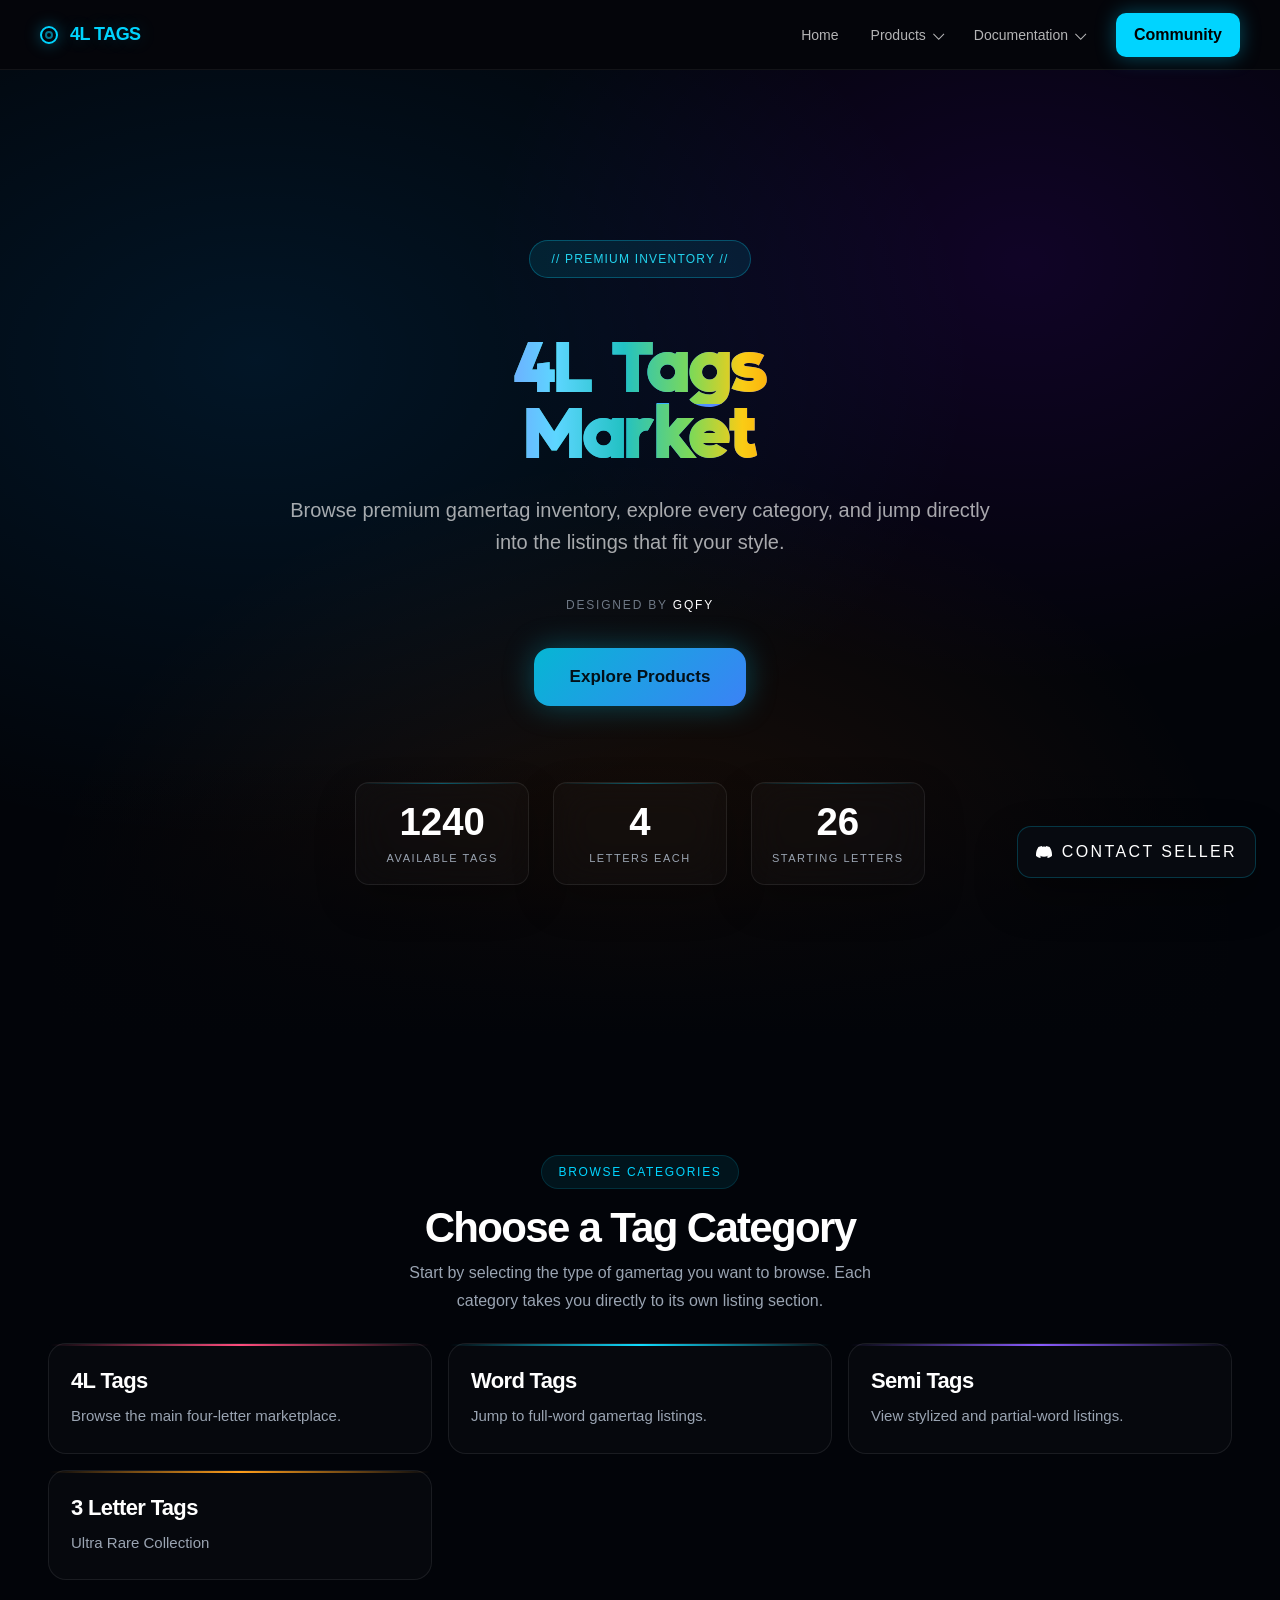
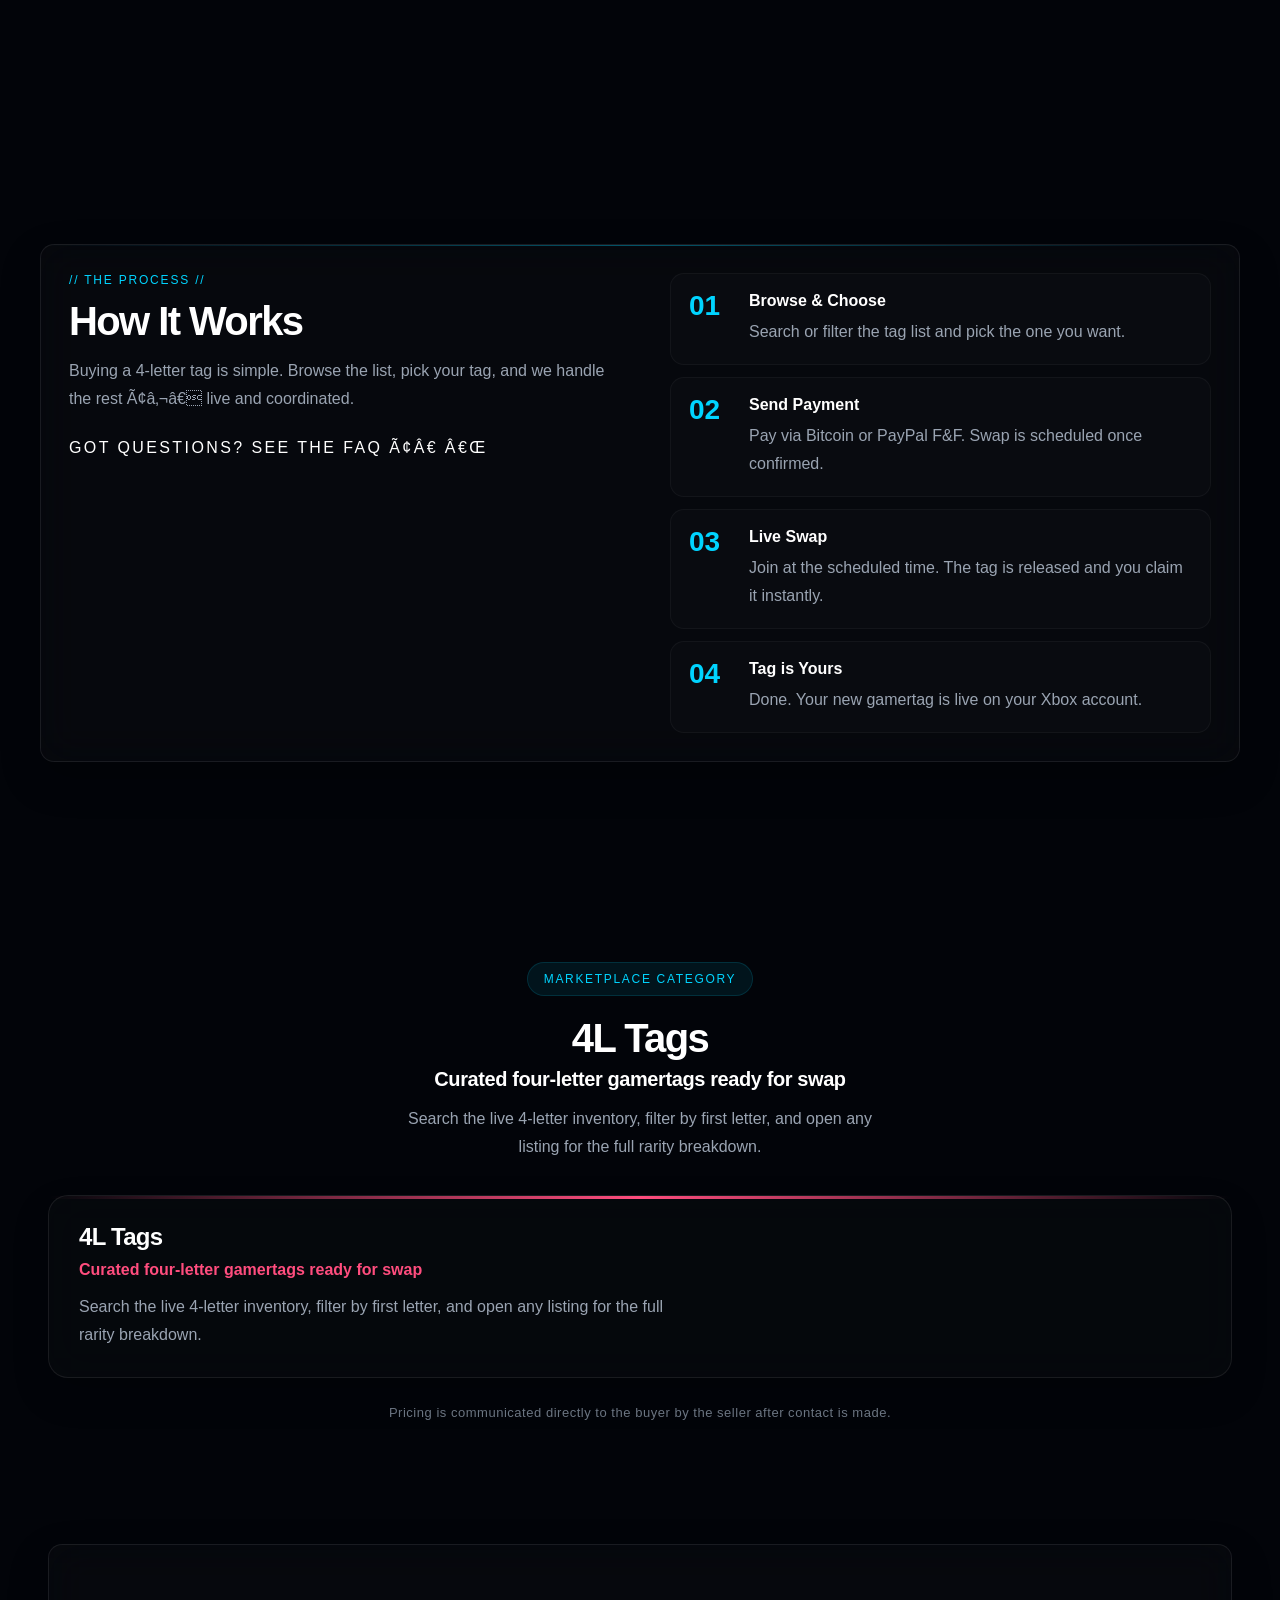
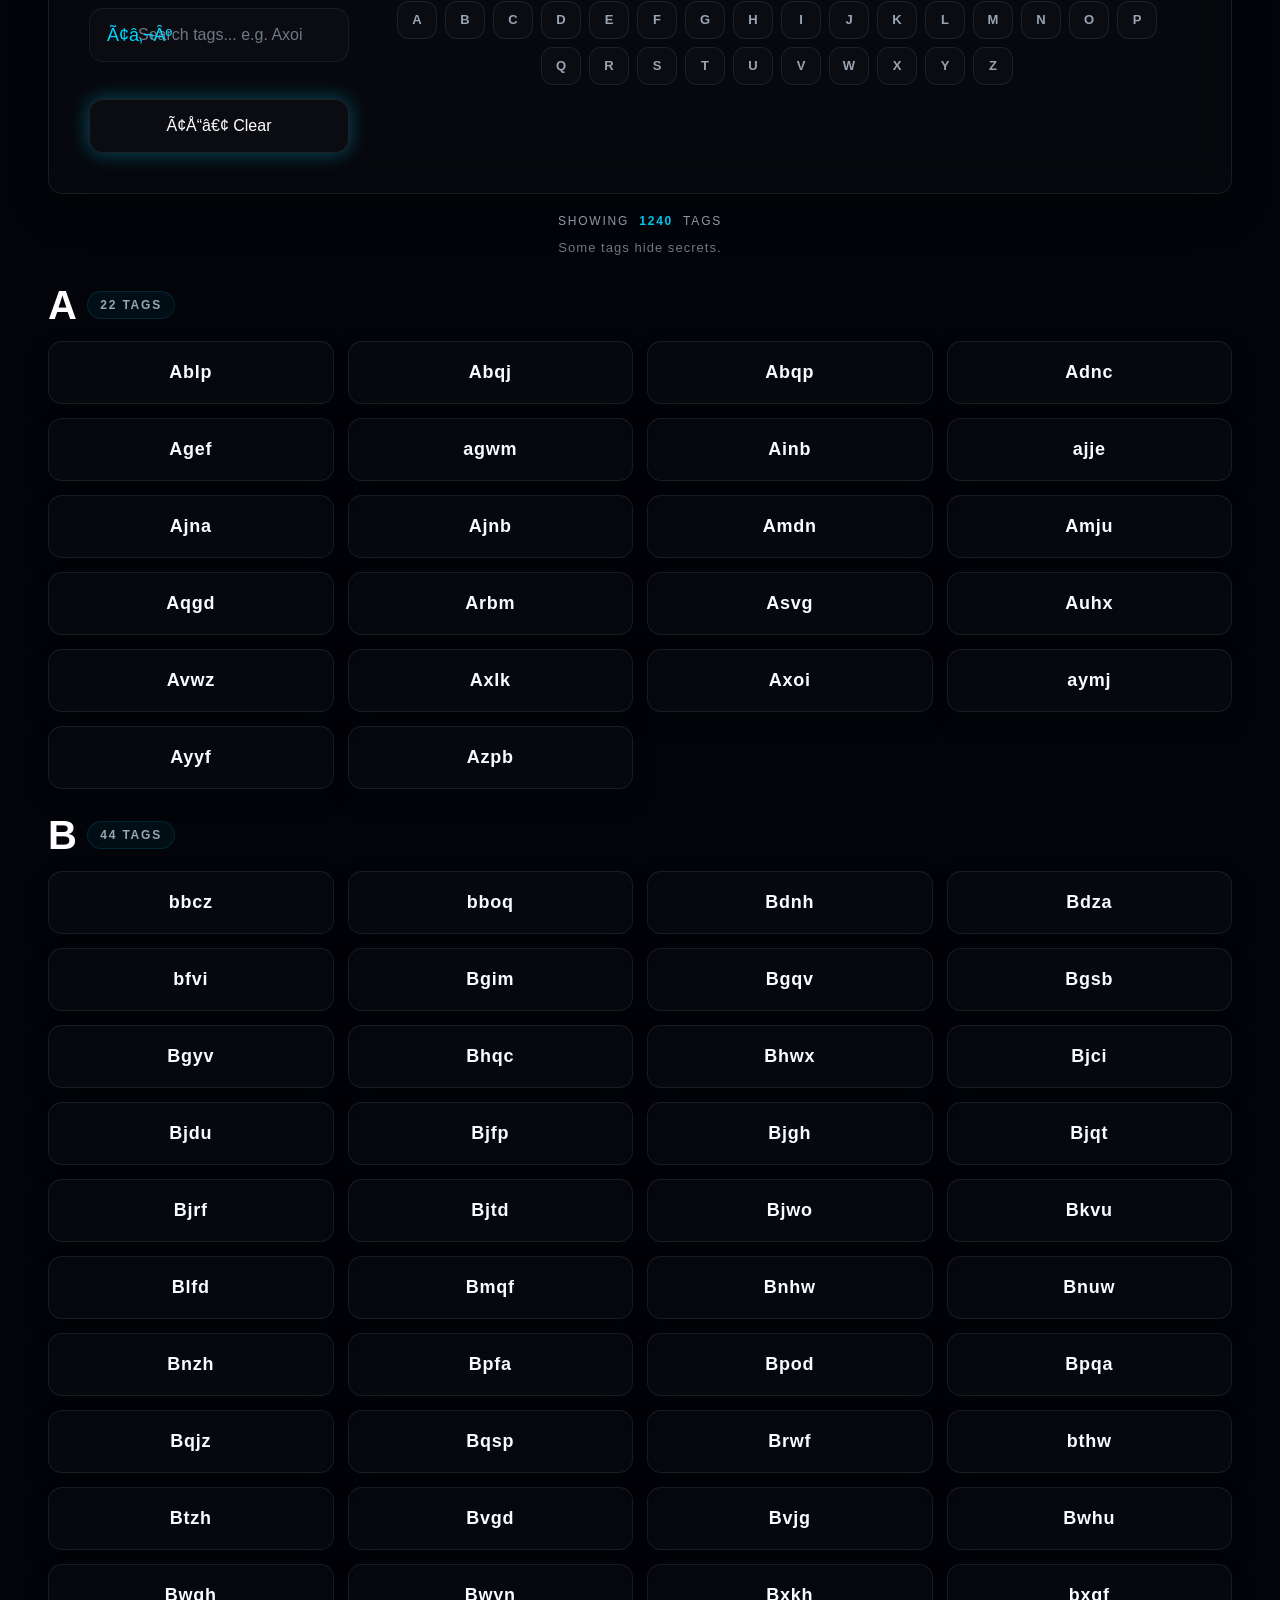
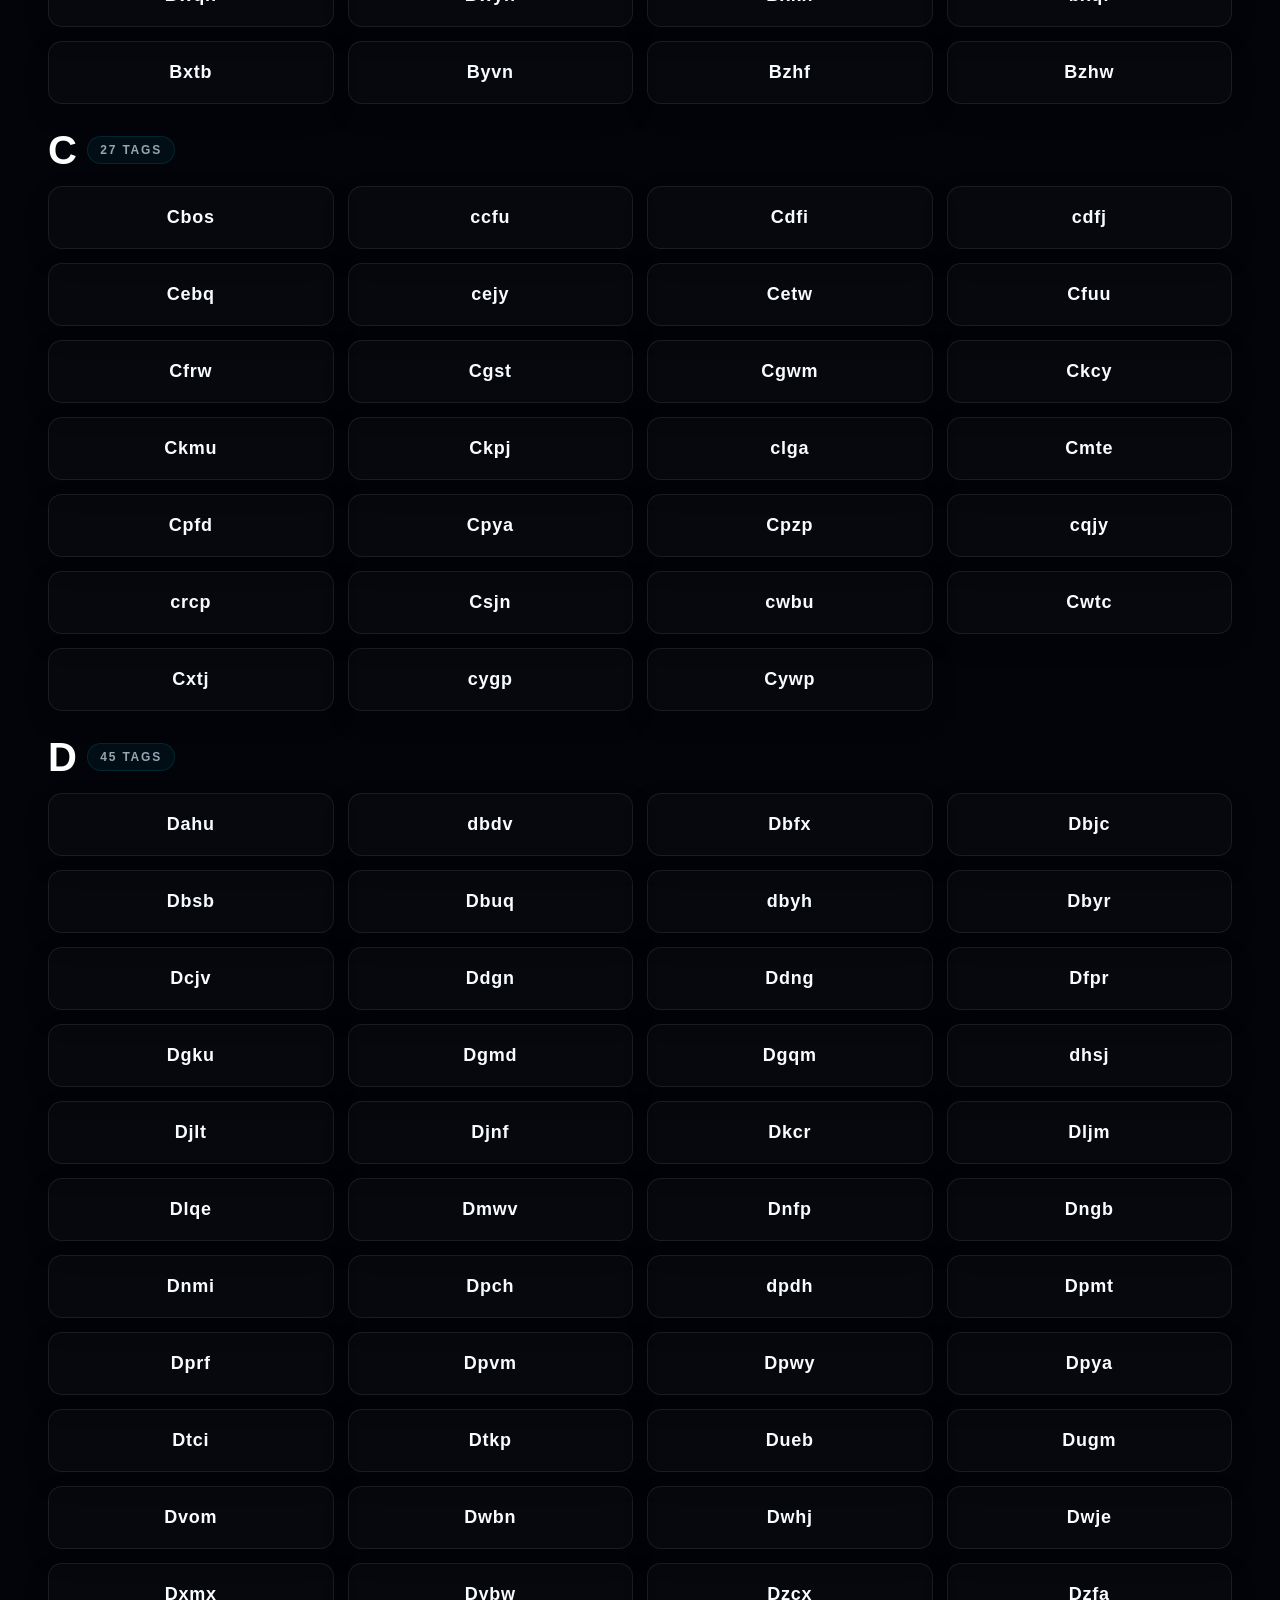
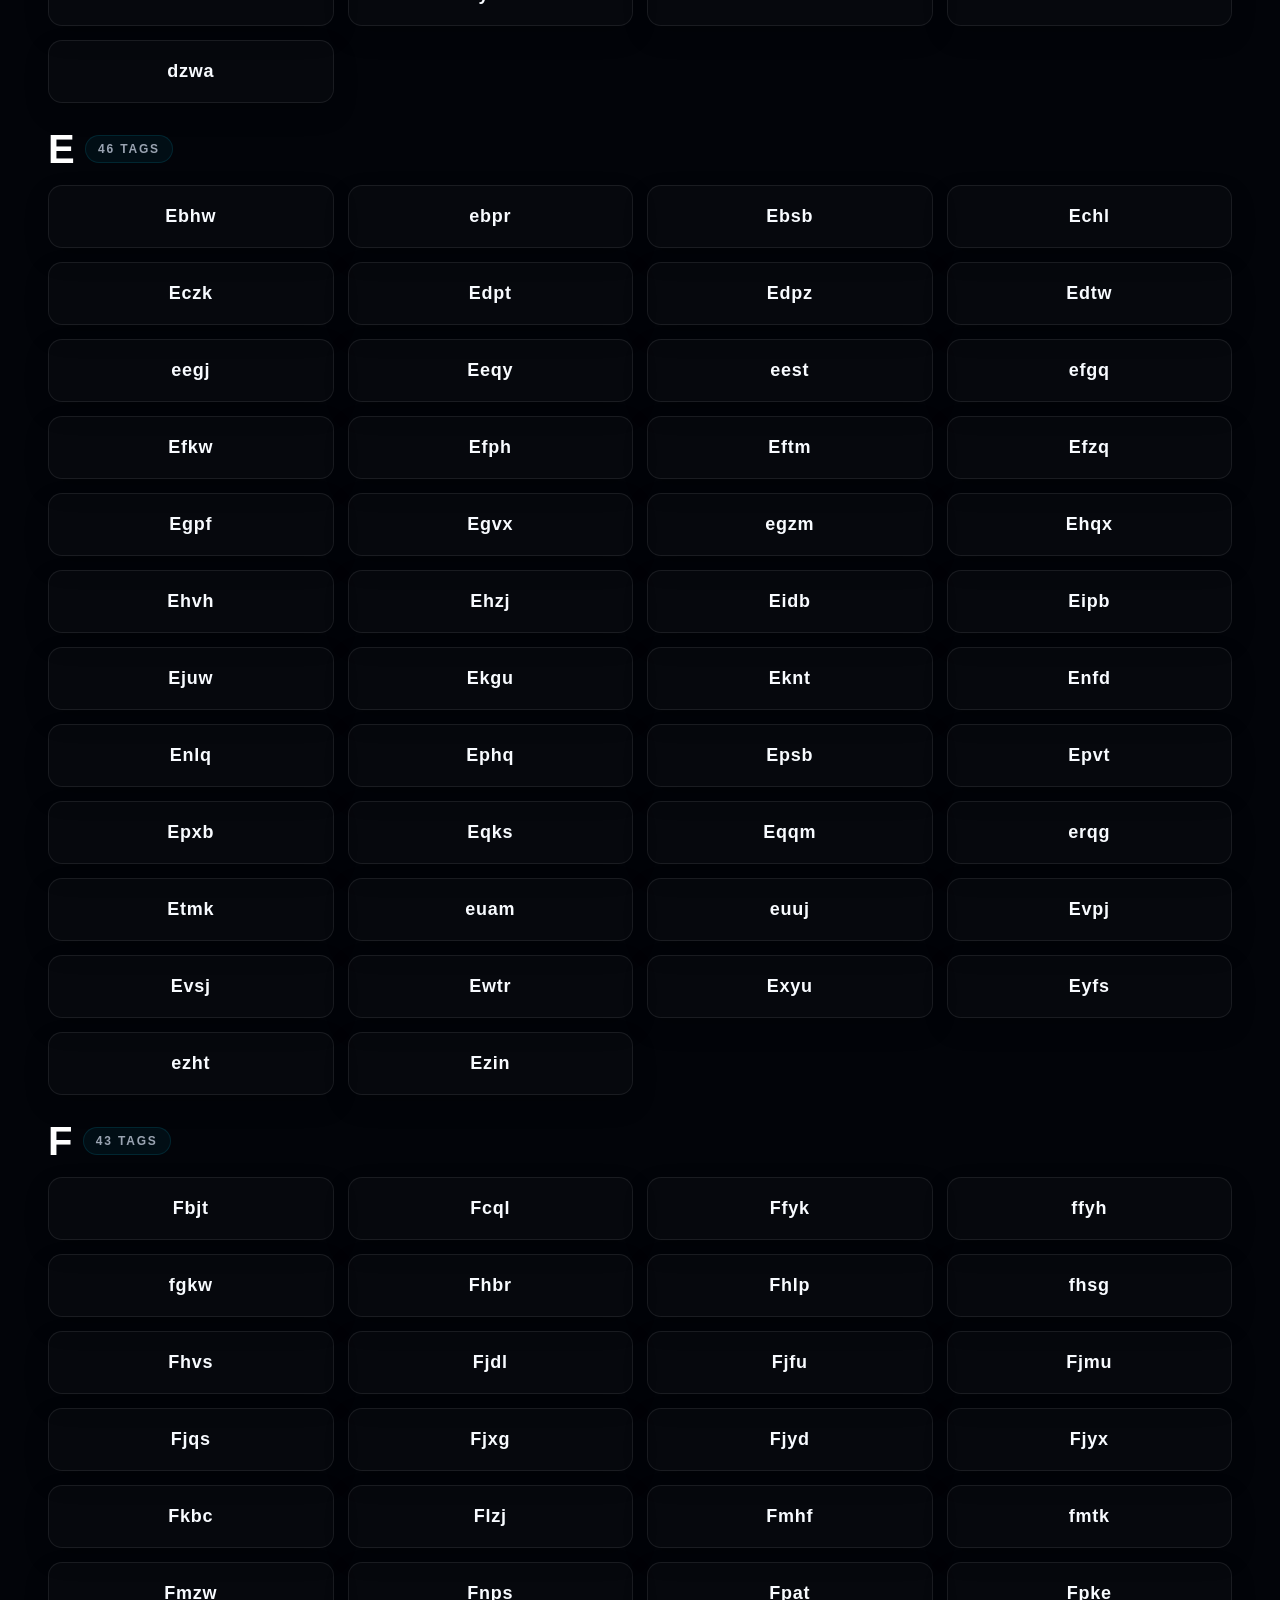
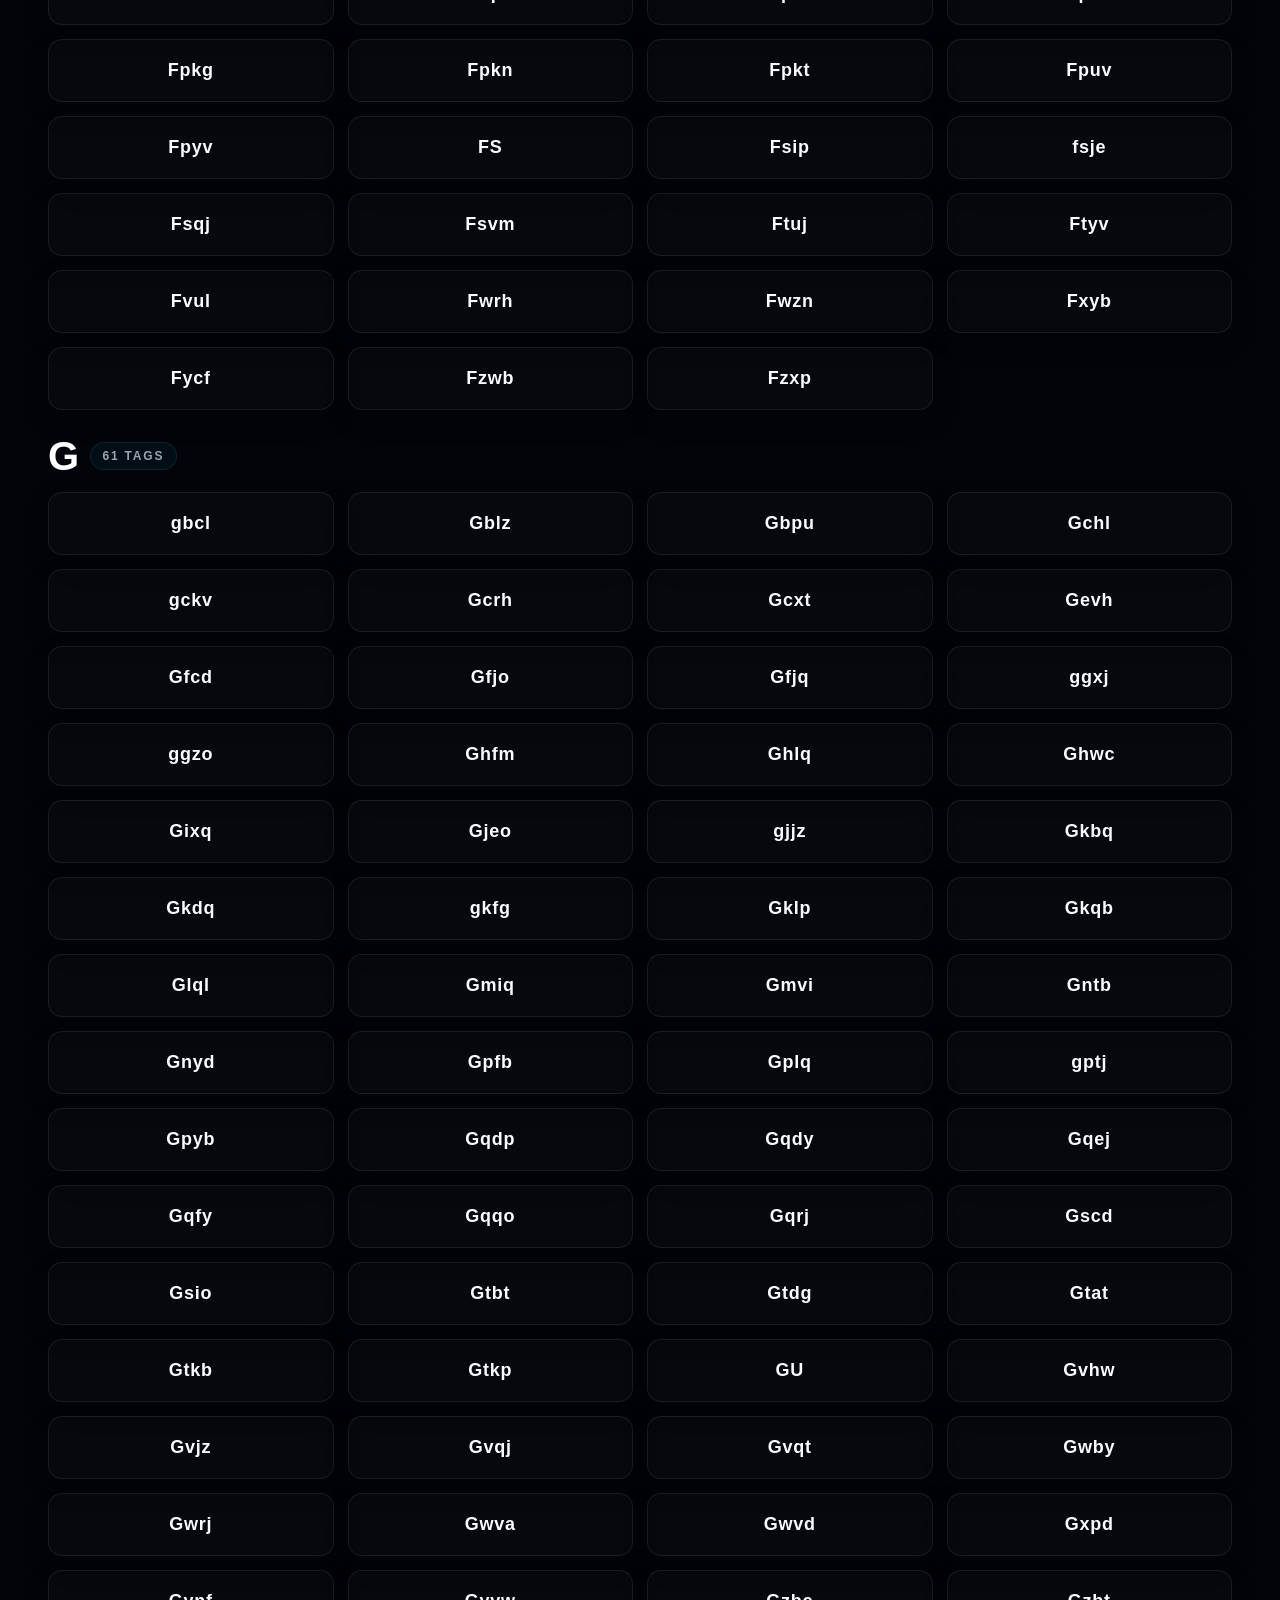
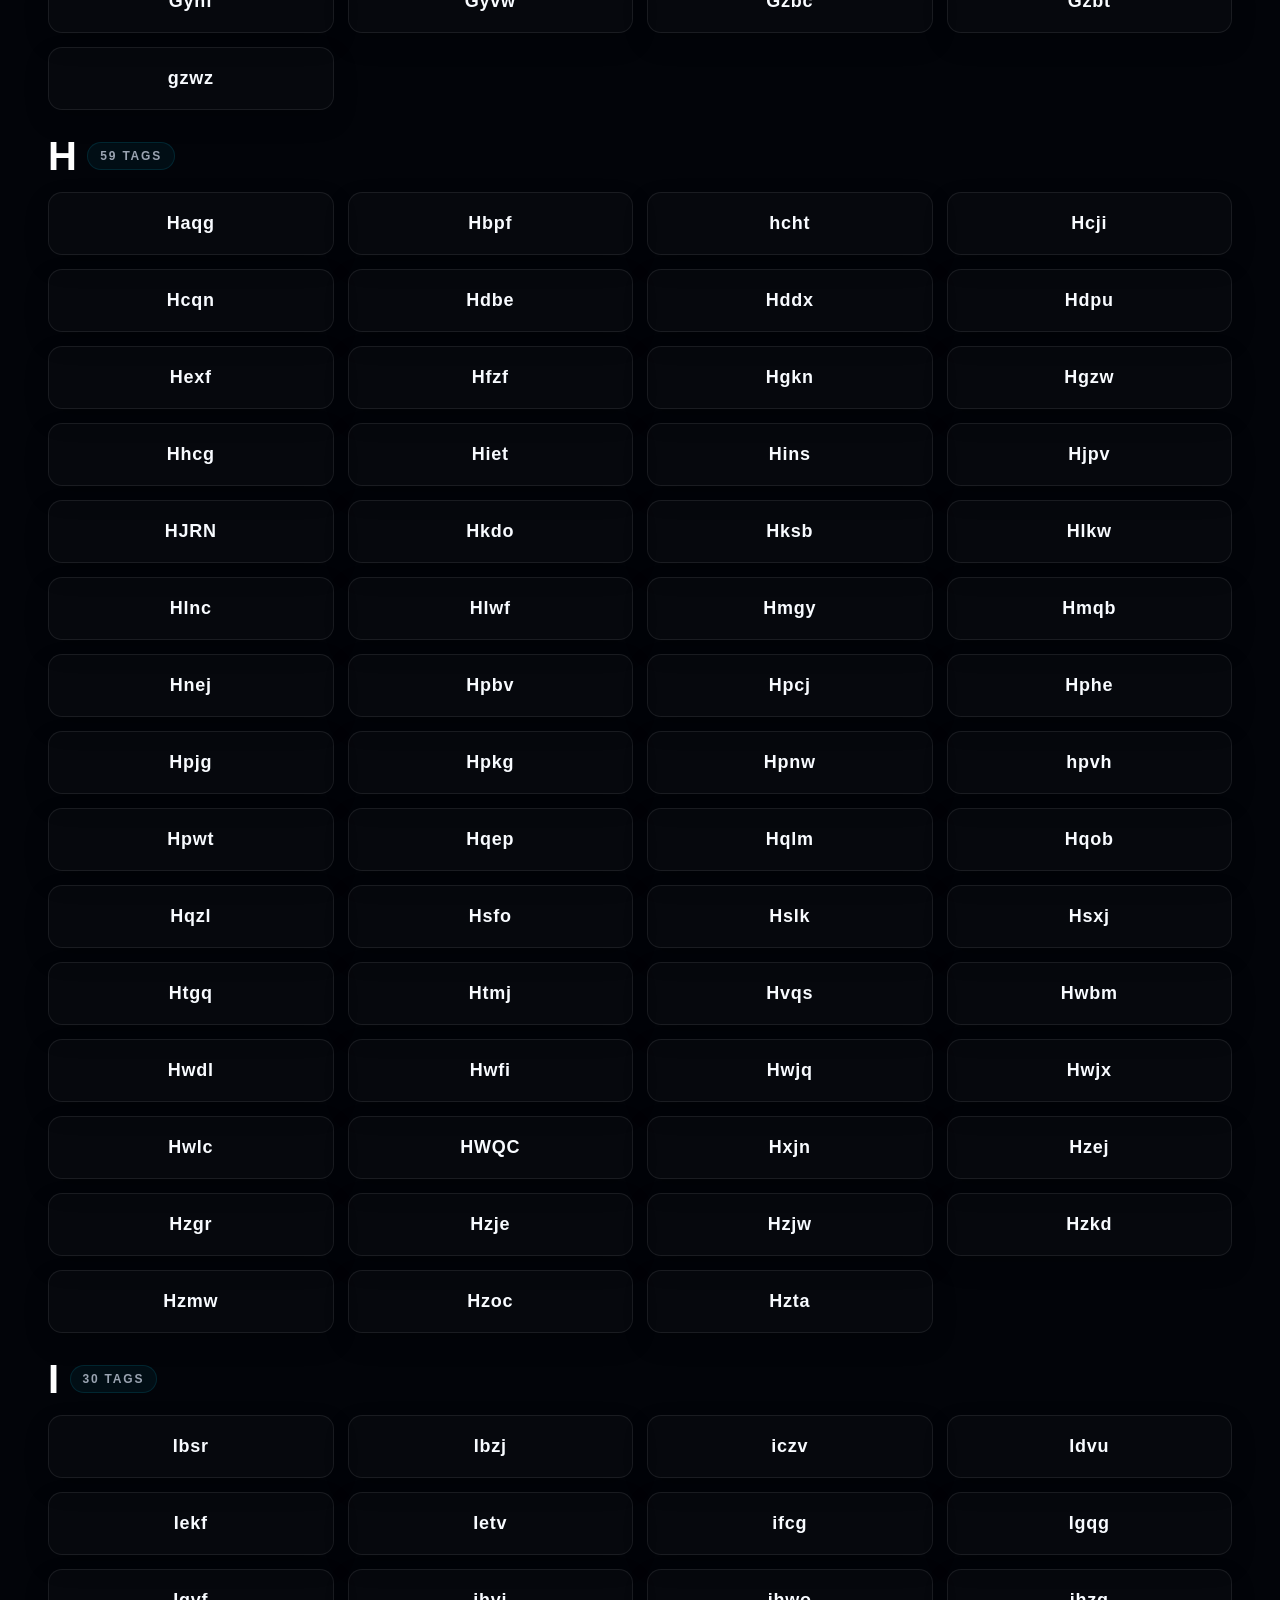
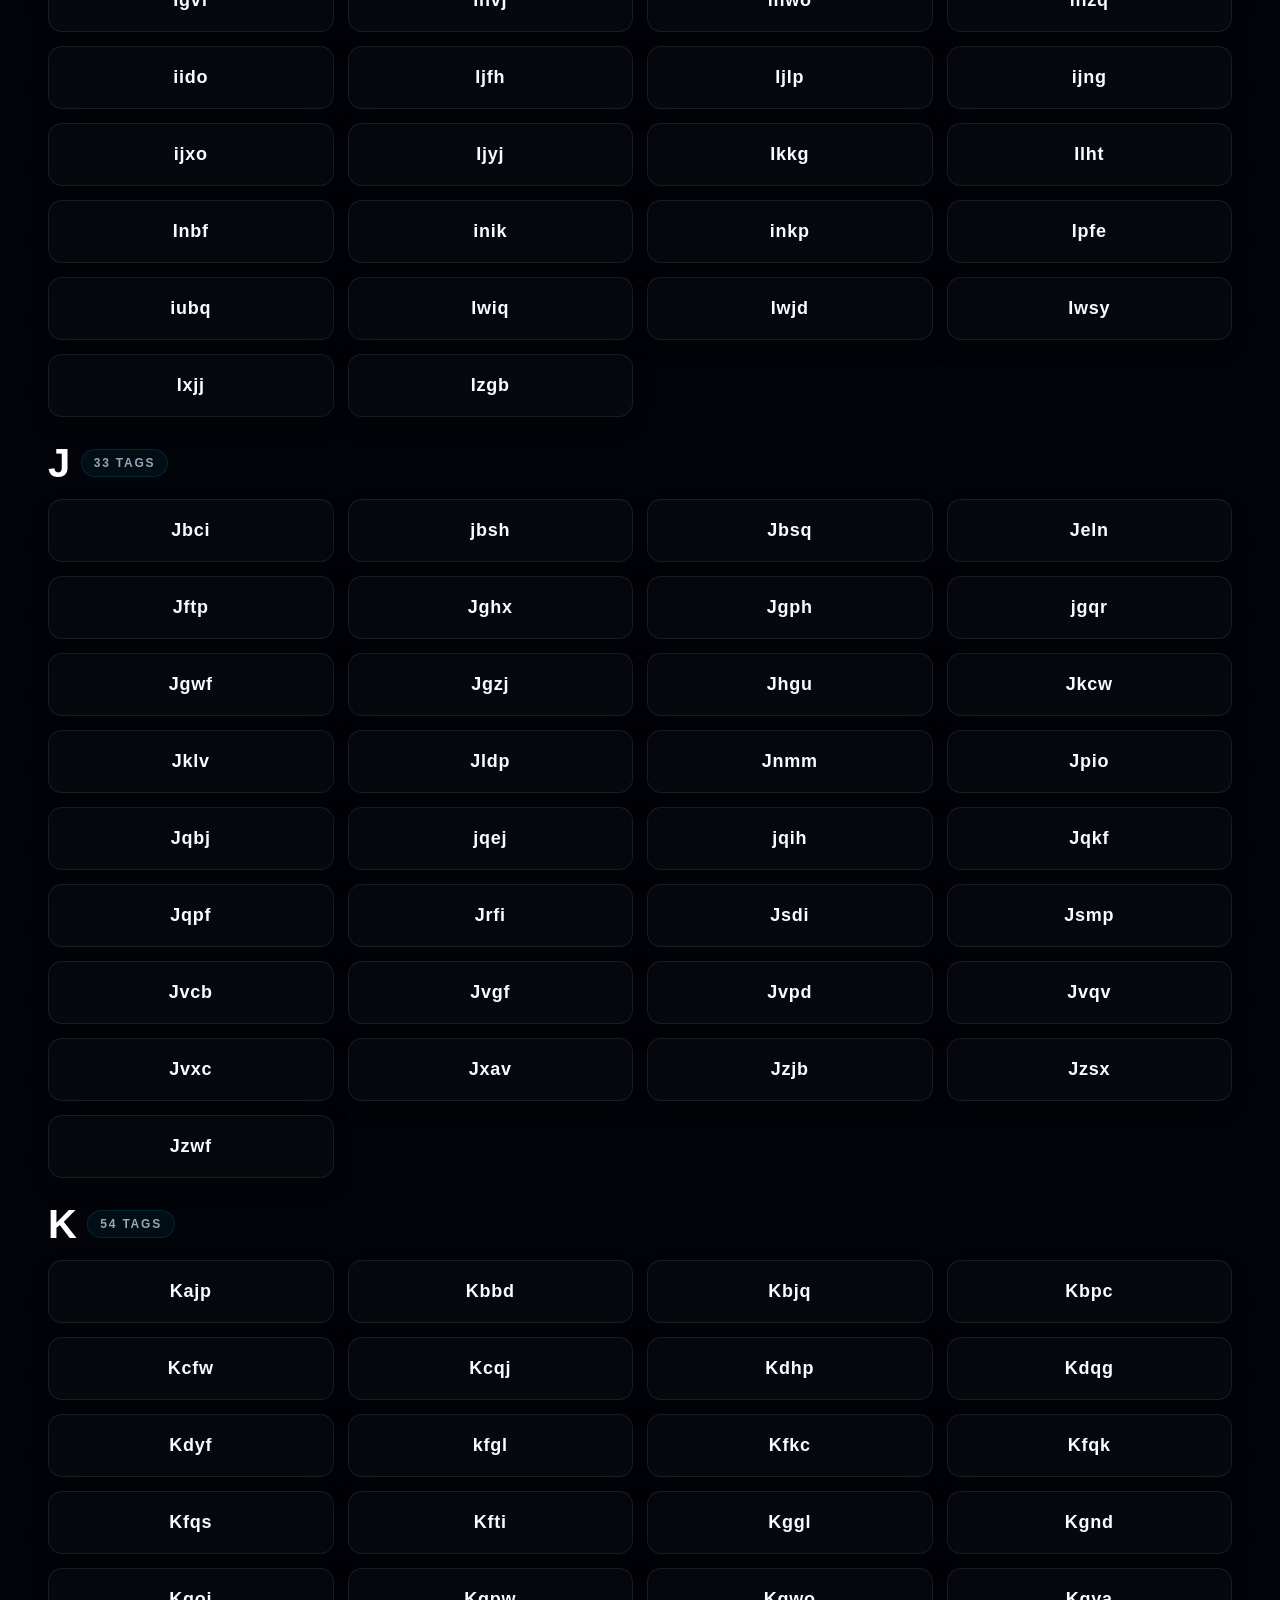
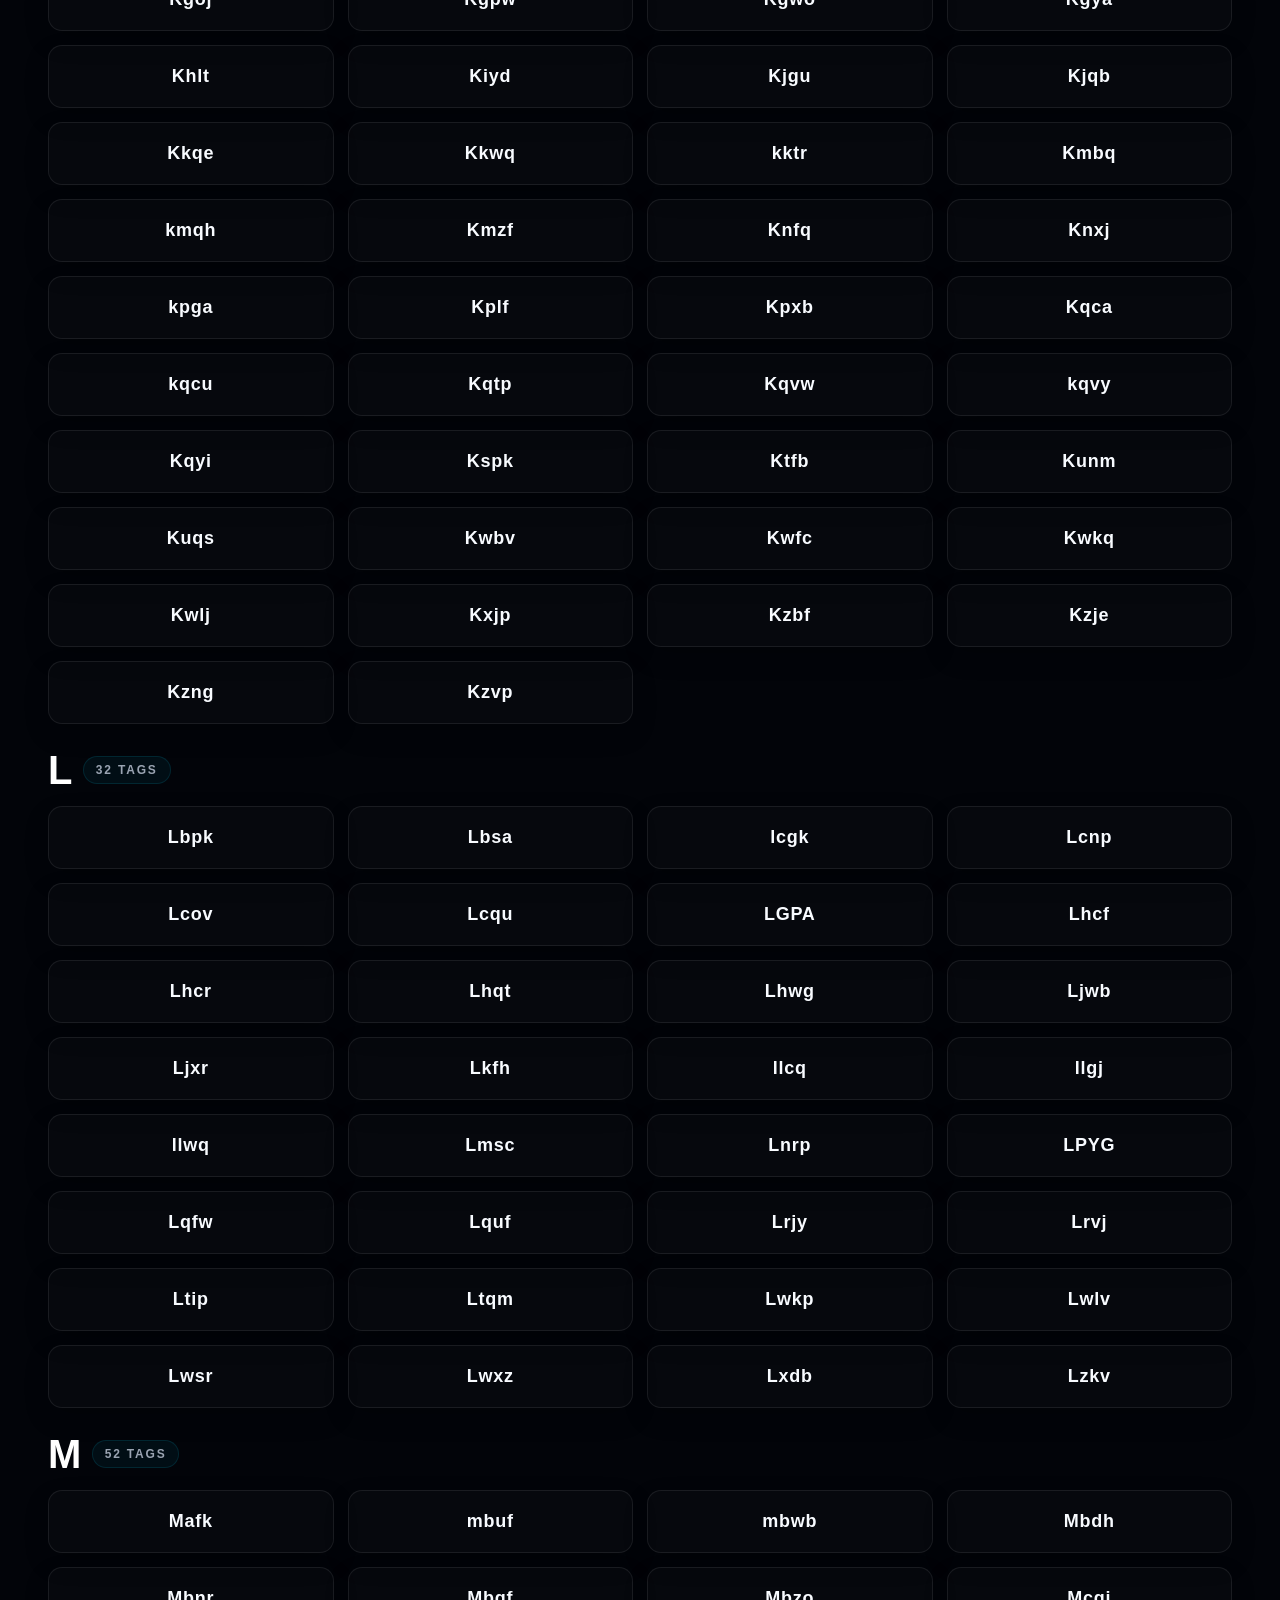
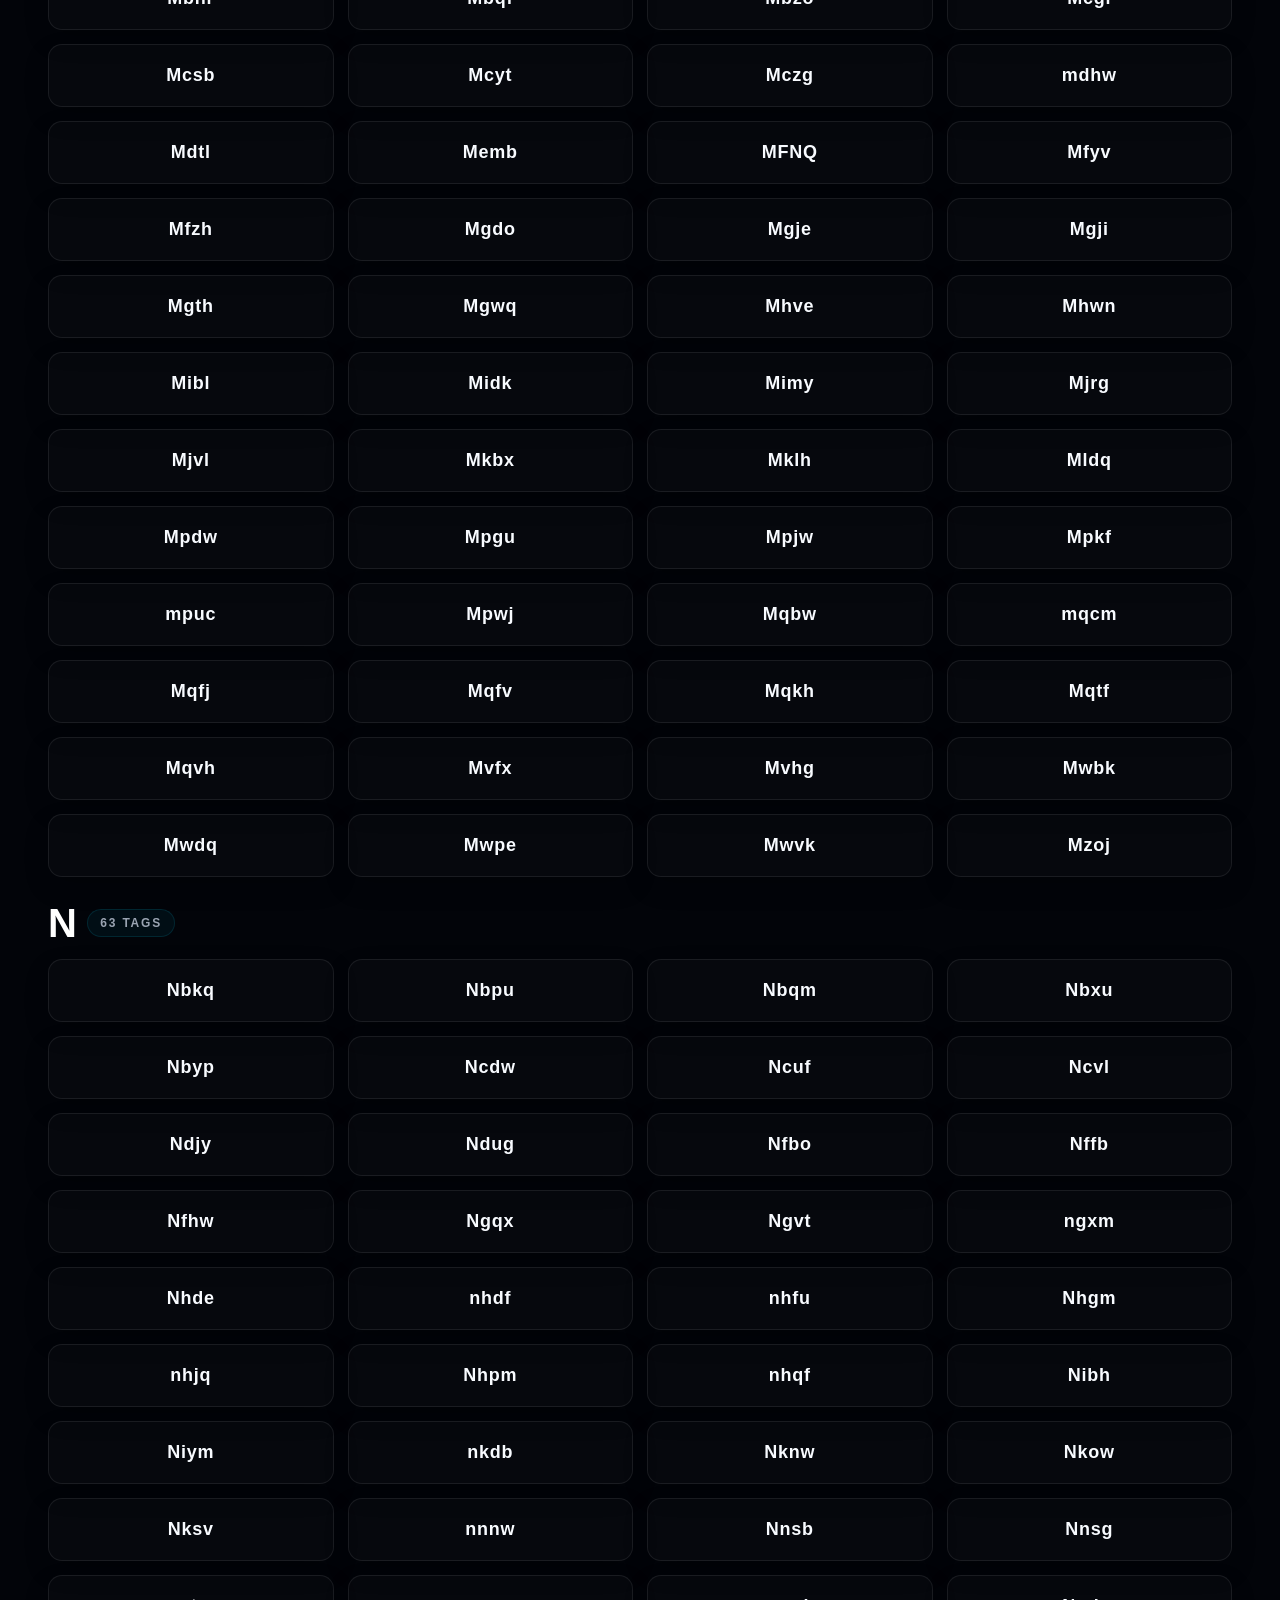
==== index.html @ eb36ab1d "Add files via upload" ====
<!DOCTYPE html>
<html lang="en">
<head>
<meta charset="UTF-8">
<meta name="viewport" content="width=device-width, initial-scale=1.0">
<meta name="description" content="Marketplace for rare 4-letter Xbox gamertags. Secure swaps and curated inventory.">
<meta property="og:title" content="4L Tags Ã¢â‚¬â€œ OG Gamertag Marketplace" />
<meta property="og:description" content="Browse and purchase rare 4-letter Xbox gamertags. Secure swaps, curated inventory, and premium tags." />
<meta property="og:url" content="https://ogtagsmarket.netlify.app/" />
<meta property="og:type" content="website" />
<meta property="og:image" content="https://ogtagsmarket.netlify.app/assets/images/preview.png" />
<meta name="twitter:card" content="summary_large_image">
<meta name="twitter:title" content="4L Tags Ã¢â‚¬â€œ OG Gamertag Marketplace">
<meta name="twitter:description" content="Rare OG 4-letter Xbox gamertags available. Browse the marketplace and secure your tag.">
<meta name="twitter:image" content="https://ogtagsmarket.netlify.app/assets/images/preview.png">
<title>4L TAGS Ã¢â‚¬â€ Gamertag Marketplace</title>
<link rel="icon" type="image/png" href="assets/images/favicon.png">
<link rel="icon" type="image/png" href="assets/images/favicon.png">
<link rel="stylesheet" href="assets/css/style.css">
</head>
<body class="market-page">

<nav class="site-nav" aria-label="Primary">
  <div class="nav-inner">
    <a class="nav-brand" href="index.html" aria-label="4L Tags Home">
      <span class="nav-brand-mark"></span>
      <span class="nav-brand-text">4L TAGS</span>
    </a>
    <button class="nav-toggle" type="button" aria-expanded="false" aria-controls="nav-menu" aria-label="Toggle navigation">
      <span></span>
      <span></span>
      <span></span>
    </button>
    <div class="nav-menu" id="nav-menu">
      <a class="nav-link" href="index.html">Home</a>
      <div class="nav-item">
        <button class="nav-link nav-link-button" type="button" aria-expanded="false">
          Products
          <span class="nav-caret"></span>
        </button>
        <div class="nav-dropdown">
          <a href="#gridContainer">Marketplace</a>
          <a href="#how-it-works">How It Works</a>
        </div>
      </div>
      <div class="nav-item">
        <button class="nav-link nav-link-button" type="button" aria-expanded="false">
          Documentation
          <span class="nav-caret"></span>
        </button>
        <div class="nav-dropdown">
          <a href="#faq-anchor">FAQ</a>
          <a href="#how-it-works">Swap Process</a>
        </div>
      </div>
      <a class="nav-cta" href="https://discord.com/users/820729520754524161" target="_blank" rel="noopener noreferrer">Community</a>
    </div>
  </div>
</nav>

<div id="cursor-light" aria-hidden="true"></div>

<!-- Loader -->
<div id="loader">
  <div class="loader-title">4L TAGS</div>
  <div class="loader-bar-wrap"><div class="loader-bar"></div></div>
  <div class="loader-label">Loading inventory...</div>
</div>

  <div class="wrapper">
    <header class="hero">
    <div class="hero-content">
      <div class="logo-tag hero-badge">// Premium Inventory //</div>
      <h1 class="hero-title">
        <span class="hero-gradient">4L Tags</span>
        <span class="hero-gradient">Market</span>
      </h1>
      <div class="subtitle hero-description">Browse premium gamertag inventory, explore every category, and jump directly into the listings that fit your style.</div>
      <div class="designer-tag">Designed by <span>GQFY</span></div>
      <div class="hero-actions">
        <a class="hero-cta hero-cta-primary primary-btn" href="#market-categories">Explore Products</a>
      </div>
    </div>
    <div class="stats-bar">
      <div class="stat">
        <span class="stat-num" id="totalCount">1245</span>
        <span class="stat-label">Available Tags</span>
      </div>
      <div class="stat">
        <span class="stat-num">4</span>
        <span class="stat-label">Letters Each</span>
      </div>
      <div class="stat">
        <span class="stat-num">26</span>
        <span class="stat-label">Starting Letters</span>
      </div>
    </div>
  </header>

  <section class="market-switcher-section" id="market-categories" aria-label="Marketplace categories">
    <div class="market-switcher-intro">
      <div class="market-switcher-kicker">Browse Categories</div>
      <h2 class="market-switcher-title">Choose a Tag Category</h2>
      <p class="market-switcher-desc">Start by selecting the type of gamertag you want to browse. Each category takes you directly to its own listing section.</p>
    </div>
    <div class="market-category-grid">
      <a class="market-category-card accent-pink" href="#fourl-tags">
        <span class="market-category-name">4L Tags</span>
        <span class="market-category-copy">Browse the main four-letter marketplace.</span>
      </a>
      <a class="market-category-card accent-cyan" href="#word-tags">
        <span class="market-category-name">Word Tags</span>
        <span class="market-category-copy">Jump to full-word gamertag listings.</span>
      </a>
      <a class="market-category-card accent-purple" href="#semi-tags">
        <span class="market-category-name">Semi Tags</span>
        <span class="market-category-copy">View stylized and partial-word listings.</span>
      </a>
      <a class="market-category-card accent-amber" href="3l-tags.html">
        <span class="market-category-name">3 Letter Tags</span>
        <span class="market-category-copy">Ultra Rare Collection</span>
      </a>
    </div>
  </section>

  <!-- How It Works Banner -->
  <section class="how-it-works" id="how-it-works">
    <div class="hiw-inner">
      <div class="hiw-intro">
        <div class="hiw-label">// The Process //</div>
        <h2 class="hiw-title">How It Works</h2>
        <p class="hiw-desc">Buying a 4-letter tag is simple. Browse the list, pick your tag, and we handle the rest Ã¢â‚¬â€ live and coordinated.</p>
        <a href="#faq-anchor" class="hiw-faq-link">Got questions? See the FAQ Ã¢â€ â€œ</a>
      </div>
      <div class="hiw-steps">
        <div class="hiw-step">
          <div class="hiw-step-num">01</div>
          <div class="hiw-step-body">
            <div class="hiw-step-title">Browse & Choose</div>
            <div class="hiw-step-text">Search or filter the tag list and pick the one you want.</div>
          </div>
        </div>
        <div class="hiw-connector"></div>
        <div class="hiw-step">
          <div class="hiw-step-num">02</div>
          <div class="hiw-step-body">
            <div class="hiw-step-title">Send Payment</div>
            <div class="hiw-step-text">Pay via Bitcoin or PayPal F&amp;F. Swap is scheduled once confirmed.</div>
          </div>
        </div>
        <div class="hiw-connector"></div>
        <div class="hiw-step">
          <div class="hiw-step-num">03</div>
          <div class="hiw-step-body">
            <div class="hiw-step-title">Live Swap</div>
            <div class="hiw-step-text">Join at the scheduled time. The tag is released and you claim it instantly.</div>
          </div>
        </div>
        <div class="hiw-connector"></div>
        <div class="hiw-step">
          <div class="hiw-step-num">04</div>
          <div class="hiw-step-body">
            <div class="hiw-step-title">Tag is Yours</div>
            <div class="hiw-step-text">Done. Your new gamertag is live on your Xbox account.</div>
          </div>
        </div>
      </div>
    </div>
  </section>

  <section class="tag-category tag-category-primary" id="fourl-tags">
    <div class="tag-category-head">
      <div class="tag-category-kicker">Marketplace Category</div>
      <h2 class="tag-category-title">4L Tags</h2>
      <div class="tag-category-subtitle">Curated four-letter gamertags ready for swap</div>
      <p class="tag-category-desc">Search the live 4-letter inventory, filter by first letter, and open any listing for the full rarity breakdown.</p>
    </div>
    <div class="category-feature accent-pink" id="listing-start">
      <div class="category-feature-title">4L Tags</div>
      <div class="category-feature-subtitle">Curated four-letter gamertags ready for swap</div>
      <p class="category-feature-text">Search the live 4-letter inventory, filter by first letter, and open any listing for the full rarity breakdown.</p>
    </div>
    <div class="price-note">Pricing is communicated directly to the buyer by the seller after contact is made.</div>

  <div class="controls">
    <div class="search-wrap">
      <span class="search-icon">Ã¢â‚¬Âº</span>
      <input type="text" id="searchInput" placeholder="Search tags... e.g. Axoi" autocomplete="off" spellcheck="false">
    </div>
    <span class="filter-label">Filter:</span>
    <div class="letter-filters" id="letterFilters"></div>
    <button class="clear-btn" id="clearBtn">Ã¢Å“â€¢ Clear</button>
  </div>

  <div class="result-info">
    <span>Showing</span>
    <span class="result-count" id="visibleCount">1245</span>
    <span>tags</span>
  </div>

  <div class="secret-hint">Some tags hide secrets.</div>

  <div class="grid-container" id="gridContainer"></div>
  </section>

  <section class="tag-category" id="word-tags">
    <div class="tag-category-head">
      <div class="tag-category-kicker">Marketplace Category</div>
      <h2 class="tag-category-title">Word Tags</h2>
      <div class="tag-category-subtitle">Full word gamertags available for purchase</div>
      <p class="tag-category-desc">Browse premium dictionary-based gamertags available for direct purchase.</p>
    </div>
    <div class="category-feature accent-cyan">
      <div class="category-feature-title">Word Tags</div>
      <div class="category-feature-subtitle">Full word gamertags available for purchase</div>
      <p class="category-feature-text">Browse premium dictionary-based gamertags available for direct purchase.</p>
    </div>
    <div class="price-note">Pricing is communicated directly to the buyer by the seller after contact is made.</div>
    <div class="inventory-grid" id="wordTagsGrid"></div>
  </section>

  <section class="tag-category" id="semi-tags">
    <div class="tag-category-head">
      <div class="tag-category-kicker">Marketplace Category</div>
      <h2 class="tag-category-title">Semi Tags</h2>
      <div class="tag-category-subtitle">Partial word and stylized gamertags</div>
      <p class="tag-category-desc">Unique semi-word gamertags combining structure and readability.</p>
    </div>
    <div class="category-feature accent-purple">
      <div class="category-feature-title">Semi Tags</div>
      <div class="category-feature-subtitle">Partial word and stylized gamertags</div>
      <p class="category-feature-text">Unique semi-word gamertags combining structure and readability.</p>
    </div>
    <div class="price-note">Pricing is communicated directly to the buyer by the seller after contact is made.</div>
    <div class="inventory-grid" id="semiTagsGrid"></div>
  </section>

  <!-- FAQ Section -->
  <section class="faq-section" id="faq-anchor">
    <div class="faq-heading">
      <div class="logo-tag">// Need to know //</div>
      <h2>FAQ</h2>
    </div>
    <div class="faq-grid" id="faqGrid"></div>
  </section>

  <!-- Trust Block -->
  <div class="trust-block">
    <div class="trust-inner">
      <div class="trust-item">
        <div class="trust-icon">Ã°Å¸â€ºÂ¡Ã¯Â¸Â</div>
        <div class="trust-text">
          <span class="trust-value">TRUSTED SELLER</span>
          <span class="trust-label">Verified & Reputable</span>
        </div>
      </div>
      <div class="trust-item">
        <div class="trust-icon">Ã¢Å“â€¦</div>
        <div class="trust-text">
          <span class="trust-value">200+ SWAPS</span>
          <span class="trust-label">Successful Transfers</span>
        </div>
      </div>
      <div class="trust-item">
        <div class="trust-icon">Ã°Å¸â€™Â¬</div>
        <div class="trust-text">
          <span class="trust-value">DISCORD 2018</span>
          <span class="trust-label">Active Since 2018</span>
        </div>
      </div>
    </div>
  </div>

  <footer>
    <span>Disclaimer</span> Ã¢â‚¬â€ Once you have bought the account it is now your responsibility. Refunds are not possible once the account has left my hands.
  </footer>
</div>

<!-- Scroll To Top -->
<button id="scroll-top" aria-label="Scroll to top">Ã¢â€ â€˜</button>

<script>
const nav = document.querySelector('.site-nav');
const navToggle = document.querySelector('.nav-toggle');
const navMenu = document.querySelector('.nav-menu');
const navItems = document.querySelectorAll('.nav-item');
const cursorLight = document.getElementById('cursor-light');

if (navToggle && navMenu) {
  navToggle.addEventListener('click', () => {
    const isOpen = navMenu.classList.toggle('open');
    navToggle.setAttribute('aria-expanded', String(isOpen));
  });
}

navItems.forEach(item => {
  const trigger = item.querySelector('.nav-link-button');
  if (!trigger) return;

  trigger.addEventListener('click', () => {
    if (window.innerWidth > 900) return;
    const isOpen = item.classList.toggle('open');
    trigger.setAttribute('aria-expanded', String(isOpen));
  });
});

document.addEventListener('click', event => {
  if (!nav || nav.contains(event.target)) return;
  navMenu?.classList.remove('open');
  navToggle?.setAttribute('aria-expanded', 'false');
  navItems.forEach(item => {
    item.classList.remove('open');
    item.querySelector('.nav-link-button')?.setAttribute('aria-expanded', 'false');
  });
});

document.addEventListener('mousemove', event => {
  if (!cursorLight) return;
  cursorLight.style.left = event.clientX + 'px';
  cursorLight.style.top = event.clientY + 'px';
});

const scrollTopBtn = document.getElementById('scroll-top');
window.addEventListener('scroll', () => {
  scrollTopBtn.classList.toggle('visible', window.scrollY > 400);
}, { passive: true });
scrollTopBtn.addEventListener('click', () => {
  window.scrollTo({ top: 0, behavior: 'smooth' });
});
</script>

<div id="copy-toast">Ã¢Å“â€œ COPIED</div>

<!-- Floating Contact Button -->
<a id="contact-fab" href="https://discord.com/users/820729520754524161" target="_blank">
  <svg viewBox="0 0 24 24" xmlns="http://www.w3.org/2000/svg"><path d="M20.317 4.37a19.791 19.791 0 0 0-4.885-1.515.074.074 0 0 0-.079.037c-.21.375-.444.864-.608 1.25a18.27 18.27 0 0 0-5.487 0 12.64 12.64 0 0 0-.617-1.25.077.077 0 0 0-.079-.037A19.736 19.736 0 0 0 3.677 4.37a.07.07 0 0 0-.032.027C.533 9.046-.32 13.58.099 18.057a.082.082 0 0 0 .031.057 19.9 19.9 0 0 0 5.993 3.03.078.078 0 0 0 .084-.028 14.09 14.09 0 0 0 1.226-1.994.076.076 0 0 0-.041-.106 13.107 13.107 0 0 1-1.872-.892.077.077 0 0 1-.008-.128 10.2 10.2 0 0 0 .372-.292.074.074 0 0 1 .077-.01c3.928 1.793 8.18 1.793 12.062 0a.074.074 0 0 1 .078.01c.12.098.246.198.373.292a.077.077 0 0 1-.006.127 12.299 12.299 0 0 1-1.873.892.077.077 0 0 0-.041.107c.36.698.772 1.362 1.225 1.993a.076.076 0 0 0 .084.028 19.839 19.839 0 0 0 6.002-3.03.077.077 0 0 0 .032-.054c.5-5.177-.838-9.674-3.549-13.66a.061.061 0 0 0-.031-.03z"/></svg>
  CONTACT SELLER
</a>

<!-- Mobile Alphabet Slider -->
<div id="alpha-slider"></div>

<script>
const TAGS = ["Ablp","Abqj","Abqp","Adnc","Agef","agwm","Ainb","ajje","Ajna","Ajnb","Amdn","Amju","Aqgd","Arbm","Asvg","Auhx","Avwz","Axlk","Axoi","aymj","Ayyf","Azpb","bbcz","bboq","Bdnh","Bdza","bfvi","Bgim","Bgqv","Bgsb","Bgyv","Bhqc","Bhwx","Bjci","Bjdu","Bjfp","Bjgh","Bjqt","Bjrf","Bjtd","Bjwo","Bkvu","Blfd","Bmqf","Bnhw","Bnuw","Bnzh","Bpfa","Bpod","Bpqa","Bqjz","Bqsp","Brwf","bthw","Btzh","Bvgd","Bvjg","Bwhu","Bwqh","Bwyn","Bxkh","bxqf","Bxtb","Byvn","Bzhf","Bzhw","Cbos","ccfu","Cdfi","cdfj","Cebq","cejy","Cetw","Cfuu","Cfrw","Cgst","Cgwm","Ckcy","Ckmu","Ckpj","clga","Cmte","Cpfd","Cpya","Cpzp","cqjy","crcp","Csjn","cwbu","Cwtc","Cxtj","cygp","Cywp","Dahu","dbdv","Dbfx","Dbjc","Dbsb","Dbuq","dbyh","Dbyr","Dcjv","Ddgn","Ddng","Dfpr","Dgku","Dgmd","Dgqm","dhsj","Djlt","Djnf","Dkcr","Dljm","Dlqe","Dmwv","Dnfp","Dngb","Dnmi","Dpch","dpdh","Dpmt","Dprf","Dpvm","Dpwy","Dpya","Dtci","Dtkp","Dueb","Dugm","Dvom","Dwbn","Dwhj","Dwje","Dxmx","Dybw","Dzcx","Dzfa","dzwa","Ebhw","ebpr","Ebsb","Echl","Eczk","Edpt","Edpz","Edtw","eegj","Eeqy","eest","efgq","Efkw","Efph","Eftm","Efzq","Egpf","Egvx","egzm","Ehqx","Ehvh","Ehzj","Eidb","Eipb","Ejuw","Ekgu","Eknt","Enfd","Enlq","Ephq","Epsb","Epvt","Epxb","Eqks","Eqqm","erqg","Etmk","euam","euuj","Evpj","Evsj","Ewtr","Exyu","Eyfs","ezht","Ezin","Fbjt","Fcql","Ffyk","ffyh","fgkw","Fhbr","Fhlp","fhsg","Fhvs","Fjdl","Fjfu","Fjmu","Fjqs","Fjxg","Fjyd","Fjyx","Fkbc","Flzj","Fmhf","fmtk","Fmzw","Fnps","Fpat","Fpke","Fpkg","Fpkn","Fpkt","Fpuv","Fpyv","FS","Fsip","fsje","Fsqj","Fsvm","Ftuj","Ftyv","Fvul","Fwrh","Fwzn","Fxyb","Fycf","Fzwb","Fzxp","gbcl","Gblz","Gbpu","Gchl","gckv","Gcrh","Gcxt","Gevh","Gfcd","Gfjo","Gfjq","ggxj","ggzo","Ghfm","Ghlq","Ghwc","Gixq","Gjeo","gjjz","Gkbq","Gkdq","gkfg","Gklp","Gkqb","Glql","Gmiq","Gmvi","Gntb","Gnyd","Gpfb","Gplq","gptj","Gpyb","Gqdp","Gqdy","Gqej","Gqfy","Gqqo","Gqrj","Gscd","Gsio","Gtbt","Gtdg","Gtat","Gtkb","Gtkp","GU","Gvhw","Gvjz","Gvqj","Gvqt","Gwby","Gwrj","Gwva","Gwvd","Gxpd","Gynf","Gyvw","Gzbc","Gzbt","gzwz","Haqg","Hbpf","hcht","Hcji","Hcqn","Hdbe","Hddx","Hdpu","Hexf","Hfzf","Hgkn","Hgzw","Hhcg","Hiet","Hins","Hjpv","HJRN","Hkdo","Hksb","Hlkw","Hlnc","Hlwf","Hmgy","Hmqb","Hnej","Hpbv","Hpcj","Hphe","Hpjg","Hpkg","Hpnw","hpvh","Hpwt","Hqep","Hqlm","Hqob","Hqzl","Hsfo","Hslk","Hsxj","Htgq","Htmj","Hvqs","Hwbm","Hwdl","Hwfi","Hwjq","Hwjx","Hwlc","HWQC","Hxjn","Hzej","Hzgr","Hzje","Hzjw","Hzkd","Hzmw","Hzoc","Hzta","Ibsr","Ibzj","iczv","Idvu","Iekf","Ietv","ifcg","Igqg","Igvf","ihvj","ihwo","ihzq","iido","Ijfh","Ijlp","ijng","ijxo","Ijyj","Ikkg","Ilht","Inbf","inik","inkp","Ipfe","iubq","Iwiq","Iwjd","Iwsy","Ixjj","Izgb","Jbci","jbsh","Jbsq","Jeln","Jftp","Jghx","Jgph","jgqr","Jgwf","Jgzj","Jhgu","Jkcw","Jklv","Jldp","Jnmm","Jpio","Jqbj","jqej","jqih","Jqkf","Jqpf","Jrfi","Jsdi","Jsmp","Jvcb","Jvgf","Jvpd","Jvqv","Jvxc","Jxav","Jzjb","Jzsx","Jzwf","Kajp","Kbbd","Kbjq","Kbpc","Kcfw","Kcqj","Kdhp","Kdqg","Kdyf","kfgl","Kfkc","Kfqk","Kfqs","Kfti","Kggl","Kgnd","Kgoj","Kgpw","Kgwo","Kgya","Khlt","Kiyd","Kjgu","Kjqb","Kkqe","Kkwq","kktr","Kmbq","kmqh","Kmzf","Knfq","Knxj","kpga","Kplf","Kpxb","Kqca","kqcu","Kqtp","Kqvw","kqvy","Kqyi","Kspk","Ktfb","Kunm","Kuqs","Kwbv","Kwfc","Kwkq","Kwlj","Kxjp","Kzbf","Kzje","Kzng","Kzvp","Lbpk","Lbsa","lcgk","Lcnp","Lcov","Lcqu","LGPA","Lhcf","Lhcr","Lhqt","Lhwg","Ljwb","Ljxr","Lkfh","llcq","llgj","llwq","Lmsc","Lnrp","LPYG","Lqfw","Lquf","Lrjy","Lrvj","Ltip","Ltqm","Lwkp","Lwlv","Lwsr","Lwxz","Lxdb","Lzkv","Mafk","mbuf","mbwb","Mbdh","Mbnr","Mbqf","Mbzo","Mcgi","Mcsb","Mcyt","Mczg","mdhw","Mdtl","Memb","MFNQ","Mfyv","Mfzh","Mgdo","Mgje","Mgji","Mgth","Mgwq","Mhve","Mhwn","Mibl","Midk","Mimy","Mjrg","Mjvl","Mkbx","Mklh","Mldq","Mpdw","Mpgu","Mpjw","Mpkf","mpuc","Mpwj","Mqbw","mqcm","Mqfj","Mqfv","Mqkh","Mqtf","Mqvh","Mvfx","Mvhg","Mwbk","Mwdq","Mwpe","Mwvk","Mzoj","Nbkq","Nbpu","Nbqm","Nbxu","Nbyp","Ncdw","Ncuf","Ncvl","Ndjy","Ndug","Nfbo","Nffb","Nfhw","Ngqx","Ngvt","ngxm","Nhde","nhdf","nhfu","Nhgm","nhjq","Nhpm","nhqf","Nibh","Niym","nkdb","Nknw","Nkow","Nksv","nnnw","Nnsb","Nnsg","nntm","nnwa","nnwk","Nodm","Noyj","Npfp","Npqb","Nqgj","nqgn","Nqgt","Nqrg","Nrwg","Nrwt","Ntbf","Ntfa","ntjz","Ntka","Ntpk","Ntwq","Ntye","ntzd","Nvcf","Nvgx","nwnh","nwwp","Nwhc","Nxdm","Nyqm","Nzdc","Nzkz","Nzsb","Obcr","Obmf","Obnz","Obrf","Obwt","Ocgf","Oclp","ocqp","Odbs","Odfl","Odhg","Odhw","odsf","Odtl","oeew","Ofhh","Ofhz","ofmr","Ofmc","Ofsq","ofpd","Ogjw","Ogrf","Ogtw","Ogzm","oiag","Oiko","oixv","Ojft","ojqv","Ojyj","Olkl","omjg","omqw","Opkw","oppf","Opvz","oqjl","oqof","Oqfc","Oqjg","Oqln","Oqnd","Osdq","Otgp","ougj","ouoh","Ouql","Ovdt","Oveb","Ovjf","Ovjm","Ovlu","Owvj","oyfq","Oylt","oymk","oyvp","Ozbv","Ozhw","ozrg","Payz","Pbkl","Pbky","Pbnv","Pbnw","pdtq","Pfbk","Pfdw","Pfmb","Pfmk","Pfpq","Pgnh","Pgtk","Pgul","Pgvc","Phvj","Pjbv","Pjnv","Pjvq","Pkid","Pkld","Pklf","Pkpm","Pktw","PMHC","Pmol","Pmww","Pnpx","Ppbn","ppfv","Pqcb","Pqfn","Pqow","Prpj","Psfv","Ptnq","Pvwt","Pwqo","Pwvz","Pxgm","Pzcw","Pzdk","pzkp","Qbej","Qbki","Qbls","Qbxt","Qclz","Qdjm","Qdyg","Qdzw","Qfgw","Qfnf","Qfti","Qfus","Qfwh","Qggc","Qghx","Qgle","qgpu","Qgqr","Qgym","Qhdb","Qhgx","Qhsu","Qikw","Qjcu","Qjej","Qjgm","Qjsb","Qjvs","Qjzg","Qkjy","Qkrg","Qkwg","Qlhl","Qlmg","Qluj","Qmdi","qmhb","Qmny","Qmqk","Qneu","Qnwr","Qogj","Qowv","Qpcw","Qphd","Qpnl","Qrbv","Qrfa","Qrmh","Qrxo","qsnu","Qtjd","Qtws","Quig","Qvdc","Qwjd","qwqs","Qxmk","Qxph","Qxtw","Qxvi","Qyjc","Qzhb","Rakc","Rbjq","Rbmf","Rbnw","Rbwd","Rbza","Rcdz","Rckx","Rdfb","Rdyq","Rfce","Rfho","Rfjx","Rfsi","Rfxg","Rgae","Rgng","Rgqy","Rhpb","Rjhf","RKGJ","Rkjo","Rkjp","Rkzt","Rlqg","Rmct","rmcx","Rmdc","Rmkf","rmmg","Rmqi","rnfd","Rpej","Rpnf","rpuw","Rqdg","Rqjp","rrzw","Rswh","Rtkl","rwxw","rzjj","Sbch","Sbgq","Sbhf","Sbnk","Sbvk","scqv","Sdpo","sftq","Sfzm","Sgse","Sgtp","Sjbn","Sqkm","Stef","Sulh","Swkj","Szgf","szvu","Tcjf","Tcpx","Tcqj","tcqr","Tdwu","Tezj","tfkd","Tfpw","tfqh","Tfuf","Tgjv","tgml","Tgqv","Tjcr","Tjze","Tjzz","Tklk","Tlne","Tlvj","tmiw","Tnpk","Tpbh","Tpbn","Tpcm","Tpdm","Tpdq","Tpnc","Tpso","Tqgm","Tqph","Ttwi","Tvqb","Tvqu","Tvyw","Twkq","Txgt","Txpw","Tzbg","Uafb","Uafm","uatf","Ubhu","Ubmu","Ubvv","Ucdp","ucgz","Ucyj","Udnm","Uefg","Ufiw","Uflb","Ugcg","Ugsh","uhja","Uhkp","Uiaj","Uiaw","Uigp","Uigr","Ujkm","ujtc","Ujyi","ujyv","Ukqg","Ulcw","Ulgh","ulkf","umhv","Undv","unoc","Unrf","unyw","unzc","Upib","Upnw","uqjy","Uqnc","uqnr","Uqyn","Urbq","urcg","UrhJ","Uskj","Utpu","Utul","Utvg","uufs","Uvbd","Uvgc","uwbg","Uwpl","Uxbw","Uxkg","uxkm","Uxnt","Uxug","Uyqf","vbfw","Vbmt","Vbxj","Vbxl","Vdfq","Vdqg","Vdqj","Vffc","Vfib","Vfnb","Vfpu","Vgnp","Vgtg","Vgti","Vhcp","vhhb","Vhje","Vhqk","Vhqt","Vjbu","Vjfe","Vjfl","vjma","vjmh","vjya","vkkh","vktf","vlho","Vlqk","Vlwi","vlwl","vmgj","Vmqd","Vnqj","vpdq","Vpne","vpvh","vqxm","vqys","vrhf","Vrtw","vsca","Vsdg","Vsgp","vTPH","Vtdk","Vtdo","Vtkp","Vttj","Vufw","vvgu","Vwcm","vwgv","Vwqb","vwru","vygx","vynq","Vyqf","Vyyd","vyyw","vzgd","Vzhb","WAN","wbav","Wbeu","Wbfe","Wbpx","Wbqe","Wcjw","Wcql","Wctm","Wcwj","Wczo","Wdit","Wdzg","Wfbz","Wffb","wfpm","Wfqv","Wfsk","Wfzw","Wgbg","Wgdn","Wgek","wggj","Wglh","Wgpw","wgqb","Wgwb","Whbj","Whco","Whmj","Whpo","Whrw","Whwf","Wjim","Wjzw","Wkeu","wkfz","Wkih","Wkir","Wkvn","wlrl","Wmbf","Wmhc","Wmjx","Wmtq","wmwb","wmwp","wmze","wmzm","Wnbq","wngv","Wnku","wnqw","Woyk","Wpby","wpmv","wqcg","Wqfm","Wqjp","wqjv","wqln","Wqwn","Wrhv","Wrqb","wsjg","Wslg","Wsqg","Wtgk","Wthg","wthj","Wtlm","Wtqj","Wudw","Wvcb","Wvdq","Wvjr","Wwgu","wwqh","wwrc","Wxjm","wxpo","Wxpx","Wyoj","Wyqo","wyuq","Wztw","Xafh","Xbha","XFDQ","Xfpu","Xfzf","Xgpj","Xhqy","Xjkw","Xjsq","xkcp","Xkgc","Xlqh","Xmqr","Xnje","Xojc","Xpfj","xphv","Xphw","Xpke","xprn","Xpyv","xqay","Xqhg","Xqpd","Xrbv","Xszj","Xwbs","xwcm","xwrf","Xwgc","Xzbq","Xzfw","Yavg","Ybjb","Ybkw","Yblr","Ybrm","Ybrp","Ycgv","Yciy","Ycvj","YDCO","Ydvx","Yfgn","yfls","Yfrz","Ygpw","Yhgx","Yiiz","Yjca","Yjdg","Yjgl","Yjjr","Yjkc","Yjot","Yjpd","Yjpe","Yjrk","Yjrw","Yjso","Ykcg","Ykrp","Ylcw","Yllf","Ylme","ylmy","Ylni","Ylqm","Ylqn","Yltz","Ymht","Ymtj","Ynjw","Ynmc","ypfk","Yqcr","Yqfk","Yqgr","Yqho","Yqjv","Yqxe","yrqc","Ysdl","Ysgh","Yspq","Ysxj","Ytgp","Ytoy","Ytpw","Yvbj","Yvhf","yvwt","Ywct","Ywgh","Ywmc","Ywrv","Yxkn","Yxqc","Yxud","yyqe","Yzjo","Zbca","Zbhb","Zbhm","Zblf","Zbmm","Zbnv","Zbqf","Zcfk","Zckf","Zdrb","zdvq","Zfdn","Zfdu","Zfhs","Zfkc","zfnw","Zfoq","Zfwv","Zgpj","Zgpv","zgvm","Zhvb","Zjba","Zjog","Zjqd","Zjwk","Zjyg","Zkcv","Zkhs","Zklg","Zknp","zlfv","Zlgb","Zlhw","Zlnh","Zmfv","Znkl","Zpbh","zpyc","Zqml","Zqzd","Zrdv","Zrmf","zrpu","Zsaj","Zsbk","Zsgv","Zsqt","Zthb","Ztqi","Ztzx","Zwkv","zwsf","Zydv","Zypg","zxwg"];

const WORD_TAGS = [
  { name: "Accumulation", price: "Ã‚Â£150", subtitle: "Dictionary-based premium tag", accent: "cyan" },
  { name: "Alignment", price: "Ã‚Â£250", subtitle: "Structured full-word identity", accent: "blue" },
  { name: "Amargo", price: "Ã‚Â£125", subtitle: "Short full-word profile", accent: "purple" },
  { name: "Asci", price: "Ã‚Â£300", subtitle: "Dictionary-based premium tag", accent: "cyan" },
  { name: "Assister", price: "Ã‚Â£200", subtitle: "Readable full-word tag", accent: "amber" },
  { name: "Avidness", price: "Ã‚Â£200", subtitle: "Readable full-word tag", accent: "blue" },
  { name: "Badlands", price: "Ã‚Â£150", subtitle: "Structured full-word identity", accent: "purple" },
  { name: "Beautify", price: "Ã‚Â£450", subtitle: "High-end premium word tag", accent: "pink" },
  { name: "Bottleneck", price: "Ã‚Â£130", subtitle: "Long-form word listing", accent: "amber" },
  { name: "Briefcase", price: "Ã‚Â£250", subtitle: "Premium word identity", accent: "cyan" },
  { name: "Charred", price: "Ã‚Â£275", subtitle: "Clean readable word tag", accent: "red" },
  { name: "Chesapeake", price: "Ã‚Â£200", subtitle: "Long-form word identity", accent: "purple" },
  { name: "Claremont", price: "Ã‚Â£150", subtitle: "Geographic full-word tag", accent: "blue" },
  { name: "Clumps", price: "Ã‚Â£300", subtitle: "Short premium word", accent: "cyan" },
  { name: "Concoction", price: "Ã‚Â£300", subtitle: "Unique word listing", accent: "purple" },
  { name: "Contraction", price: "Ã‚Â£200", subtitle: "Long-form word listing", accent: "amber" },
  { name: "Converters", price: "Ã‚Â£200", subtitle: "Structured premium word", accent: "cyan" },
  { name: "Craftsman", price: "Ã‚Â£225", subtitle: "Recognizable full-word tag", accent: "blue" },
  { name: "Cultivating", price: "Ã‚Â£200", subtitle: "Extended word identity", accent: "purple" },
  { name: "Deflection", price: "Ã‚Â£350", subtitle: "Premium dictionary tag", accent: "pink" },
  { name: "Denominator", price: "Ã‚Â£300", subtitle: "Math-inspired word tag", accent: "amber" },
  { name: "Diplomat", price: "Ã‚Â£250", subtitle: "Clean premium word", accent: "cyan" },
  { name: "Divisor", price: "Ã‚Â£300", subtitle: "Short premium word", accent: "blue" },
  { name: "Drags", price: "Ã‚Â£400", subtitle: "Short sharp word tag", accent: "red" },
  { name: "Duets", price: "Ã‚Â£300", subtitle: "Compact word identity", accent: "purple" },
  { name: "Dynamites", price: "Ã‚Â£175", subtitle: "High-energy word listing", accent: "amber" },
  { name: "Electrifies", price: "Ã‚Â£150", subtitle: "Extended word identity", accent: "cyan" },
  { name: "Environmental", price: "Ã‚Â£300", subtitle: "Long-form premium word", accent: "blue" },
  { name: "Enzymes", price: "Ã‚Â£250", subtitle: "Science-style word tag", accent: "purple" },
  { name: "Extensions", price: "Ã‚Â£200", subtitle: "Structured word listing", accent: "amber" },
  { name: "Extravagance", price: "Ã‚Â£300", subtitle: "Luxury word identity", accent: "pink" },
  { name: "Factious", price: "Ã‚Â£80", subtitle: "Entry word listing", accent: "cyan" },
  { name: "Findings", price: "Ã‚Â£225", subtitle: "Readable full-word tag", accent: "blue" },
  { name: "Florists", price: "Ã‚Â£200", subtitle: "Premium plural word", accent: "purple" },
  { name: "Folate", price: "Ã‚Â£100", subtitle: "Compact clean word", accent: "amber" },
  { name: "Foxes", price: "Ã‚Â£550", subtitle: "Ultra-clean short word", accent: "red" },
  { name: "Geology", price: "Ã‚Â£500", subtitle: "Strong dictionary name", accent: "cyan" },
  { name: "Havens", price: "Ã‚Â£500", subtitle: "High-end short word", accent: "blue" },
  { name: "Heritance", price: "Ã‚Â£150", subtitle: "Readable word listing", accent: "purple" },
  { name: "Honker", price: "Ã‚Â£150", subtitle: "Short playful word", accent: "amber" },
  { name: "Hoofs", price: "Ã‚Â£200", subtitle: "Short premium plural", accent: "red" },
  { name: "Ingredients", price: "Ã‚Â£250", subtitle: "Extended word identity", accent: "cyan" },
  { name: "Intermediate", price: "Ã‚Â£400", subtitle: "Top-tier long-form word", accent: "pink" },
  { name: "Juicer", price: "Ã‚Â£300", subtitle: "Compact premium word", accent: "amber" },
  { name: "Kettle", price: "Ã‚Â£300", subtitle: "Clean household word", accent: "blue" },
  { name: "Literature", price: "Ã‚Â£350", subtitle: "High-value dictionary word", accent: "purple" },
  { name: "Package", price: "Ã‚Â£600", subtitle: "Top-tier marketplace word", accent: "blue" },
  { name: "Predicament", price: "Ã‚Â£400", subtitle: "Long-form premium tag", accent: "red" },
  { name: "Recipients", price: "Ã‚Â£250", subtitle: "Structured full-word listing", accent: "cyan" },
  { name: "Regex", price: "Ã‚Â£125", subtitle: "Tech-flavored short word", accent: "blue" },
  { name: "Roadhouse", price: "Ã‚Â£250", subtitle: "Premium full-word identity", accent: "amber" },
  { name: "Slimming", price: "Ã‚Â£200", subtitle: "Readable action word", accent: "purple" },
  { name: "Smoothen", price: "Ã‚Â£250", subtitle: "Clean premium word", accent: "pink" },
  { name: "Speedway", price: "Ã‚Â£300", subtitle: "Fast premium word", accent: "red" },
  { name: "Stirring", price: "Ã‚Â£200", subtitle: "Recognizable word listing", accent: "cyan" },
  { name: "Thumping", price: "Ã‚Â£300", subtitle: "Impact-style word tag", accent: "blue" },
  { name: "Transmitting", price: "Ã‚Â£225", subtitle: "Long-form tech word", accent: "purple" },
  { name: "Tripods", price: "Ã‚Â£125", subtitle: "Compact premium plural", accent: "amber" },
  { name: "Twere", price: "Ã‚Â£150", subtitle: "Short uncommon word", accent: "cyan" },
  { name: "Yesterdays", price: "Ã‚Â£250", subtitle: "Nostalgic premium word", accent: "pink" },
  { name: "Yonker", price: "Ã‚Â£125", subtitle: "Short clean word", accent: "red" },
  { name: "Zoology", price: "Ã‚Â£100", subtitle: "Entry premium word tag", accent: "purple" }
];

const SEMI_TAGS = [
  { name: "Abbozzo", price: "Ã‚Â£30", subtitle: "Stylized semi-word format", accent: "cyan" },
  { name: "Abdicant", price: "Ã‚Â£60", subtitle: "Structured semi-word listing", accent: "blue" },
  { name: "Abirritate", price: "Ã‚Â£30", subtitle: "Extended stylized semi tag", accent: "purple" },
  { name: "Abvolts", price: "Ã‚Â£30", subtitle: "Compact semi-word listing", accent: "amber" },
  { name: "Acerate", price: "Ã‚Â£40", subtitle: "Clean semi-word structure", accent: "blue" },
  { name: "Achromic", price: "Ã‚Â£50", subtitle: "Sharp partial-word identity", accent: "purple" },
  { name: "Achromous", price: "Ã‚Â£30", subtitle: "Stylized semi-word listing", accent: "cyan" },
  { name: "Admittee", price: "Ã‚Â£60", subtitle: "Readable semi-word tag", accent: "amber" },
  { name: "Adulate", price: "Ã‚Â£40", subtitle: "Clean stylized semi tag", accent: "red" },
  { name: "Aerogenic", price: "Ã‚Â£50", subtitle: "Technical semi-word listing", accent: "purple" },
  { name: "Agatizes", price: "Ã‚Â£40", subtitle: "Balanced semi-word identity", accent: "amber" },
  { name: "Alkanets", price: "Ã‚Â£30", subtitle: "Compact semi-word profile", accent: "cyan" },
  { name: "Alligate", price: "Ã‚Â£30", subtitle: "Playful semi-word listing", accent: "blue" },
  { name: "Almery", price: "Ã‚Â£60", subtitle: "Short semi-word tag", accent: "purple" },
  { name: "Alphabetize", price: "Ã‚Â£50", subtitle: "Extended stylized listing", accent: "pink" },
  { name: "Altun", price: "Ã‚Â£50", subtitle: "Short premium semi tag", accent: "amber" },
  { name: "Amaleta", price: "Ã‚Â£50", subtitle: "Soft stylized semi-word", accent: "cyan" },
  { name: "Ambery", price: "Ã‚Â£80", subtitle: "Premium readable semi-word", accent: "red" },
  { name: "Ambrosia", price: "Ã‚Â£150", subtitle: "Premium semi-word listing", accent: "pink" },
  { name: "Amids", price: "Ã‚Â£60", subtitle: "Compact readable semi tag", accent: "blue" },
  { name: "Amphimixis", price: "Ã‚Â£30", subtitle: "Rare stylized semi-word", accent: "purple" },
  { name: "Amylopectin", price: "Ã‚Â£30", subtitle: "Scientific semi-word identity", accent: "amber" },
  { name: "Anabasis", price: "Ã‚Â£40", subtitle: "Balanced semi-word listing", accent: "cyan" },
  { name: "Angolese", price: "Ã‚Â£40", subtitle: "Readable semi-word tag", accent: "blue" },
  { name: "Anglings", price: "Ã‚Â£75", subtitle: "Balanced stylized tag", accent: "red" },
  { name: "Antiphona", price: "Ã‚Â£30", subtitle: "Stylized semi-word profile", accent: "purple" },
  { name: "Antiegoist", price: "Ã‚Â£60", subtitle: "Extended semi-word listing", accent: "amber" },
  { name: "Aptenodytes", price: "Ã‚Â£30", subtitle: "Rare semi-word format", accent: "cyan" },
  { name: "Arcaneness", price: "Ã‚Â£30", subtitle: "Mystic semi-word listing", accent: "blue" },
  { name: "Archisphere", price: "Ã‚Â£40", subtitle: "Structured semi-word identity", accent: "purple" },
  { name: "Arnut", price: "Ã‚Â£60", subtitle: "Short semi-word listing", accent: "amber" },
  { name: "Artless", price: "Ã‚Â£60", subtitle: "Clean stylized semi tag", accent: "red" },
  { name: "Artlet", price: "Ã‚Â£60", subtitle: "Compact semi-word tag", accent: "cyan" },
  { name: "Asperates", price: "Ã‚Â£70", subtitle: "Strong semi-word listing", accent: "blue" },
  { name: "Assentation", price: "Ã‚Â£50", subtitle: "Long-form semi-word", accent: "purple" },
  { name: "Athenian", price: "Ã‚Â£60", subtitle: "Readable semi-word identity", accent: "amber" },
  { name: "Bitterer", price: "Ã‚Â£120", subtitle: "High-end semi-word tag", accent: "pink" },
  { name: "Blueish", price: "Ã‚Â£125", subtitle: "Soft readable semi-word", accent: "cyan" },
  { name: "Bondless", price: "Ã‚Â£80", subtitle: "Strong stylized listing", accent: "red" },
  { name: "Bottier", price: "Ã‚Â£30", subtitle: "Compact semi-word listing", accent: "blue" },
  { name: "Brigand", price: "Ã‚Â£50", subtitle: "Sharp readable semi tag", accent: "purple" },
  { name: "Bulldozing", price: "Ã‚Â£100", subtitle: "Heavy-impact semi-word", accent: "amber" },
  { name: "Cachets", price: "Ã‚Â£100", subtitle: "Premium semi-word listing", accent: "cyan" },
  { name: "Catchline", price: "Ã‚Â£80", subtitle: "Statement-style semi tag", accent: "blue" },
  { name: "Cervoid", price: "Ã‚Â£30", subtitle: "Unique semi-word profile", accent: "purple" },
  { name: "Commandants", price: "Ã‚Â£70", subtitle: "Structured long-form semi", accent: "amber" },
  { name: "Conclusory", price: "Ã‚Â£90", subtitle: "Long-form stylized identity", accent: "purple" },
  { name: "Conusant", price: "Ã‚Â£100", subtitle: "Premium semi-word identity", accent: "pink" },
  { name: "Customizers", price: "Ã‚Â£125", subtitle: "High-end semi-word listing", accent: "red" },
  { name: "Cycladic", price: "Ã‚Â£40", subtitle: "Compact semi-word format", accent: "cyan" },
  { name: "Dadder", price: "Ã‚Â£75", subtitle: "Short stylized listing", accent: "blue" },
  { name: "Dading", price: "Ã‚Â£75", subtitle: "Clean semi-word identity", accent: "purple" },
  { name: "Decke", price: "Ã‚Â£150", subtitle: "Short premium semi-word", accent: "pink" },
  { name: "Decorates", price: "Ã‚Â£125", subtitle: "Readable premium semi tag", accent: "amber" },
  { name: "Dehumidifier", price: "Ã‚Â£75", subtitle: "Extended semi-word listing", accent: "cyan" },
  { name: "Deportations", price: "Ã‚Â£80", subtitle: "Long-form semi-word", accent: "red" },
  { name: "Stationer", price: "Ã‚Â£60", subtitle: "Classic semi-word profile", accent: "amber" },
  { name: "Stabbingly", price: "Ã‚Â£90", subtitle: "Impact-style semi-word", accent: "purple" },
  { name: "Thorite", price: "Ã‚Â£100", subtitle: "Compact premium semi-word", accent: "cyan" },
  { name: "Tomahawker", price: "Ã‚Â£125", subtitle: "High-end semi-word listing", accent: "blue" },
  { name: "Toolboxes", price: "Ã‚Â£125", subtitle: "Structured semi-word identity", accent: "amber" },
  { name: "Unhateful", price: "Ã‚Â£125", subtitle: "Readable semi-word listing", accent: "pink" },
  { name: "Voiceless", price: "Ã‚Â£100", subtitle: "Strong clean marketplace tag", accent: "pink" },
  { name: "Walruses", price: "Ã‚Â£100", subtitle: "Recognizable semi-word listing", accent: "purple" },
  { name: "Weathers", price: "Ã‚Â£150", subtitle: "Premium readable semi-word", accent: "red" }
];

const grid = document.getElementById('gridContainer');
const wordTagsGrid = document.getElementById('wordTagsGrid');
const semiTagsGrid = document.getElementById('semiTagsGrid');
const searchInput = document.getElementById('searchInput');
const letterFiltersEl = document.getElementById('letterFilters');
const visibleCountEl = document.getElementById('visibleCount');
const clearBtn = document.getElementById('clearBtn');

let activeLetter = null;

// Build letter filter buttons
const letters = 'ABCDEFGHIJKLMNOPQRSTUVWXYZ'.split('');
letters.forEach(l => {
  const btn = document.createElement('button');
  btn.className = 'letter-btn';
  btn.textContent = l;
  btn.dataset.letter = l;
  btn.addEventListener('click', () => {
    if (activeLetter === l) {
      activeLetter = null;
      btn.classList.remove('active');
    } else {
      document.querySelectorAll('.letter-btn.active').forEach(b => b.classList.remove('active'));
      activeLetter = l;
      btn.classList.add('active');
    }
    searchInput.value = '';
    renderTags();
  });
  letterFiltersEl.appendChild(btn);
});

clearBtn.addEventListener('click', () => {
  searchInput.value = '';
  activeLetter = null;
  document.querySelectorAll('.letter-btn.active').forEach(b => b.classList.remove('active'));
  renderTags();
  searchInput.focus();
});

searchInput.addEventListener('input', () => {
  activeLetter = null;
  document.querySelectorAll('.letter-btn.active').forEach(b => b.classList.remove('active'));
  renderTags();
});

function highlight(text, query) {
  if (!query) return text;
  const idx = text.toLowerCase().indexOf(query.toLowerCase());
  if (idx === -1) return text;
  return text.slice(0, idx) + '<mark>' + text.slice(idx, idx + query.length) + '</mark>' + text.slice(idx + query.length);
}

function renderTagMarkup(tag, query) {
  const content = highlight(tag, query);
  if (tag.toLowerCase() === 'gqfy') {
    return `<a href="secret-discount.html" class="tag-secret">${content}</a>`;
  }
  return content;
}

function renderCategoryCards(items, container, categoryLabel) {
  if (!container) return;
  container.innerHTML = '';

  items.forEach((item, index) => {
    const card = document.createElement('div');
    card.className = 'inventory-item';
    card.style.animationDelay = `${Math.min(index * 18, 400)}ms`;
    card.innerHTML = `
      <div class="inventory-name">${item.name}</div>
      <div class="inventory-meta">
        <span class="inventory-category">${categoryLabel}</span>
      </div>
    `;
    card.addEventListener('click', () => {
      openTagDetail(item.name, {
        category: categoryLabel
      });
    });
    container.appendChild(card);
  });
}

function renderTags() {
  const query = searchInput.value.trim();
  let filtered;

  if (activeLetter) {
    filtered = TAGS.filter(t => t[0].toUpperCase() === activeLetter);
  } else if (query) {
    filtered = TAGS.filter(t => t.toLowerCase().includes(query.toLowerCase()));
  } else {
    filtered = TAGS;
  }

  visibleCountEl.textContent = filtered.length;
  grid.innerHTML = '';

  if (filtered.length === 0) {
    grid.innerHTML = `<div class="no-results"><span class="big-text">404</span><p>No tags found matching your search</p></div>`;
    return;
  }

  // Group by first letter
  const groups = {};
  filtered.forEach(tag => {
    const letter = tag[0].toUpperCase();
    if (!groups[letter]) groups[letter] = [];
    groups[letter].push(tag);
  });

  Object.keys(groups).sort().forEach(letter => {
    const section = document.createElement('div');

    const header = document.createElement('div');
    header.className = 'section-header';
    header.innerHTML = `${letter} <span class="section-count">${groups[letter].length} tags</span>`;
    section.appendChild(header);

    const tagGrid = document.createElement('div');
    tagGrid.className = 'tag-grid';

    groups[letter].forEach((tag, i) => {
      const item = document.createElement('div');
      item.className = 'tag-item';
      item.style.animationDelay = `${Math.min(i * 18, 400)}ms`;
      item.innerHTML = renderTagMarkup(tag, query);
      if (tag.toLowerCase() === 'gqfy') {
        item.addEventListener('click', () => {
          window.location.href = 'secret-discount.html';
        });
        item.querySelector('.tag-secret')?.addEventListener('click', event => {
          event.stopPropagation();
        });
      } else {
        item.addEventListener('click', () => openTagPage(tag, item));
      }
      tagGrid.appendChild(item);
    });

    section.appendChild(tagGrid);
    grid.appendChild(section);
  });
}

renderTags();
renderCategoryCards(WORD_TAGS, wordTagsGrid, 'Word Tags');
renderCategoryCards(SEMI_TAGS, semiTagsGrid, 'Semi Tags');
document.getElementById('totalCount').textContent = TAGS.length;
visibleCountEl.textContent = TAGS.length;

// Dismiss loader after bar animation completes
setTimeout(() => {
  document.getElementById('loader').classList.add('hidden');
}, 1050);

// TAG DETAILS PAGE
function openTagPage(tag, el) {
  if (tag.toLowerCase() === 'gqfy') {
    window.location.href = 'secret-discount.html';
    return;
  }
  // Brief visual flash then open
  el.classList.add('copied');
  el.innerHTML = 'Ã¢â€ â€™ ' + tag;
  setTimeout(() => {
    el.classList.remove('copied');
    el.innerHTML = renderTagMarkup(tag, searchInput.value.trim());
  }, 300);
  openTagDetail(tag);
}

function openTagDetail(tag, options = {}) {
  const params = new URLSearchParams({ tag });
  if (options.category) params.set('category', options.category);
  window.open('tag.html?' + params.toString(), '_blank');
}

// COPY ON TAP
const toast = document.getElementById('copy-toast');
let toastTimer;
function copyTag(tag, el) {
  navigator.clipboard.writeText(tag).catch(() => {
    // fallback for older mobile browsers
    const ta = document.createElement('textarea');
    ta.value = tag;
    ta.style.cssText = 'position:fixed;opacity:0';
    document.body.appendChild(ta);
    ta.select();
    document.execCommand('copy');
    document.body.removeChild(ta);
  });
  // Visual feedback on the tag
  el.classList.add('copied');
  el.innerHTML = 'Ã¢Å“â€œ ' + tag;
  setTimeout(() => {
    el.classList.remove('copied');
    el.innerHTML = renderTagMarkup(tag, searchInput.value.trim());
  }, 1200);
  // Toast
  toast.textContent = 'Ã¢Å“â€œ ' + tag.toUpperCase() + ' COPIED';
  toast.classList.add('show');
  clearTimeout(toastTimer);
  toastTimer = setTimeout(() => toast.classList.remove('show'), 1800);
}

// MOBILE ALPHABET SLIDER
const alphaSlider = document.getElementById('alpha-slider');
'ABCDEFGHIJKLMNOPQRSTUVWXYZ'.split('').forEach(l => {
  const ch = document.createElement('div');
  ch.className = 'alpha-char';
  ch.textContent = l;
  ch.dataset.letter = l;
  alphaSlider.appendChild(ch);
});

function setAlphaActive(l) {
  document.querySelectorAll('.alpha-char').forEach(c => c.classList.toggle('active', c.dataset.letter === l));
  document.querySelectorAll('.letter-btn').forEach(b => b.classList.toggle('active', b.dataset.letter === l));
}

alphaSlider.addEventListener('click', e => {
  const ch = e.target.closest('.alpha-char');
  if (!ch) return;
  const l = ch.dataset.letter;
  if (activeLetter === l) {
    activeLetter = null;
    setAlphaActive(null);
  } else {
    activeLetter = l;
    setAlphaActive(l);
  }
  searchInput.value = '';
  renderTags();
});

// Touch-drag support for the slider
let isDragging = false;
alphaSlider.addEventListener('touchstart', e => { isDragging = true; }, { passive: true });
alphaSlider.addEventListener('touchmove', e => {
  if (!isDragging) return;
  e.preventDefault();
  const touch = e.touches[0];
  const el = document.elementFromPoint(touch.clientX, touch.clientY);
  if (el && el.classList.contains('alpha-char') && el.dataset.letter !== activeLetter) {
    activeLetter = el.dataset.letter;
    setAlphaActive(activeLetter);
    searchInput.value = '';
    renderTags();
  }
}, { passive: false });
alphaSlider.addEventListener('touchend', () => { isDragging = false; }, { passive: true });

// Keep clear button in sync with slider
clearBtn.addEventListener('click', () => {
  setAlphaActive(null);
});

// FAQ Data
const FAQS = [
  {
    q: "What am I purchasing?",
    a: "You are purchasing the opportunity to acquire a specific Xbox gamertag currently owned by the seller. The tag will be transferred through a coordinated swap process so it can be claimed by your account."
  },
  {
    q: "How does the gamertag swap work?",
    a: "A reservation method is used to secure the gamertag before the transfer. Once payment is confirmed, the tag is temporarily reserved so it cannot be taken by others. A time is then scheduled for the swap, where the gamertag is released from the original account and immediately claimed on your account. The process is coordinated live to ensure the transfer happens quickly and smoothly."
  },
  {
    q: "How long does the swap process take?",
    a: "The actual swap usually takes only a few minutes. However, scheduling may depend on availability and time zones. Most swaps are completed within 5Ã¢â‚¬â€œ15 minutes once both parties are ready."
  },
  {
    q: "Is the gamertag guaranteed?",
    a: "While every precaution is taken to perform the swap quickly and safely, no gamertag transfer can be guaranteed 100% due to the nature of Xbox's system. The process is coordinated carefully to minimize risk."
  },
  {
    q: "What payment methods are accepted?",
    a: "Payment is accepted in Bitcoin (BTC). In particular cases, PayPal Friends & Family may also be accepted. The exact payment details will be provided before the transaction."
  },
  {
    q: "When do I need to send payment?",
    a: "Payment must be completed before the swap is scheduled. Once the transaction is confirmed on the blockchain, the swap time will be arranged."
  },
  {
    q: "Are refunds available?",
    a: "Due to the nature of digital goods and blockchain payments, all sales are final. Please make sure you are ready to complete the swap before sending payment."
  },
  {
    q: "What do I need before the swap?",
    a: null,
    list: [
      "An Xbox account ready to change its gamertag",
      "A free gamertag change available (or the ability to purchase one)",
      "Availability at the scheduled swap time"
    ]
  },
  {
    q: "Do I need to be online during the swap?",
    a: "Yes. You must be present so you can claim the gamertag immediately after it is released."
  },
  {
    q: "Can someone else take the gamertag during the swap?",
    a: "Although the swap is coordinated to happen very quickly, gamertags technically become public the moment they are released. The process is executed immediately to reduce this risk as much as possible."
  },
  {
    q: "How will the swap be coordinated?",
    a: "Communication will take place through the agreed contact method (for example Discord or direct messaging) so both parties can act simultaneously."
  },
  {
    q: "Can I reserve a gamertag before paying?",
    a: "Reservations may be possible depending on demand, but they are not guaranteed. In most cases, the gamertag is secured once payment is received."
  },
  {
    q: "What happens if I miss the scheduled swap time?",
    a: "If you are unable to attend at the scheduled time, the swap will need to be rescheduled. Delays may occur depending on availability."
  },
  {
    q: "Is this affiliated with Microsoft or Xbox?",
    a: "No. This is a private transaction between individuals and is not affiliated with Microsoft or Xbox."
  }
];

const faqGrid = document.getElementById('faqGrid');

FAQS.forEach((faq, i) => {
  const item = document.createElement('div');
  item.className = 'faq-item';

  const btn = document.createElement('button');
  btn.className = 'faq-question';
  btn.innerHTML = `<span>${faq.q}</span><span class="faq-icon">+</span>`;

  const answer = document.createElement('div');
  answer.className = 'faq-answer';

  if (faq.a) {
    answer.innerHTML = `<p>${faq.a}</p>`;
  }
  if (faq.list) {
    const ul = document.createElement('ul');
    faq.list.forEach(li => {
      const el = document.createElement('li');
      el.textContent = li;
      ul.appendChild(el);
    });
    if (faq.a) answer.querySelector('p').after(ul);
    else answer.appendChild(ul);
  }

  btn.addEventListener('click', () => {
    const isOpen = item.classList.contains('open');
    document.querySelectorAll('.faq-item.open').forEach(el => el.classList.remove('open'));
    if (!isOpen) item.classList.add('open');
  });

  item.appendChild(btn);
  item.appendChild(answer);
  faqGrid.appendChild(item);
});
</script>
</body>
</html>
---- assets/css/style.css ----
:root {
  --bg: #0a0a0a;
  --panel: rgba(255, 255, 255, 0.02);
  --panel-strong: rgba(8, 12, 18, 0.9);
  --border: rgba(255, 255, 255, 0.08);
  --accent: #00d4ff;
  --text: #ffffff;
  --muted: #9aa4b2;
  --muted-2: #6e7885;
  --hero-gradient: linear-gradient(90deg, #a7a38f 0%, #24cfb5 26%, #2fc0ff 52%, #5d7dff 72%, #8b37ff 100%);
  --shadow-lg: 0 28px 90px rgba(0, 0, 0, 0.42);
  --shadow-md: 0 16px 40px rgba(0, 0, 0, 0.24);
  --radius-lg: 18px;
  --radius-md: 14px;
  --radius-sm: 12px;
  --max-width: 1200px;
  --font-main: "Inter", sans-serif;
}

@font-face {
  font-family: "Basique";
  src: url("../fonts/Basique.woff2") format("woff2");
  font-weight: 900;
  font-style: normal;
  font-display: swap;
}

* {
  box-sizing: border-box;
}

html {
  scroll-behavior: smooth;
}

body {
  margin: 0;
  min-height: 100vh;
  font-family: var(--font-main);
  color: #ffffff;
  position: relative;
  background: #020409;
  overflow-x: hidden;
  isolation: isolate;
}

body::before {
  content: none;
}

body::after {
  content: none;
}

#cursor-light {
  position: fixed;
  left: 50%;
  top: 50%;
  width: 500px;
  height: 500px;
  background: radial-gradient(circle, rgba(0, 212, 255, 0.25), transparent 60%);
  pointer-events: none;
  transform: translate(-50%, -50%);
  filter: blur(60px);
  z-index: -1;
}

a,
button,
input {
  font: inherit;
}

.site-nav {
  position: sticky;
  top: 0;
  z-index: 1000;
  height: 70px;
  background: rgba(5, 7, 11, 0.85);
  backdrop-filter: blur(10px);
  border-bottom: 1px solid rgba(255, 255, 255, 0.06);
}

.nav-inner {
  width: min(calc(100% - 48px), var(--max-width));
  height: 100%;
  margin: 0 auto;
  display: flex;
  align-items: center;
  justify-content: space-between;
  gap: 24px;
}

.nav-brand {
  display: inline-flex;
  align-items: center;
  gap: 12px;
  color: var(--accent);
  text-decoration: none;
  text-shadow: 0 0 18px rgba(0, 212, 255, 0.22);
}

.nav-brand-mark {
  position: relative;
  width: 18px;
  height: 18px;
  border: 2px solid currentColor;
  border-radius: 999px;
  box-shadow: 0 0 16px rgba(0, 212, 255, 0.35);
}

.nav-brand-mark::before {
  content: "";
  position: absolute;
  inset: 3px;
  border: 2px solid currentColor;
  border-radius: 999px;
  opacity: 0.55;
}

.nav-brand-text {
  font-size: 18px;
  font-weight: 600;
  letter-spacing: -0.03em;
}

.nav-menu {
  display: flex;
  align-items: center;
  gap: 32px;
  margin-left: auto;
}

.nav-item {
  position: relative;
}

.nav-link,
.nav-link-button {
  display: inline-flex;
  align-items: center;
  gap: 8px;
  min-height: 44px;
  padding: 0;
  border: 0;
  background: transparent;
  color: rgba(255, 255, 255, 0.7);
  font-size: 14px;
  font-weight: 500;
  text-decoration: none;
  cursor: pointer;
  transition: color 0.2s ease;
}

.nav-link:hover,
.nav-link-button:hover,
.nav-item:hover > .nav-link-button,
.nav-item.open > .nav-link-button {
  color: #ffffff;
}

.nav-caret {
  width: 8px;
  height: 8px;
  border-right: 1.5px solid currentColor;
  border-bottom: 1.5px solid currentColor;
  transform: rotate(45deg) translateY(-1px);
  transition: transform 180ms ease;
}

.nav-item.open .nav-caret {
  transform: rotate(225deg) translateY(-1px);
}

.nav-dropdown {
  position: absolute;
  top: calc(100% + 10px);
  left: 50%;
  min-width: 190px;
  padding: 10px;
  display: grid;
  gap: 6px;
  border-radius: 14px;
  border: 1px solid rgba(255, 255, 255, 0.08);
  background: rgba(9, 12, 18, 0.94);
  backdrop-filter: blur(14px);
  box-shadow: var(--shadow-md);
  opacity: 0;
  visibility: hidden;
  transform: translate(-50%, 8px);
  transition: opacity 180ms ease, transform 180ms ease, visibility 180ms ease;
}

.nav-dropdown a {
  display: block;
  padding: 10px 12px;
  border-radius: 10px;
  color: rgba(255, 255, 255, 0.78);
  text-decoration: none;
  transition: background 180ms ease, color 180ms ease;
}

.nav-dropdown a:hover {
  background: rgba(255, 255, 255, 0.05);
  color: #ffffff;
}

.nav-item:hover .nav-dropdown,
.nav-item:focus-within .nav-dropdown,
.nav-item.open .nav-dropdown {
  opacity: 1;
  visibility: visible;
  transform: translate(-50%, 0);
}

.nav-cta {
  display: inline-flex;
  align-items: center;
  justify-content: center;
  min-height: 44px;
  padding: 10px 18px;
  border-radius: 10px;
  background: var(--accent);
  color: #000000;
  text-decoration: none;
  font-weight: 600;
  box-shadow: 0 0 20px rgba(0, 212, 255, 0.35);
  transition: transform 180ms ease, box-shadow 180ms ease, filter 180ms ease;
}

.nav-cta:hover {
  transform: translateY(-1px);
  filter: brightness(1.04);
  box-shadow: 0 0 28px rgba(0, 212, 255, 0.5);
}

.nav-toggle {
  display: none;
  width: 44px;
  height: 44px;
  padding: 0;
  border: 1px solid rgba(255, 255, 255, 0.08);
  border-radius: 12px;
  background: rgba(255, 255, 255, 0.03);
  color: #ffffff;
  cursor: pointer;
}

.nav-toggle span {
  display: block;
  width: 18px;
  height: 1.5px;
  margin: 4px auto;
  background: currentColor;
  border-radius: 999px;
}

.market-page .wrapper,
.tag-page .page {
  position: relative;
  z-index: 1;
}

.market-page .wrapper {
  width: 100%;
  margin: 0 0 80px;
}

.logo-tag,
.designer-tag,
.filter-label,
.result-info,
.section-count,
.hiw-label,
.hiw-faq-link,
.trust-value,
footer,
.tag-length,
.rarity-badge,
.info-label,
.rule-pill,
.tier-name,
.current-marker,
.back-btn,
#copy-toast,
#contact-fab,
.loader-label {
  text-transform: uppercase;
  letter-spacing: 0.15em;
}

.logo-tag,
.designer-tag,
.filter-label,
.result-info,
.section-count,
.hiw-label,
.info-label,
.trust-value,
.tag-length,
.tier-name,
.back-btn {
  font-size: 12px;
  color: var(--muted);
}

.logo-tag,
.hiw-label,
.rarity-badge,
.current-marker {
  color: var(--accent);
}

.market-page header {
  position: relative;
  padding: 170px 24px 150px;
  min-height: 86vh;
  display: flex;
  flex-direction: column;
  align-items: center;
  justify-content: center;
  text-align: center;
}

.hero {
  position: relative;
  min-height: 100vh;
  display: flex;
  align-items: center;
  justify-content: center;
  text-align: center;
  padding: 120px 20px;
  overflow: hidden;
  background:
    radial-gradient(1200px 800px at 20% 30%, rgba(0, 150, 255, 0.12), transparent 60%),
    radial-gradient(900px 700px at 80% 20%, rgba(120, 0, 255, 0.12), transparent 60%),
    radial-gradient(1000px 800px at 50% 90%, rgba(255, 120, 0, 0.10), transparent 60%),
    #020409;
}

.hero::after {
  content: "";
  position: absolute;
  left: 0;
  right: 0;
  bottom: 0;
  height: 280px;
  background: linear-gradient(
    to bottom,
    rgba(2, 4, 9, 0) 0%,
    rgba(2, 4, 9, 0.35) 30%,
    rgba(2, 4, 9, 0.75) 60%,
    #020409 100%
  );
  pointer-events: none;
}

.hero > * {
  position: relative;
  z-index: 1;
}

.hero-content {
  max-width: 1000px;
  margin: 0 auto;
  text-align: center;
}

.logo-tag {
  display: inline-flex;
  align-items: center;
  gap: 10px;
  min-height: 38px;
  padding: 0 18px;
  border: 1px solid rgba(0, 212, 255, 0.14);
  border-radius: 999px;
  background: rgba(0, 212, 255, 0.08);
}

.hero-badge {
  margin-bottom: 32px;
  padding: 10px 22px;
  border-radius: 999px;
  background: rgba(6, 182, 212, 0.12);
  border: 1px solid rgba(6, 182, 212, 0.35);
  color: #22d3ee;
  font-weight: 500;
  letter-spacing: 0.1em;
}

.market-page h1,
.tag-title,
.big-text,
.not-found .big {
  margin: 0;
  font-weight: 700;
  letter-spacing: -1px;
  line-height: 0.92;
}

.market-page h1 {
  max-width: 9ch;
  margin: 28px auto 18px;
  font-size: clamp(4.5rem, 9vw, 72px);
  background: var(--hero-gradient);
  -webkit-background-clip: text;
  -webkit-text-fill-color: transparent;
}

.hero-title {
  font-family: "Basique", sans-serif;
  max-width: 100%;
  margin: 0 auto 20px;
  padding: 0 24px;
  font-size: clamp(70px, 9vw, 120px);
  font-weight: 900;
  letter-spacing: -0.03em;
  line-height: 1.05;
  text-align: center;
  word-break: normal;
  white-space: normal;
  overflow: visible;
  filter: none;
  mix-blend-mode: normal;
  backdrop-filter: none;
}

.hero-title span {
  display: block;
}

.hero-gradient {
  background: linear-gradient(
    90deg,
    #7c8cff 0%,
    #5dd6ff 25%,
    #22c1c3 45%,
    #7ed957 65%,
    #facc15 80%,
    #ff8a00 100%
  );
  background-clip: text;
  -webkit-background-clip: text;
  color: transparent;
  -webkit-text-fill-color: transparent;
  display: inline-block;
  filter: none;
  mix-blend-mode: normal;
  backdrop-filter: none;
}

.subtitle,
.hiw-desc,
.hiw-step-text,
.faq-answer,
.trust-label,
footer,
.info-card-desc,
.tier-rule,
.not-found,
.no-results {
  color: var(--muted);
}

.subtitle {
  max-width: 34ch;
  margin: 0 auto;
  font-size: 16px;
  line-height: 1.7;
}

.hero-description {
  font-size: 20px;
  color: rgba(255, 255, 255, 0.65);
  max-width: 720px;
  margin: 24px auto 40px;
  line-height: 1.6;
}

.designer-tag {
  margin-top: 20px;
  color: var(--muted-2);
}

.hero-actions {
  display: flex;
  align-items: center;
  justify-content: center;
  gap: 16px;
  margin-top: 36px;
  margin-bottom: 20px;
}

.hero-cta {
  display: inline-flex;
  align-items: center;
  justify-content: center;
  min-height: 58px;
  padding: 0 34px;
  border-radius: 14px;
  text-decoration: none;
  font-size: 17px;
  font-weight: 700;
  transition: transform 180ms ease, box-shadow 180ms ease, border-color 180ms ease, background 180ms ease, color 180ms ease;
}

.hero-cta-primary {
  background: linear-gradient(135deg, #10d7ee, #19c7f4 35%, #33a6ff 100%);
  color: #031018;
  box-shadow: 0 0 24px rgba(0, 212, 255, 0.32), 0 14px 34px rgba(0, 0, 0, 0.2);
}

.primary-btn {
  background: linear-gradient(135deg, #06b6d4, #3b82f6);
  padding: 18px 36px;
  border-radius: 16px;
  font-weight: 600;
  box-shadow: 0 0 30px rgba(6, 182, 212, 0.35);
}

.hero-cta-primary:hover {
  transform: translateY(-2px);
  box-shadow: 0 0 34px rgba(0, 212, 255, 0.52);
}

#listing-start {
  scroll-margin-top: 98px;
}

.designer-tag span {
  color: #ffffff;
}

.stats-bar,
.stats-row {
  display: grid;
  grid-template-columns: repeat(3, minmax(0, 1fr));
  gap: 24px;
  margin-top: 40px;
}

.stats-bar {
  max-width: 760px;
  margin-left: auto;
  margin-right: auto;
  margin-top: 56px;
}

.stat,
.stat-card,
.trust-item,
.hiw-inner,
.faq-item,
.tag-card,
.info-card,
.tier-row,
.controls {
  position: relative;
  overflow: hidden;
  border: 1px solid var(--border);
  background: var(--panel);
  box-shadow: var(--shadow-md);
  backdrop-filter: blur(20px);
}

.stat,
.stat-card,
.trust-item {
  border-radius: var(--radius-md);
}

.stat::before,
.hiw-inner::before,
.faq-item::before,
.tag-card::before,
.info-card::before,
.tier-row::before,
.trust-item::before {
  content: "";
  position: absolute;
  left: 0;
  right: 0;
  top: 0;
  height: 1px;
  background: linear-gradient(90deg, transparent, rgba(0, 212, 255, 0.38), transparent);
}

.stat,
.stat-card {
  padding: 20px;
  text-align: center;
}

.stat-num,
.stat-val {
  display: block;
  font-size: clamp(2rem, 3vw, 2.5rem);
  line-height: 1;
  font-weight: 700;
  color: #ffffff;
}

.stat-label,
.stat-lbl {
  display: block;
  margin-top: 10px;
  font-size: 11px;
  color: var(--muted);
  letter-spacing: 0.14em;
  text-transform: uppercase;
}

.controls {
  position: sticky;
  top: 14px;
  z-index: 20;
  display: grid;
  grid-template-columns: minmax(260px, 1fr) auto;
  gap: 14px;
  align-items: center;
  width: min(var(--max-width), calc(100% - 48px));
  margin: 120px auto 0;
  padding: 40px;
  border-radius: var(--radius-md);
}

.search-wrap {
  position: relative;
}

.search-icon {
  position: absolute;
  left: 18px;
  top: 50%;
  transform: translateY(-50%);
  color: var(--accent);
  font-size: 18px;
  pointer-events: none;
}

#searchInput {
  width: 100%;
  height: 54px;
  padding: 0 18px 0 48px;
  border: 1px solid rgba(255, 255, 255, 0.06);
  border-radius: var(--radius-md);
  background: rgba(255, 255, 255, 0.02);
  color: var(--text);
  font-size: 16px;
  outline: none;
  transition: border-color 180ms ease, box-shadow 180ms ease, background 180ms ease;
}

#searchInput::placeholder {
  color: var(--muted-2);
}

#searchInput:focus {
  border-color: rgba(0, 212, 255, 0.42);
  background: rgba(255, 255, 255, 0.03);
  box-shadow: 0 0 0 3px rgba(0, 212, 255, 0.08), 0 0 26px rgba(0, 212, 255, 0.08);
}

.filter-label {
  display: none;
}

.letter-filters {
  display: flex;
  flex-wrap: wrap;
  justify-content: center;
  gap: 8px;
  width: min(var(--max-width), calc(100% - 48px));
  margin: 16px auto 0;
}

.letter-btn,
.clear-btn,
.copy-btn,
.back-btn,
#scroll-top,
#contact-fab {
  transition:
    transform 220ms ease,
    border-color 220ms ease,
    background 220ms ease,
    color 220ms ease,
    box-shadow 220ms ease;
}

.letter-btn,
.clear-btn,
.back-btn,
#scroll-top {
  border: 1px solid var(--border);
  background: rgba(255, 255, 255, 0.02);
  color: var(--text);
}

.letter-btn {
  min-width: 40px;
  height: 38px;
  padding: 0 12px;
  border-radius: var(--radius-sm);
  cursor: pointer;
  color: var(--muted);
  font-size: 13px;
  font-weight: 600;
}

.clear-btn {
  height: 54px;
  padding: 0 20px;
  border-radius: var(--radius-md);
  cursor: pointer;
  white-space: nowrap;
  box-shadow: 0 0 20px rgba(0, 212, 255, 0.35);
}

.letter-btn:hover,
.letter-btn.active,
.clear-btn:hover,
.copy-btn:hover,
.back-btn:hover,
#scroll-top:hover,
#contact-fab:hover {
  transform: translateY(-2px);
  border-color: rgba(0, 212, 255, 0.42);
  box-shadow: 0 0 30px rgba(0, 212, 255, 0.5);
}

.letter-btn.active,
.clear-btn:hover {
  background: rgba(0, 212, 255, 0.08);
  color: #ffffff;
}

.result-info {
  display: flex;
  justify-content: center;
  gap: 10px;
  margin: 20px auto 0;
}

.secret-hint {
  margin: 12px auto 0;
  text-align: center;
  color: var(--muted-2);
  font-size: 13px;
  letter-spacing: 0.08em;
}

.result-count {
  color: var(--accent);
  font-weight: 700;
}

.market-switcher-section,
.how-it-works,
.tag-category,
.faq-section,
.trust-block {
  width: 100%;
  padding: 120px 24px;
}

.market-switcher-intro {
  width: min(var(--max-width), calc(100% - 48px));
  margin: 0 auto 28px;
  text-align: center;
}

.market-switcher-kicker {
  display: inline-flex;
  align-items: center;
  justify-content: center;
  min-height: 34px;
  padding: 0 16px;
  border: 1px solid rgba(0, 212, 255, 0.14);
  border-radius: 999px;
  background: rgba(0, 212, 255, 0.08);
  color: var(--accent);
  font-size: 12px;
  letter-spacing: 0.14em;
  text-transform: uppercase;
}

.market-switcher-title {
  margin: 18px 0 10px;
  font-size: clamp(2.6rem, 4vw, 42px);
  line-height: 1;
  letter-spacing: -0.04em;
}

.market-switcher-desc {
  max-width: 52ch;
  margin: 0 auto;
  color: var(--muted);
  font-size: 16px;
  line-height: 1.75;
}

.market-category-grid {
  width: min(var(--max-width), calc(100% - 48px));
  margin: 0 auto 24px;
  display: grid;
  grid-template-columns: repeat(3, minmax(0, 1fr));
  gap: 16px;
}

.market-category-card {
  position: relative;
  display: grid;
  gap: 10px;
  padding: 24px 22px;
  border-radius: 18px;
  border: 1px solid rgba(255, 255, 255, 0.08);
  background: rgba(255, 255, 255, 0.02);
  text-decoration: none;
  transition: transform 180ms ease, border-color 180ms ease, box-shadow 180ms ease;
}

.market-category-card::before {
  content: "";
  position: absolute;
  left: 0;
  right: 0;
  top: 0;
  height: 2px;
  border-radius: 18px 18px 0 0;
  background: linear-gradient(90deg, transparent, var(--card-accent), transparent);
}

.market-category-card:hover {
  transform: translateY(-4px);
  border-color: rgba(0, 212, 255, 0.24);
  box-shadow: 0 18px 36px rgba(0, 0, 0, 0.2);
}

.market-category-name {
  color: #ffffff;
  font-size: 22px;
  font-weight: 700;
  letter-spacing: -0.03em;
}

.market-category-copy {
  color: var(--muted);
  font-size: 15px;
  line-height: 1.65;
}

.contact-button {
  display: inline-flex;
  align-items: center;
  justify-content: center;
  min-height: 58px;
  padding: 0 34px;
  border-radius: 14px;
  text-decoration: none;
  font-size: 17px;
  font-weight: 700;
  background: linear-gradient(135deg, #10d7ee, #19c7f4 35%, #33a6ff 100%);
  color: #031018;
  box-shadow: 0 0 24px rgba(0, 212, 255, 0.32), 0 14px 34px rgba(0, 0, 0, 0.2);
  transition: transform 180ms ease, box-shadow 180ms ease, border-color 180ms ease, background 180ms ease, color 180ms ease;
}

.contact-button:hover {
  transform: translateY(-2px);
  box-shadow: 0 0 34px rgba(0, 212, 255, 0.52);
}

.tag-category {
  position: relative;
}

.tag-category-primary {
  padding-top: 80px;
}

.tag-category-head {
  width: min(var(--max-width), calc(100% - 48px));
  margin: 0 auto 34px;
  text-align: center;
}

.tag-category-kicker {
  display: inline-flex;
  align-items: center;
  justify-content: center;
  min-height: 34px;
  padding: 0 16px;
  border: 1px solid rgba(0, 212, 255, 0.14);
  border-radius: 999px;
  background: rgba(0, 212, 255, 0.08);
  color: var(--accent);
  font-size: 12px;
  letter-spacing: 0.14em;
  text-transform: uppercase;
}

.tag-category-title {
  margin: 22px 0 10px;
  font-size: clamp(2.5rem, 4vw, 40px);
  line-height: 1;
  letter-spacing: -0.04em;
}

.tag-category-subtitle {
  color: #ffffff;
  font-size: 20px;
  font-weight: 600;
  letter-spacing: -0.02em;
}

.tag-category-desc {
  max-width: 54ch;
  margin: 14px auto 0;
  color: var(--muted);
  font-size: 16px;
  line-height: 1.75;
}

.grid-container {
  width: min(var(--max-width), calc(100% - 48px));
  display: grid;
  gap: 26px;
  margin: 30px auto 0;
}

.inventory-grid {
  width: min(var(--max-width), calc(100% - 48px));
  margin: 0 auto;
  display: grid;
  grid-template-columns: repeat(4, minmax(0, 1fr));
  gap: 14px;
}

.tag-secret {
  color: inherit;
  text-decoration: none;
}

.tag-secret:hover {
  color: var(--accent);
}

.hiw-inner {
  display: grid;
  grid-template-columns: 1fr 1fr;
  gap: 60px;
  width: min(var(--max-width), 100%);
  margin: 0 auto;
  padding: 28px;
  border-radius: var(--radius-md);
}

.hiw-title,
.faq-heading h2 {
  margin: 14px 0 12px;
  font-size: 40px;
  line-height: 1;
  letter-spacing: -0.04em;
}

.hiw-desc,
.hiw-step-text,
.faq-answer p,
.faq-answer ul,
.info-card-desc,
footer,
.not-found p,
.no-results p {
  font-size: 16px;
  line-height: 1.75;
}

.hiw-faq-link {
  display: inline-flex;
  align-items: center;
  gap: 8px;
  margin-top: 10px;
  color: #ffffff;
  text-decoration: none;
}

.hiw-faq-link:hover,
footer span {
  color: var(--accent);
}

.hiw-steps {
  display: grid;
  gap: 12px;
}

.hiw-step {
  display: flex;
  gap: 16px;
  padding: 18px;
  border: 1px solid rgba(255, 255, 255, 0.04);
  border-radius: var(--radius-md);
  background: rgba(255, 255, 255, 0.015);
  transition: transform 220ms ease, border-color 220ms ease, box-shadow 220ms ease;
}

.hiw-step:hover,
.trust-item:hover,
.faq-item:hover,
.stat:hover,
.stat-card:hover,
.tag-item:hover {
  transform: translateY(-4px);
}

.hiw-step:hover {
  border-color: rgba(0, 212, 255, 0.2);
  box-shadow: 0 16px 36px rgba(0, 0, 0, 0.22);
}

.hiw-step-num {
  width: 44px;
  flex: 0 0 auto;
  font-size: 28px;
  line-height: 1;
  font-weight: 700;
  color: var(--accent);
}

.hiw-step-title {
  margin-bottom: 8px;
  font-size: 16px;
  font-weight: 600;
}

.hiw-connector {
  display: none;
}

.section-header {
  display: flex;
  align-items: center;
  gap: 12px;
  margin-bottom: 16px;
  font-size: 40px;
  line-height: 1;
  font-weight: 700;
  letter-spacing: -0.04em;
}

.section-count {
  display: inline-flex;
  align-items: center;
  min-height: 28px;
  padding: 0 12px;
  border: 1px solid rgba(0, 212, 255, 0.12);
  border-radius: 999px;
  background: rgba(0, 212, 255, 0.05);
}

.tag-grid {
  display: grid;
  grid-template-columns: repeat(4, minmax(0, 1fr));
  gap: 14px;
}

.tag-item {
  position: relative;
  padding: 20px 12px;
  border: 1px solid rgba(255, 255, 255, 0.08);
  border-radius: var(--radius-md);
  background: rgba(255, 255, 255, 0.02);
  box-shadow: 0 10px 24px rgba(0, 0, 0, 0.18);
  text-align: center;
  color: #f8fbff;
  cursor: pointer;
  font-size: 18px;
  font-weight: 600;
  letter-spacing: 0.04em;
  animation: card-in 320ms ease both;
}

.tag-item:hover,
.tag-item.copied {
  border-color: rgba(0, 212, 255, 0.38);
}

.tag-item mark {
  color: var(--accent);
  background: transparent;
}

.category-feature {
  position: relative;
  width: min(var(--max-width), calc(100% - 48px));
  margin: 0 auto 24px;
  padding: 28px 30px;
  border: 1px solid rgba(255, 255, 255, 0.08);
  border-radius: 20px;
  background: rgba(8, 10, 14, 0.72);
  backdrop-filter: blur(20px);
  box-shadow: 0 16px 36px rgba(0, 0, 0, 0.18);
}

.category-feature::before {
  content: "";
  position: absolute;
  left: 0;
  right: 0;
  top: 0;
  height: 3px;
  border-radius: 20px 20px 0 0;
  background: linear-gradient(90deg, transparent, var(--card-accent), transparent);
}

.category-feature-title {
  font-size: 24px;
  line-height: 1.1;
  letter-spacing: -0.03em;
  font-weight: 700;
}

.category-feature-subtitle {
  margin-top: 10px;
  color: var(--card-accent);
  font-size: 16px;
  font-weight: 600;
}

.category-feature-text {
  max-width: 70ch;
  margin: 14px 0 0;
  color: var(--muted);
  font-size: 16px;
  line-height: 1.75;
}

.price-note {
  width: min(var(--max-width), calc(100% - 48px));
  margin: 0 auto 18px;
  color: var(--muted-2);
  font-size: 13px;
  line-height: 1.7;
  text-align: center;
  letter-spacing: 0.04em;
}

.inventory-item {
  position: relative;
  padding: 18px 16px;
  border: 1px solid rgba(255, 255, 255, 0.08);
  border-radius: var(--radius-md);
  background: rgba(255, 255, 255, 0.02);
  box-shadow: 0 10px 24px rgba(0, 0, 0, 0.18);
  cursor: pointer;
  transition: transform 220ms ease, border-color 220ms ease, box-shadow 220ms ease;
  animation: card-in 320ms ease both;
}

.inventory-item:hover {
  transform: translateY(-4px);
  border-color: rgba(0, 212, 255, 0.34);
  box-shadow: 0 18px 34px rgba(0, 0, 0, 0.22);
}

.inventory-name {
  color: #f8fbff;
  font-size: 18px;
  font-weight: 700;
  letter-spacing: -0.02em;
  line-height: 1.2;
}

.inventory-meta {
  display: flex;
  align-items: center;
  justify-content: space-between;
  gap: 16px;
  margin-top: 12px;
}

.inventory-price,
.inventory-category {
  font-size: 12px;
  letter-spacing: 0.14em;
  text-transform: uppercase;
}

.inventory-price {
  color: #ffffff;
  font-weight: 700;
}

.inventory-category {
  color: var(--muted);
}

.accent-cyan {
  --card-accent: #11dcff;
}

.accent-blue {
  --card-accent: #4f7cff;
}

.accent-purple {
  --card-accent: #8a5cff;
}

.accent-amber {
  --card-accent: #ff9e1b;
}

.private-inventory-page {
  min-height: 100vh;
}

.private-inventory-section {
  width: min(var(--max-width), calc(100% - 48px));
  margin: 0 auto;
  padding: 140px 0 120px;
  text-align: center;
}

.private-inventory-card {
  position: relative;
  overflow: hidden;
  max-width: 820px;
  margin: 0 auto;
  padding: 40px 34px;
  border: 1px solid rgba(255, 255, 255, 0.08);
  border-radius: 24px;
  background: rgba(255, 255, 255, 0.02);
  box-shadow: var(--shadow-md);
  backdrop-filter: blur(20px);
}

.private-inventory-card::before {
  content: "";
  position: absolute;
  left: 0;
  right: 0;
  top: 0;
  height: 3px;
  background: linear-gradient(90deg, transparent, #ff9e1b, transparent);
}

.private-inventory-kicker {
  display: inline-flex;
  align-items: center;
  justify-content: center;
  min-height: 34px;
  padding: 0 16px;
  border: 1px solid rgba(255, 158, 27, 0.22);
  border-radius: 999px;
  background: rgba(255, 158, 27, 0.08);
  color: #ffbe5c;
  font-size: 12px;
  letter-spacing: 0.14em;
  text-transform: uppercase;
}

.private-inventory-title {
  margin: 20px 0 14px;
  font-size: clamp(42px, 6vw, 64px);
  line-height: 1;
  letter-spacing: -0.04em;
}

.private-inventory-text {
  max-width: 34ch;
  margin: 0 auto;
  color: var(--muted);
  font-size: 18px;
  line-height: 1.8;
}

.private-inventory-actions {
  margin-top: 32px;
}

.private-summary-grid {
  width: min(720px, 100%);
  margin: 36px auto 0;
  display: grid;
  grid-template-columns: repeat(2, minmax(0, 1fr));
  gap: 18px;
}

.private-summary-card {
  padding: 24px 22px;
  border: 1px solid rgba(255, 255, 255, 0.08);
  border-radius: 18px;
  background: rgba(255, 255, 255, 0.02);
  box-shadow: var(--shadow-md);
  backdrop-filter: blur(20px);
  text-align: left;
}

.private-summary-label {
  color: var(--muted-2);
  font-size: 12px;
  letter-spacing: 0.12em;
  text-transform: uppercase;
}

.private-summary-value {
  margin-top: 10px;
  color: #ffffff;
  font-size: 24px;
  line-height: 1.2;
  letter-spacing: -0.03em;
  font-weight: 700;
}

.accent-pink {
  --card-accent: #ff4d7e;
}

.accent-red {
  --card-accent: #ff5454;
}

.faq-heading {
  width: min(var(--max-width), 100%);
  margin: 0 auto 16px;
  text-align: center;
}

.faq-grid,
.trust-inner {
  width: min(var(--max-width), 100%);
  margin: 0 auto;
}

.faq-grid {
  display: grid;
  gap: 14px;
}

.faq-item {
  border-radius: var(--radius-lg);
}

.faq-question {
  width: 100%;
  display: flex;
  align-items: center;
  justify-content: space-between;
  gap: 18px;
  padding: 22px 24px;
  border: 0;
  background: transparent;
  color: #ffffff;
  text-align: left;
  cursor: pointer;
  font-size: 16px;
  font-weight: 600;
}

.faq-icon {
  flex: 0 0 auto;
  font-size: 22px;
  color: var(--accent);
  transition: transform 220ms ease;
}

.faq-answer {
  max-height: 0;
  overflow: hidden;
  transition: max-height 280ms ease;
}

.faq-answer p,
.faq-answer ul {
  margin: 0;
  padding: 0 24px 22px;
}

.faq-answer ul {
  padding-left: 42px;
}

.faq-item.open .faq-answer {
  max-height: 420px;
}

.faq-item.open .faq-icon {
  transform: rotate(45deg);
}

.trust-inner {
  display: grid;
  grid-template-columns: repeat(3, minmax(0, 1fr));
  gap: 14px;
}

.trust-item {
  display: flex;
  align-items: center;
  gap: 14px;
  padding: 22px;
  border-radius: var(--radius-lg);
}

.trust-icon {
  flex: 0 0 48px;
  display: grid;
  place-items: center;
  width: 48px;
  height: 48px;
  border-radius: var(--radius-md);
  background: rgba(0, 212, 255, 0.08);
  color: var(--accent);
  font-size: 22px;
}

.trust-text {
  display: grid;
  gap: 6px;
}

footer {
  width: min(var(--max-width), calc(100% - 48px));
  margin: 38px auto 0;
  text-align: center;
}

footer span {
  color: #ffffff;
}

#copy-toast {
  position: fixed;
  left: 50%;
  bottom: 28px;
  z-index: 40;
  padding: 14px 22px;
  border: 1px solid rgba(0, 212, 255, 0.22);
  border-radius: 999px;
  background: rgba(8, 12, 18, 0.94);
  color: #ffffff;
  transform: translateX(-50%) translateY(12px);
  opacity: 0;
  pointer-events: none;
  box-shadow: 0 18px 42px rgba(0, 0, 0, 0.34);
  transition: opacity 180ms ease, transform 180ms ease;
}

#copy-toast.show {
  opacity: 1;
  transform: translateX(-50%) translateY(0);
}

#contact-fab {
  position: fixed;
  right: 24px;
  bottom: 22px;
  z-index: 30;
  display: inline-flex;
  align-items: center;
  gap: 10px;
  min-height: 52px;
  padding: 0 18px;
  border-radius: var(--radius-md);
  border: 1px solid rgba(0, 212, 255, 0.22);
  background: var(--panel-strong);
  color: #ffffff;
  text-decoration: none;
  box-shadow: 0 18px 42px rgba(0, 0, 0, 0.36);
}

#contact-fab svg {
  width: 16px;
  height: 16px;
  fill: currentColor;
}

#scroll-top {
  position: fixed;
  right: 28px;
  bottom: 88px;
  z-index: 30;
  width: 48px;
  height: 48px;
  border-radius: 50%;
  cursor: pointer;
  opacity: 0;
  pointer-events: none;
  transform: translateY(12px);
  backdrop-filter: blur(16px);
}

#scroll-top.visible {
  opacity: 1;
  pointer-events: auto;
  transform: translateY(0);
}

#alpha-slider {
  display: none;
  position: fixed;
  right: 10px;
  top: 50%;
  z-index: 30;
  transform: translateY(-50%);
  padding: 10px 8px;
  border: 1px solid rgba(255, 255, 255, 0.08);
  border-radius: var(--radius-lg);
  background: var(--panel-strong);
  box-shadow: var(--shadow-md);
  backdrop-filter: blur(16px);
  flex-direction: column;
  gap: 4px;
}

.alpha-char {
  width: 18px;
  text-align: center;
  color: var(--muted);
  font-size: 11px;
  font-weight: 600;
}

.alpha-char.active {
  color: var(--accent);
}

#loader {
  position: fixed;
  inset: 0;
  z-index: 1200;
  display: grid;
  place-items: center;
  align-content: center;
  gap: 18px;
  background:
    radial-gradient(circle at center, rgba(0, 212, 255, 0.08), transparent 28%),
    #040507;
  transition: opacity 280ms ease, visibility 280ms ease;
}

#loader.hidden {
  opacity: 0;
  visibility: hidden;
}

.loader-title {
  font-size: clamp(3rem, 8vw, 4.2rem);
  font-weight: 800;
  letter-spacing: -0.05em;
}

.loader-bar-wrap {
  width: min(320px, 70vw);
  height: 10px;
  overflow: hidden;
  border-radius: 999px;
  border: 1px solid rgba(255, 255, 255, 0.08);
  background: rgba(255, 255, 255, 0.05);
}

.loader-bar {
  width: 100%;
  height: 100%;
  background: linear-gradient(90deg, rgba(0, 212, 255, 0), rgba(0, 212, 255, 0.9), rgba(255, 255, 255, 0.7));
  transform-origin: left;
  animation: loader-progress 1s ease forwards;
}

.tag-page .page {
  width: min(calc(100% - 48px), var(--max-width));
  margin: 32px auto 80px;
  display: grid;
  gap: 18px;
  padding-top: 28px;
}

.discount-shell {
  width: min(calc(100% - 48px), var(--max-width));
  margin: 0 auto;
  padding: 120px 0 80px;
}

.discount-card {
  max-width: 600px;
  margin: 0 auto;
  padding: 40px;
  background: rgba(255, 255, 255, 0.02);
  border: 1px solid rgba(255, 255, 255, 0.08);
  border-radius: 16px;
  text-align: center;
  box-shadow: var(--shadow-md);
}

.discount-kicker {
  margin: 0 0 14px;
  color: var(--accent);
  font-size: 12px;
  font-weight: 700;
  letter-spacing: 0.18em;
  text-transform: uppercase;
}

.discount-title {
  margin: 0 0 18px;
  font-size: clamp(2.8rem, 7vw, 64px);
  line-height: 0.95;
  letter-spacing: -0.05em;
  background: linear-gradient(90deg, #00d4ff, #4f7cff, #8a5cff, #00e1ff, #00d4ff);
  background-size: 300% 300%;
  -webkit-background-clip: text;
  background-clip: text;
  color: transparent;
  animation: gradientShift 8s ease infinite;
}

.discount-card p {
  color: var(--muted);
  font-size: 16px;
  line-height: 1.7;
}

.discount-code {
  margin: 22px 0;
  font-size: 42px;
  font-weight: 800;
  color: #00d4ff;
  letter-spacing: 0.08em;
  text-shadow:
    0 0 20px rgba(0, 212, 255, 0.5),
    0 0 40px rgba(0, 212, 255, 0.25);
}

.discount-back {
  margin-top: 10px;
}

.back-btn {
  display: inline-flex;
  align-items: center;
  gap: 10px;
  width: fit-content;
  min-height: 46px;
  padding: 0 16px;
  border-radius: var(--radius-md);
  cursor: pointer;
}

.back-btn::before {
  content: "\2190";
  font-size: 16px;
}

.tag-card,
.info-card,
.tier-row,
.not-found {
  border-radius: var(--radius-lg);
}

.tag-card {
  padding: 34px;
  text-align: center;
}

.rarity-badge,
.rule-pill,
.current-marker {
  display: inline-flex;
  align-items: center;
  justify-content: center;
  min-height: 32px;
  padding: 0 14px;
  border-radius: 999px;
  border: 1px solid var(--rarity-color, var(--accent));
  background: var(--rarity-glow, rgba(0, 212, 255, 0.12));
  color: var(--rarity-color, var(--accent));
}

.tag-title {
  margin-top: 18px;
  font-size: clamp(4.5rem, 13vw, 72px);
  color: var(--rarity-color, var(--accent));
  text-shadow: 0 0 40px var(--rarity-glow, rgba(0, 212, 255, 0.18));
}

.tag-length {
  margin-top: 12px;
}

.copy-btn {
  margin-top: 24px;
  min-height: 52px;
  padding: 0 24px;
  border-radius: var(--radius-md);
  border: 1px solid var(--rarity-color, var(--accent));
  background: var(--accent);
  box-shadow: 0 0 20px rgba(0, 212, 255, 0.35);
  color: #041018;
  cursor: pointer;
}

.copy-btn.done,
.copy-btn:hover {
  background: var(--accent);
  box-shadow: 0 0 30px rgba(0, 212, 255, 0.5);
}

.info-section,
.tiers-section {
  display: grid;
  gap: 12px;
}

.info-card {
  padding: 26px;
}

.info-card-title {
  margin-bottom: 10px;
  font-size: 40px;
  line-height: 1;
  font-weight: 700;
  color: var(--rarity-color, var(--accent));
}

.rules-list {
  display: flex;
  flex-wrap: wrap;
  gap: 10px;
}

.tiers-grid {
  display: grid;
  gap: 12px;
}

.tier-row {
  display: grid;
  grid-template-columns: auto minmax(0, 1fr) auto auto;
  align-items: center;
  gap: 14px;
  padding: 18px 20px;
}

.tier-row.current {
  border-color: var(--rarity-color, var(--accent));
}

.tier-dot {
  width: 10px;
  height: 10px;
  border-radius: 50%;
}

.tier-rule {
  font-size: 14px;
}

.not-found,
.no-results {
  padding: 42px 24px;
  text-align: center;
  border: 1px solid var(--border);
  background: rgba(255, 255, 255, 0.02);
}

.big-text,
.not-found .big {
  display: block;
  margin-bottom: 10px;
  font-size: clamp(4rem, 10vw, 72px);
  color: rgba(255, 255, 255, 0.16);
}

@keyframes loader-progress {
  from {
    transform: scaleX(0);
  }

  to {
    transform: scaleX(1);
  }
}

@keyframes card-in {
  from {
    opacity: 0;
    transform: translateY(10px);
  }

  to {
    opacity: 1;
    transform: translateY(0);
  }
}

@keyframes gradientShift {
  0% {
    background-position: 0% 50%;
  }

  50% {
    background-position: 100% 50%;
  }

  100% {
    background-position: 0% 50%;
  }
}

@media (max-width: 1100px) {
  .market-category-grid {
    grid-template-columns: 1fr;
  }

  .inventory-grid {
    grid-template-columns: repeat(2, minmax(0, 1fr));
  }

  .tag-grid {
    grid-template-columns: repeat(3, minmax(0, 1fr));
  }

  .hiw-inner,
  .trust-inner {
    grid-template-columns: 1fr;
  }

  .controls {
    grid-template-columns: 1fr;
  }

  .clear-btn {
    width: 100%;
  }
}

@media (max-width: 900px) {
  .nav-inner {
    position: relative;
  }

  .nav-toggle {
    display: inline-flex;
    align-items: center;
    justify-content: center;
  }

  .nav-menu {
    position: absolute;
    top: calc(100% + 14px);
    right: 0;
    left: 0;
    display: none;
    padding: 18px;
    border-radius: 20px;
    border: 1px solid rgba(255, 255, 255, 0.08);
    background: rgba(7, 10, 15, 0.96);
    backdrop-filter: blur(16px);
    box-shadow: var(--shadow-lg);
    grid-template-columns: 1fr;
    gap: 10px;
  }

  .nav-menu.open {
    display: grid;
  }

  .nav-link,
  .nav-link-button,
  .nav-cta {
    width: 100%;
    justify-content: space-between;
  }

  .nav-item {
    width: 100%;
  }

  .nav-dropdown {
    position: static;
    min-width: 0;
    margin-top: 8px;
    padding: 8px;
    display: none;
    opacity: 1;
    visibility: visible;
    transform: none;
    box-shadow: none;
    background: rgba(255, 255, 255, 0.03);
  }

  .nav-item:hover .nav-dropdown,
  .nav-item:focus-within .nav-dropdown {
    transform: none;
  }

  .nav-item.open .nav-dropdown {
    display: grid;
  }

  .market-page header {
    min-height: 78vh;
    padding: 138px 20px 110px;
  }

  .hero {
    padding: 120px 20px 100px;
  }

  .market-switcher-section,
  .tag-category {
    padding: 100px 20px;
  }

  .stats-bar,
  .stats-row,
  .trust-inner {
    grid-template-columns: 1fr;
  }

  .hiw-inner,
  .tag-card,
  .info-card,
  .trust-item,
  .faq-question,
  .controls {
    padding: 22px;
  }

  .tag-grid {
    grid-template-columns: repeat(2, minmax(0, 1fr));
  }

  .tier-row {
    grid-template-columns: auto 1fr;
    align-items: start;
  }

  .tier-rule,
  .current-marker {
    grid-column: 2;
  }
}

@media (max-width: 768px) {
  .hero {
    min-height: auto;
    padding: 120px 20px 100px;
  }

  .hero-title {
    font-size: clamp(42px, 10vw, 64px);
  }
}

@media (max-width: 640px) {
  .market-page h1,
  .tag-title {
    font-size: clamp(3.4rem, 16vw, 72px);
  }

  .subtitle,
  .hiw-desc,
  .hiw-step-text,
  .faq-answer p,
  .faq-answer ul,
  .info-card-desc,
  footer {
    font-size: 15px;
  }

  .letter-filters {
    display: none;
  }

  #alpha-slider {
    display: flex;
  }

  .tag-grid {
    grid-template-columns: 1fr;
  }

  .tag-category-head,
  .market-switcher-intro,
  .market-category-grid,
  .category-feature,
  .price-note,
  .inventory-grid,
  .private-inventory-section {
    width: calc(100% - 24px);
  }

  .inventory-grid {
    grid-template-columns: 1fr;
  }

  .private-summary-grid {
    grid-template-columns: 1fr;
  }

  .tag-category-title {
    font-size: 34px;
  }

  .controls,
  .grid-container,
  .tag-page .page,
  footer {
    width: calc(100% - 24px);
  }

  #contact-fab {
    right: 16px;
    bottom: 18px;
  }

  #scroll-top {
    right: 18px;
    bottom: 82px;
  }
}
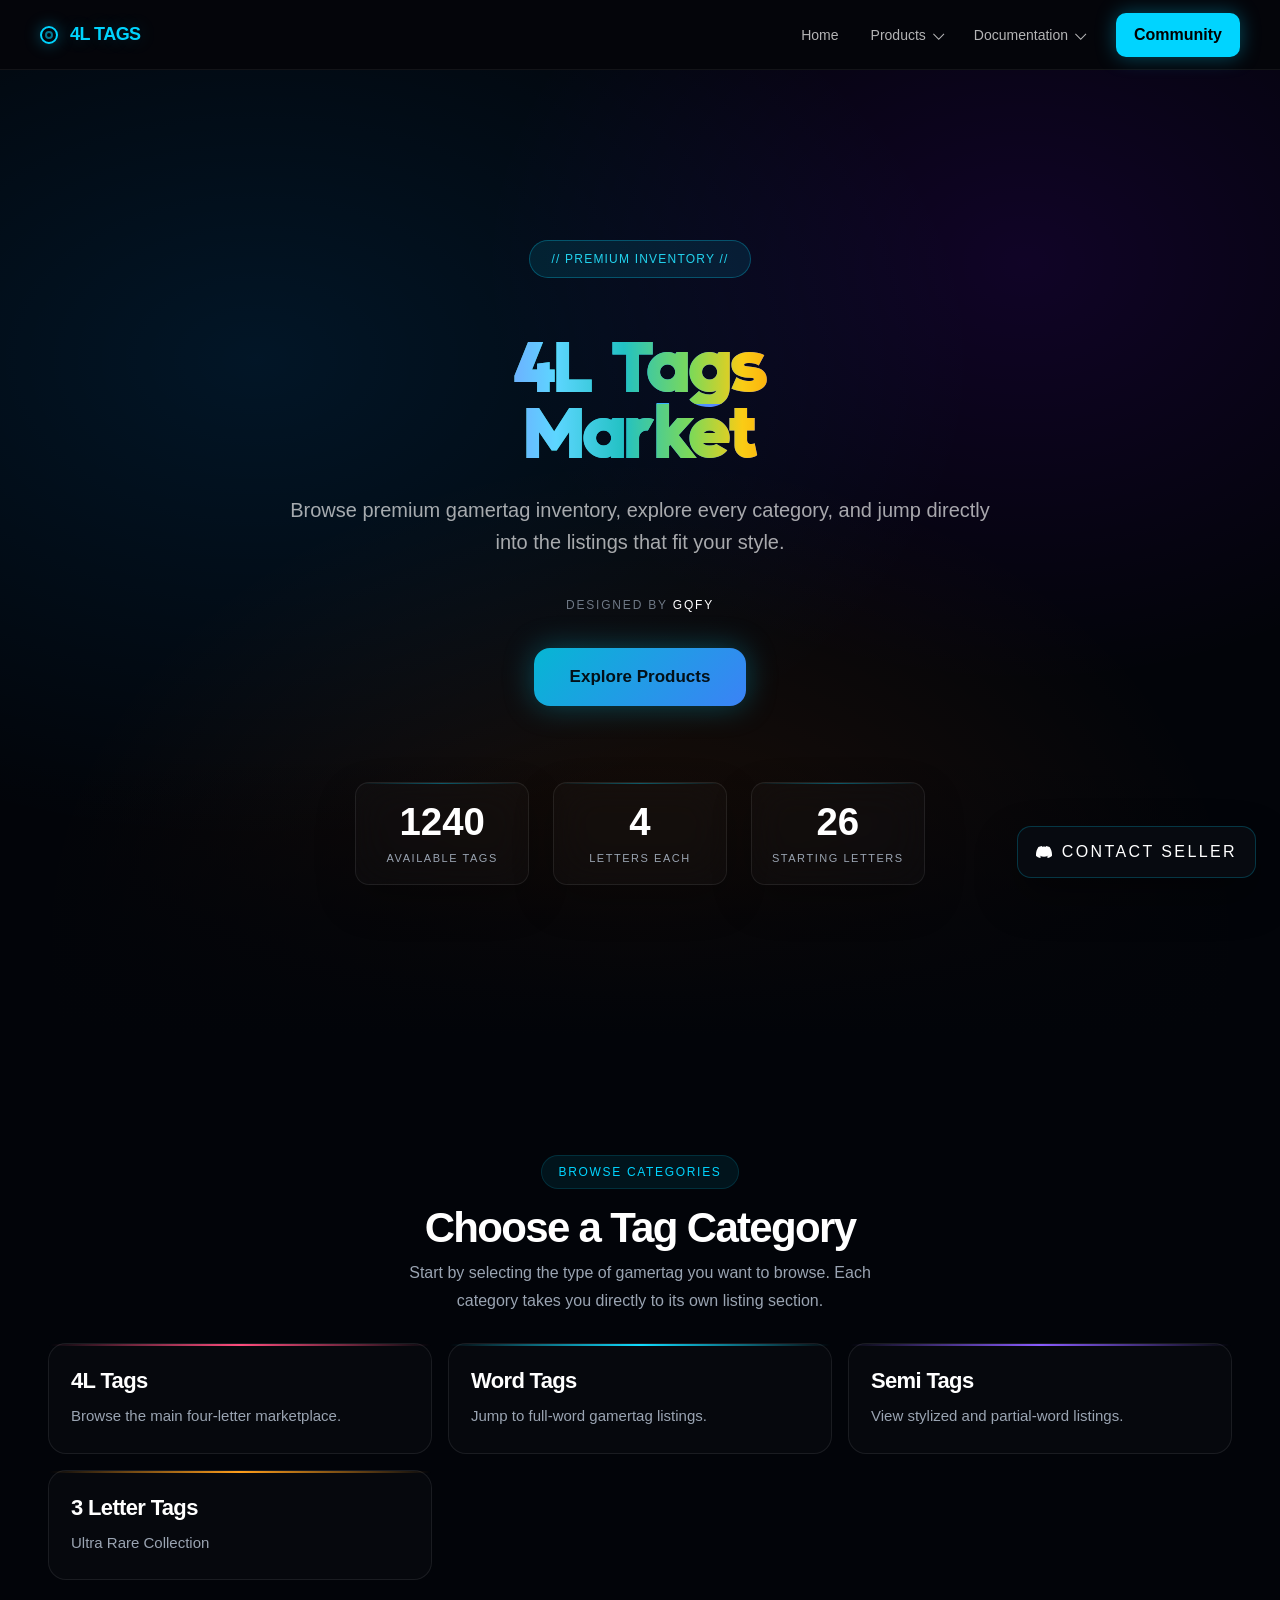
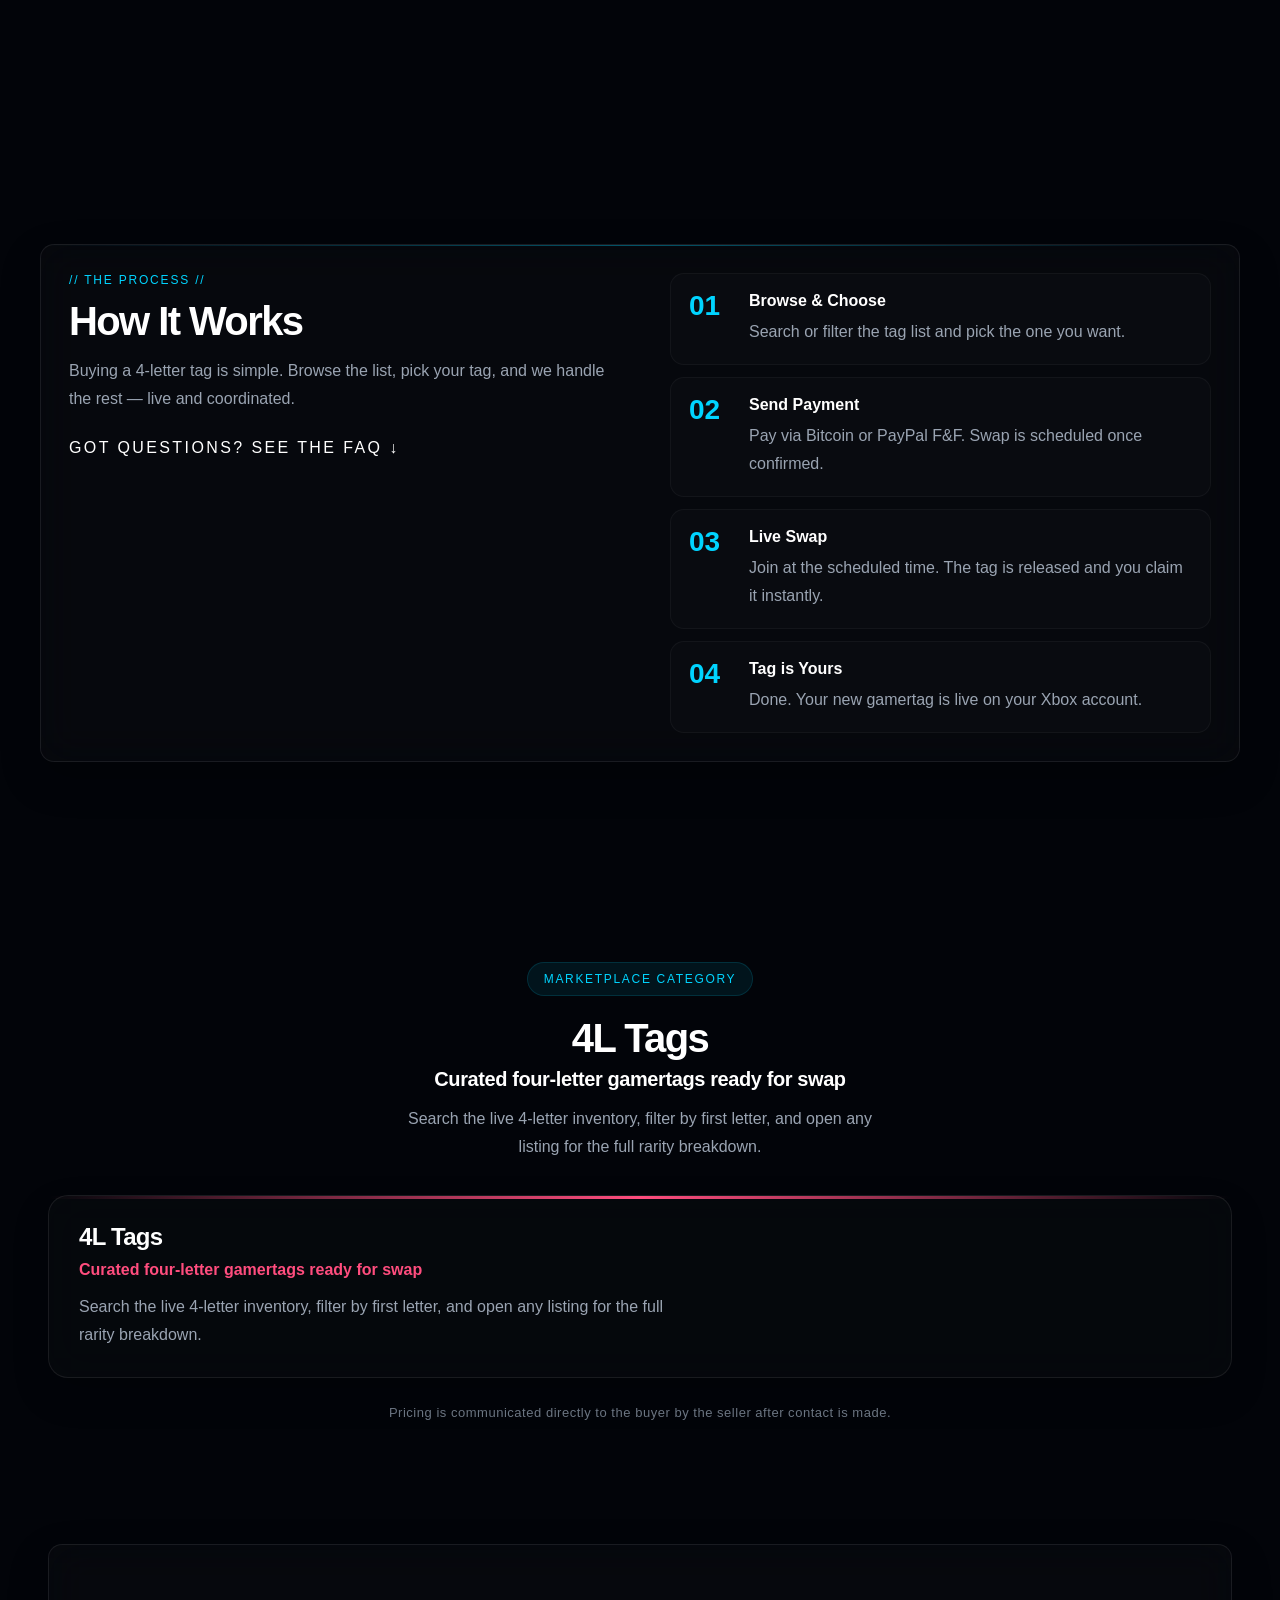
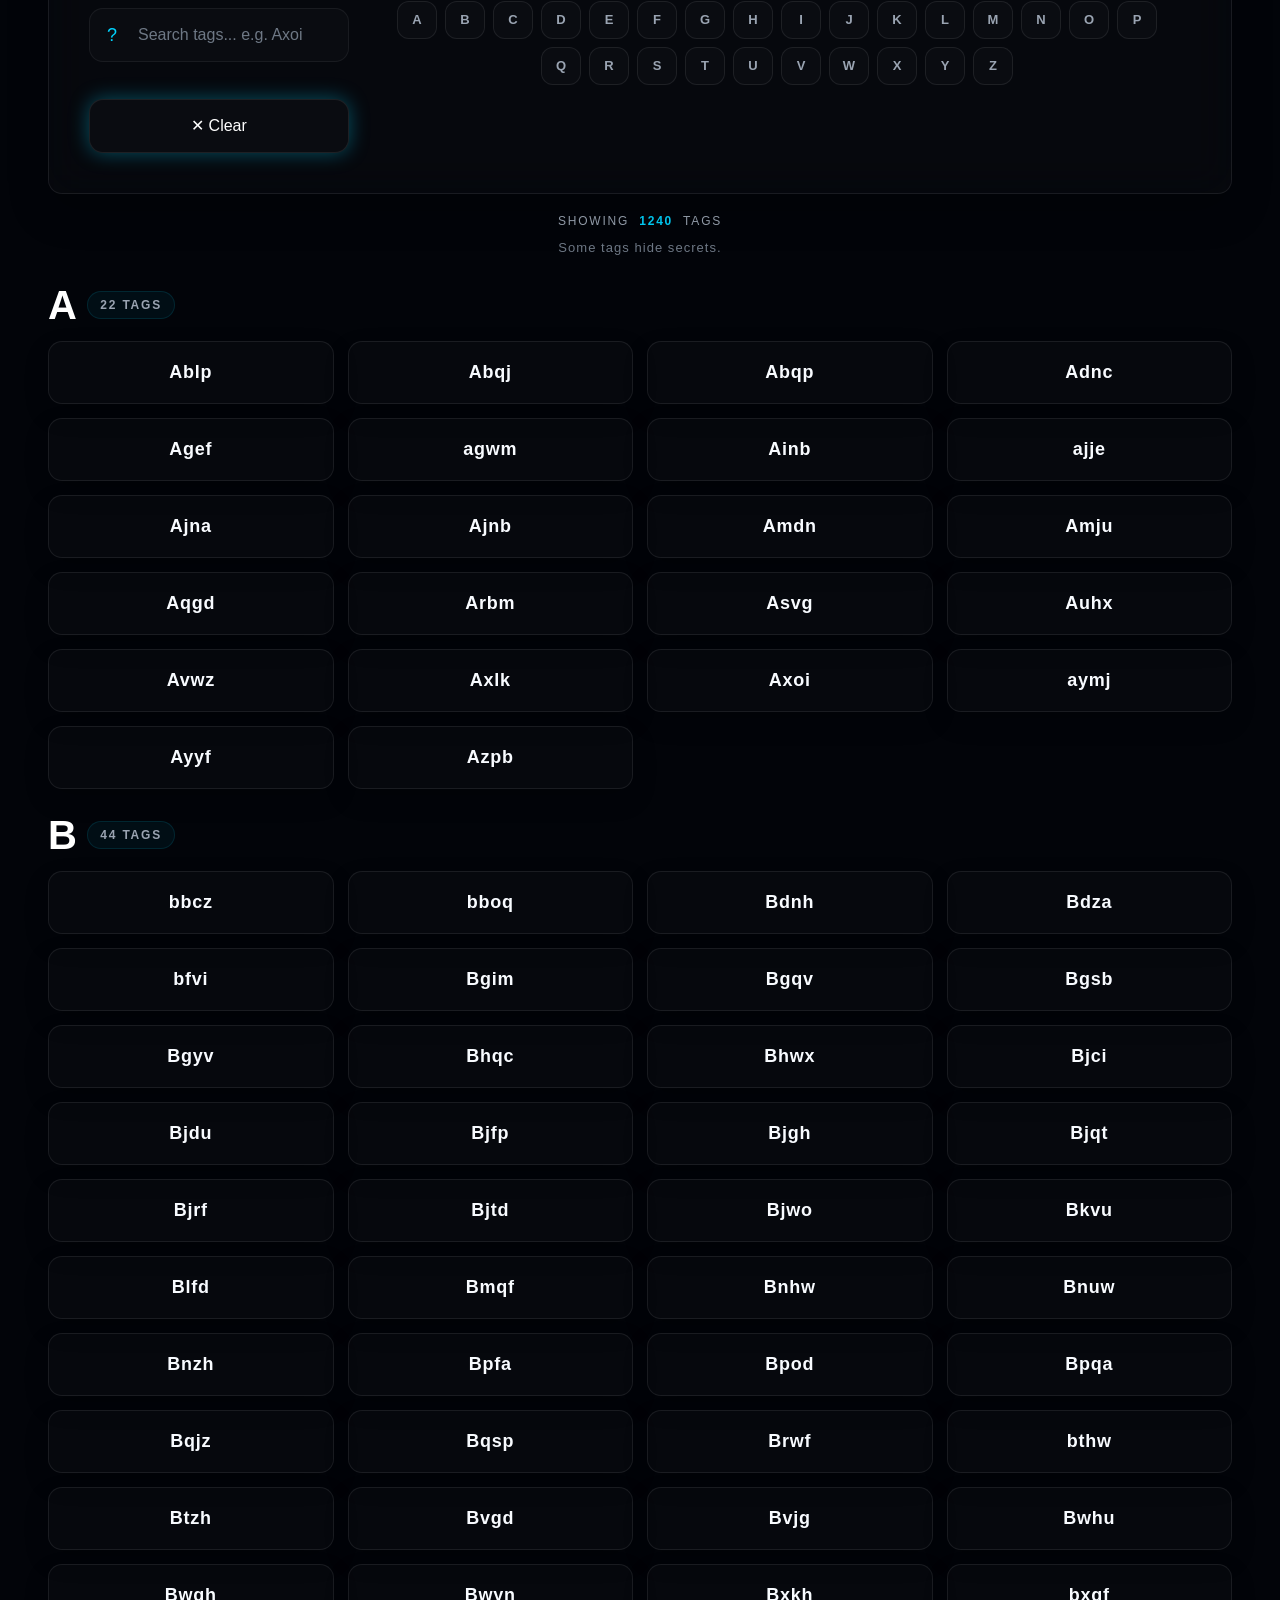
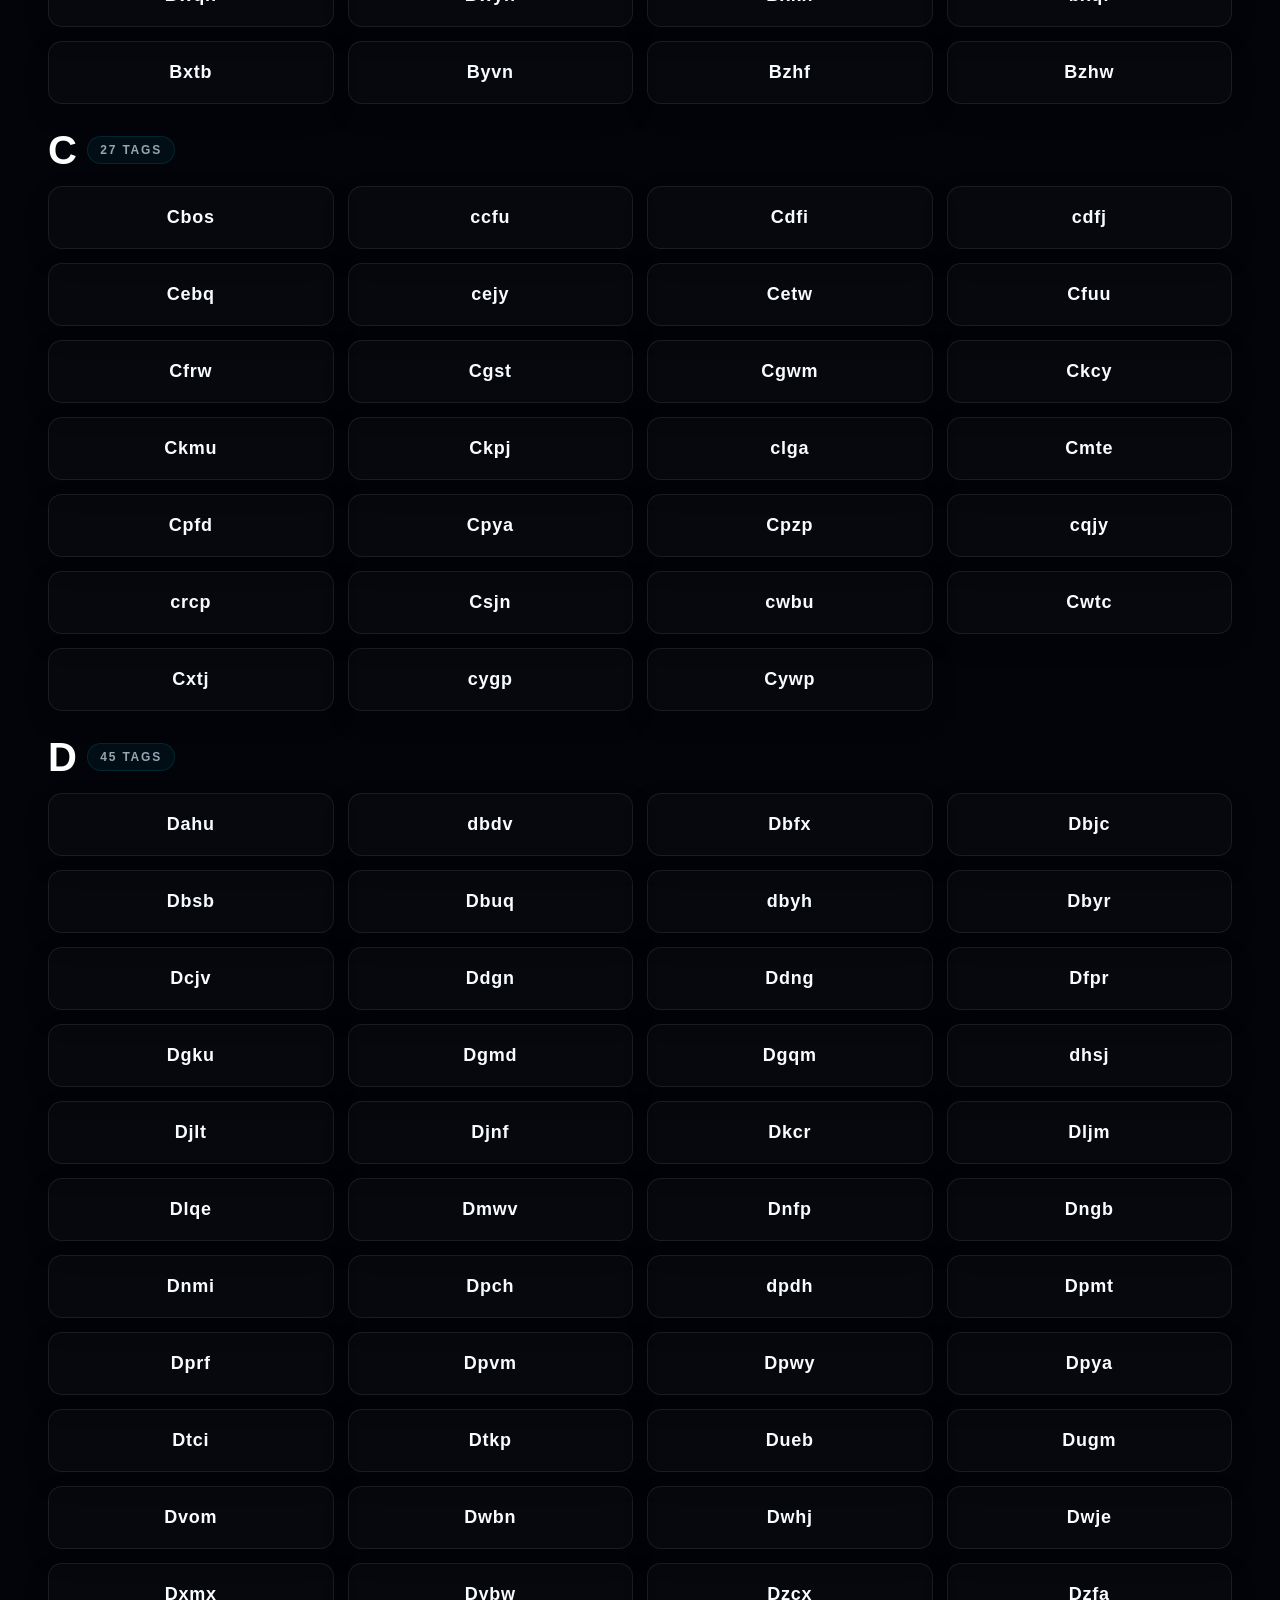
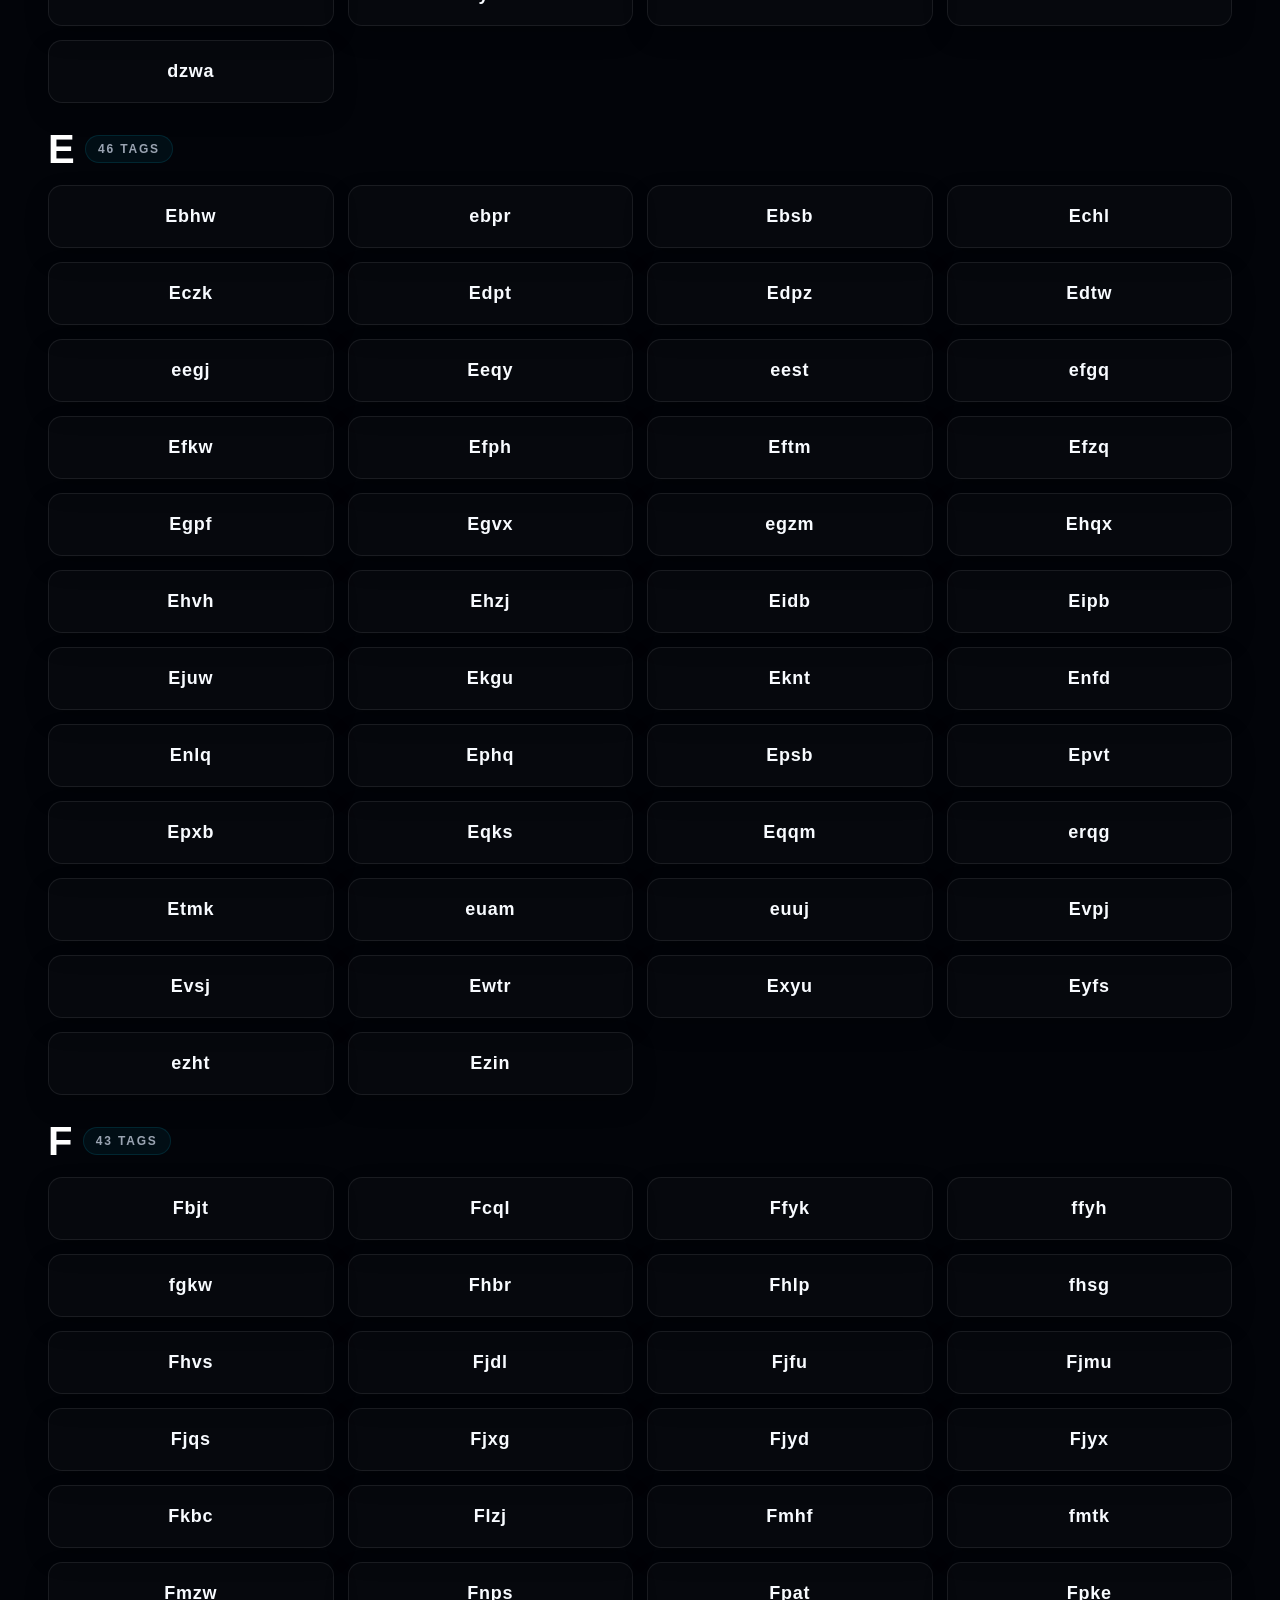
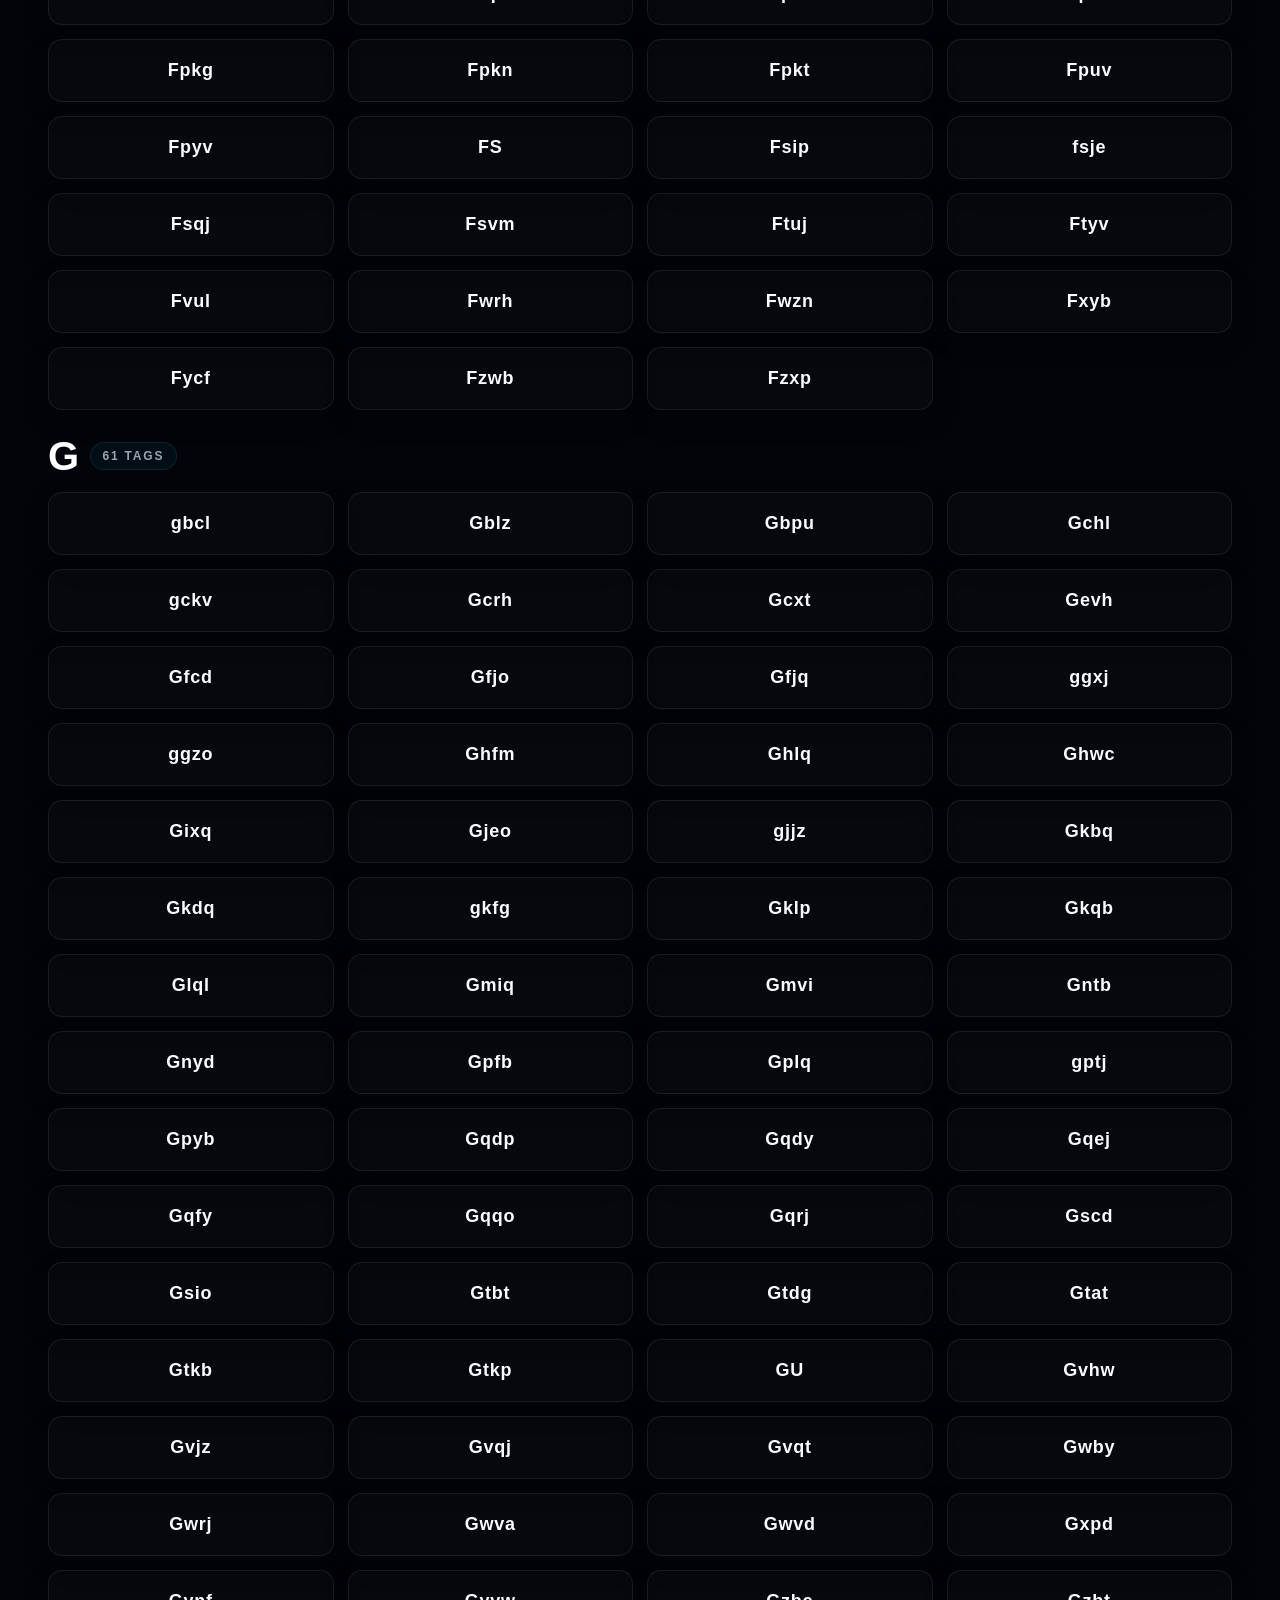
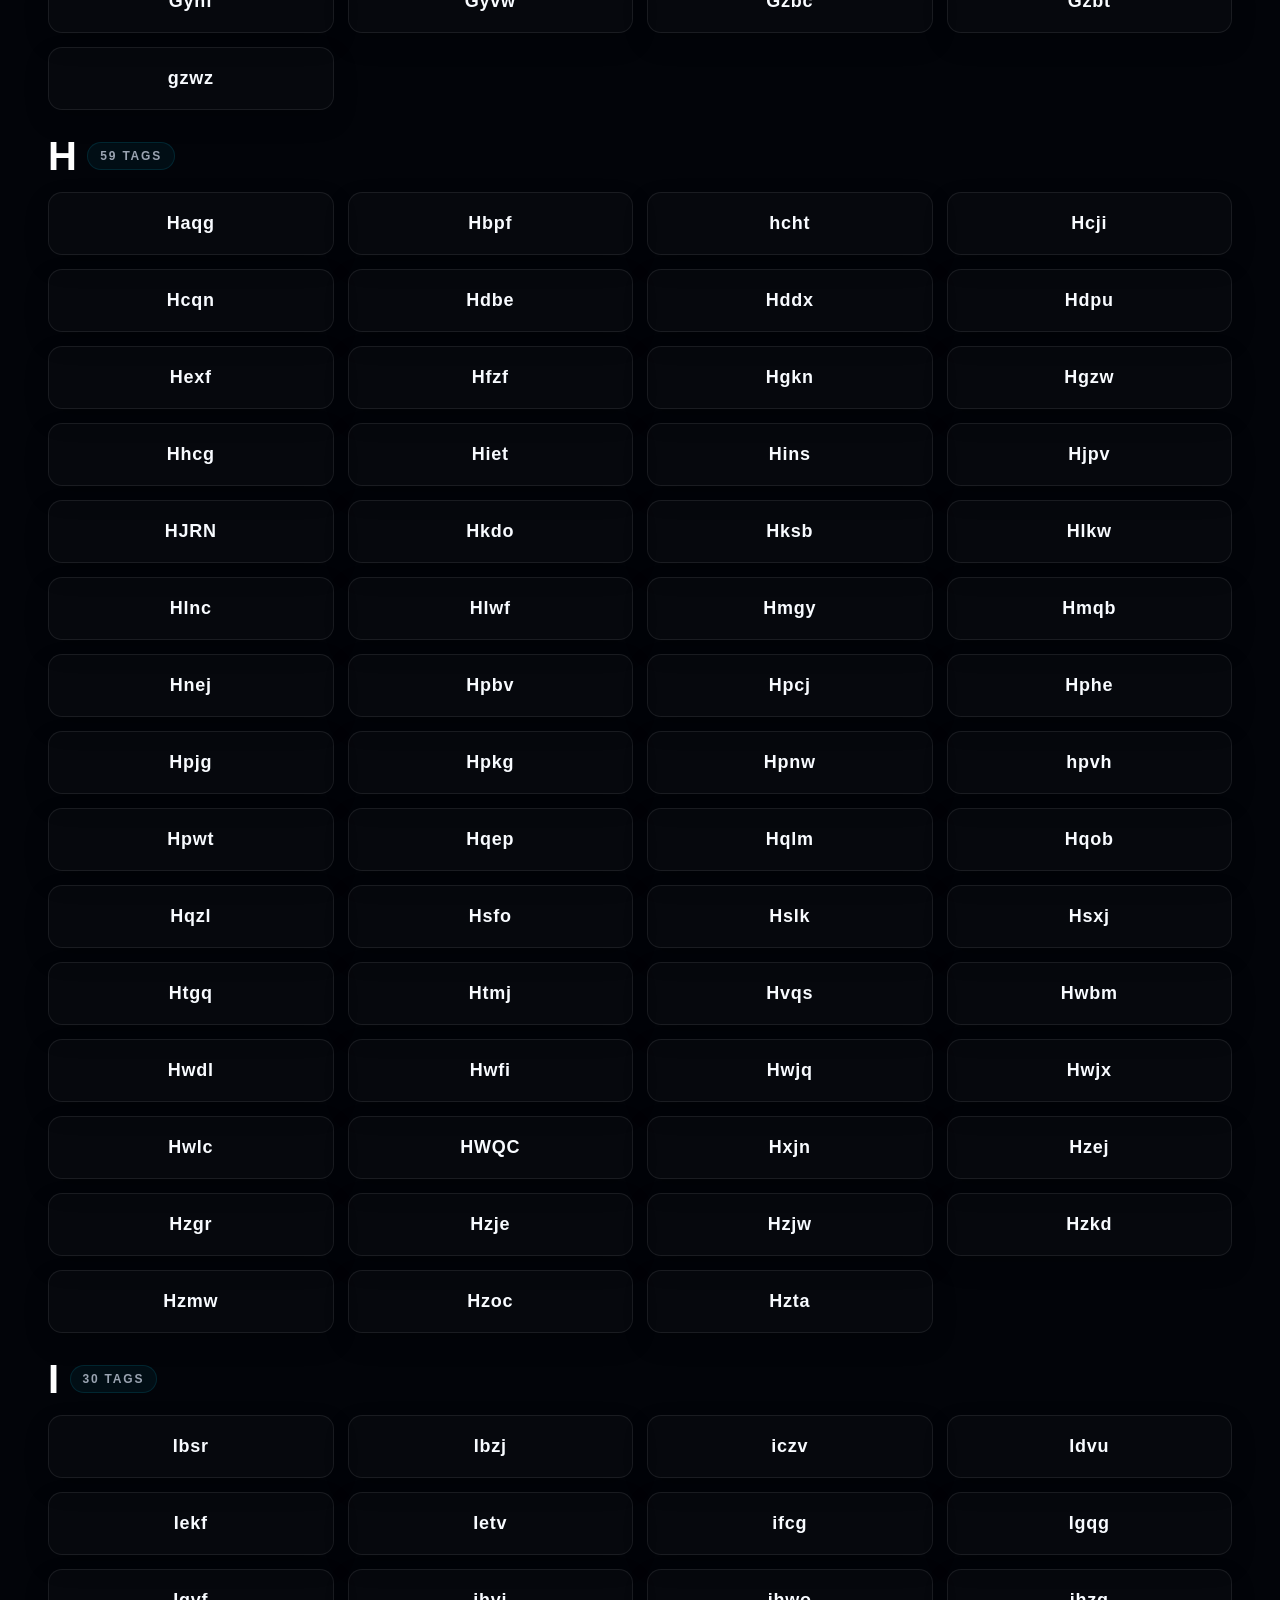
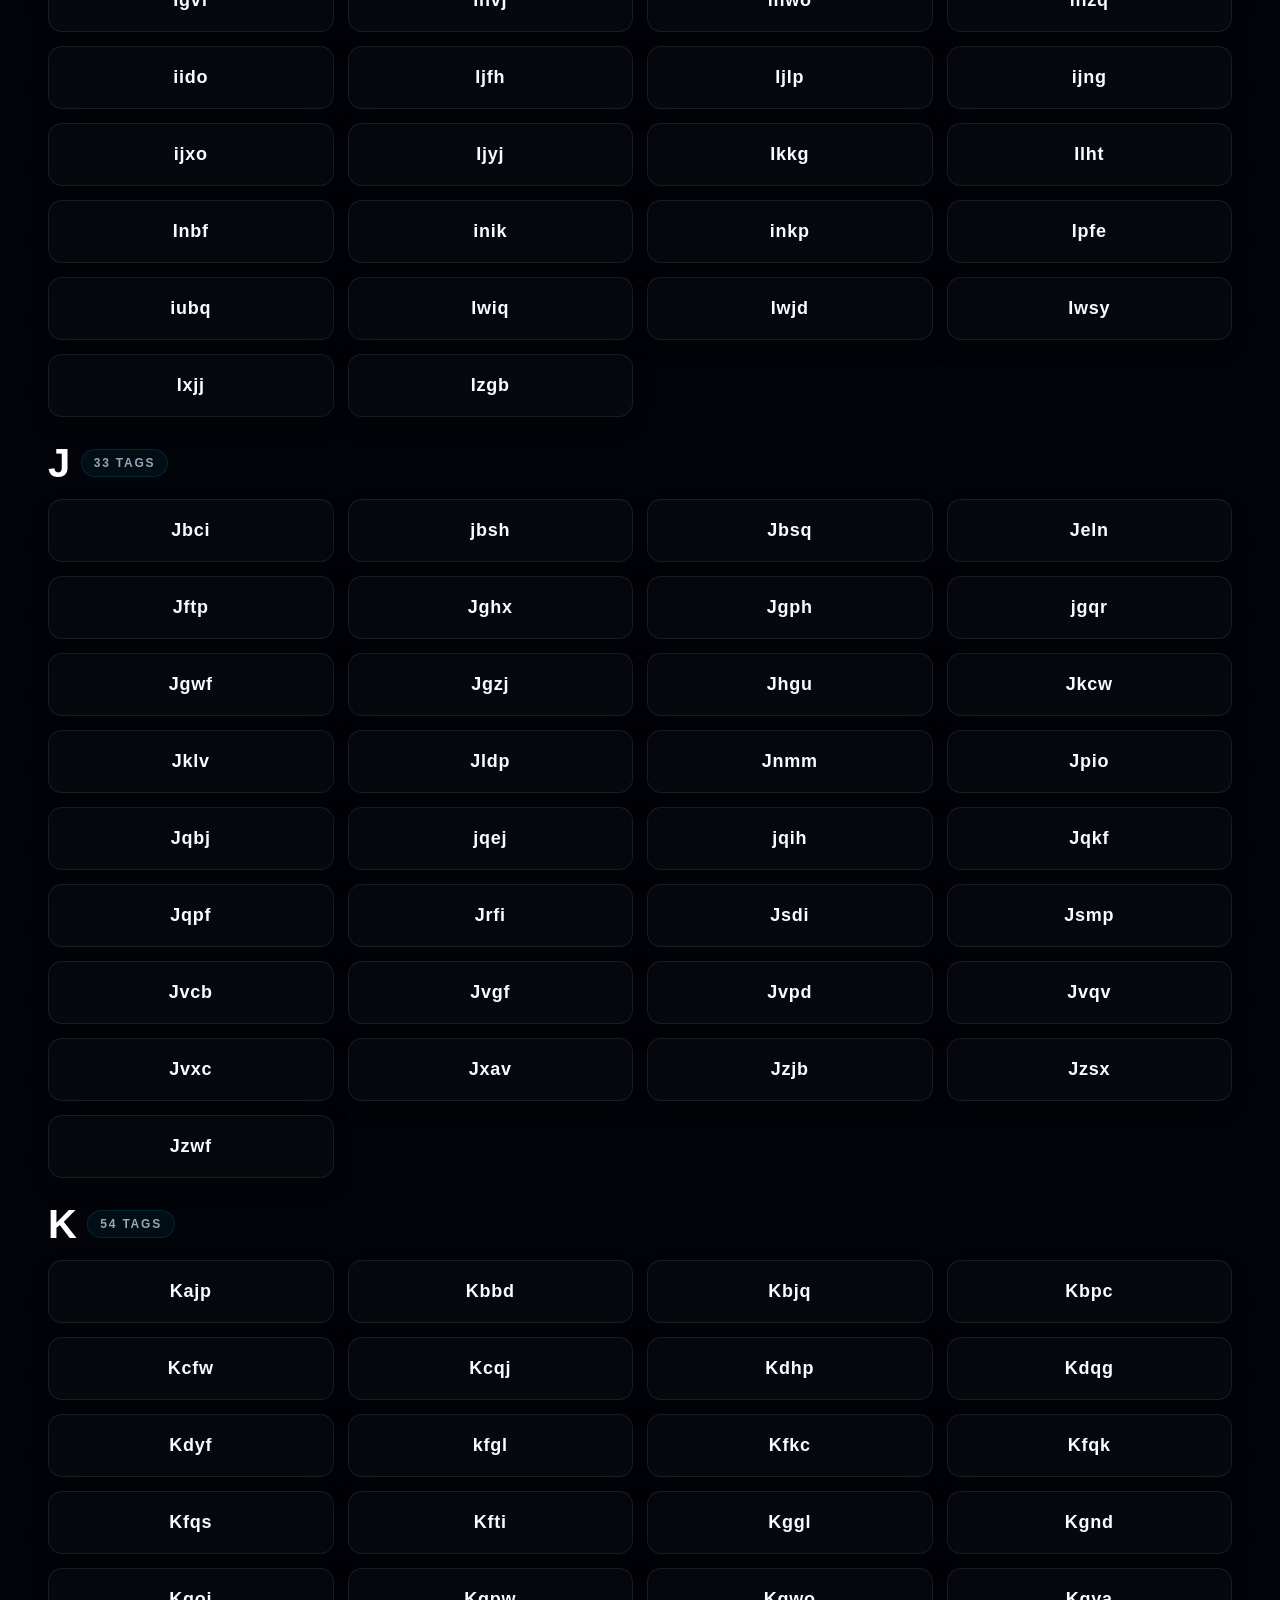
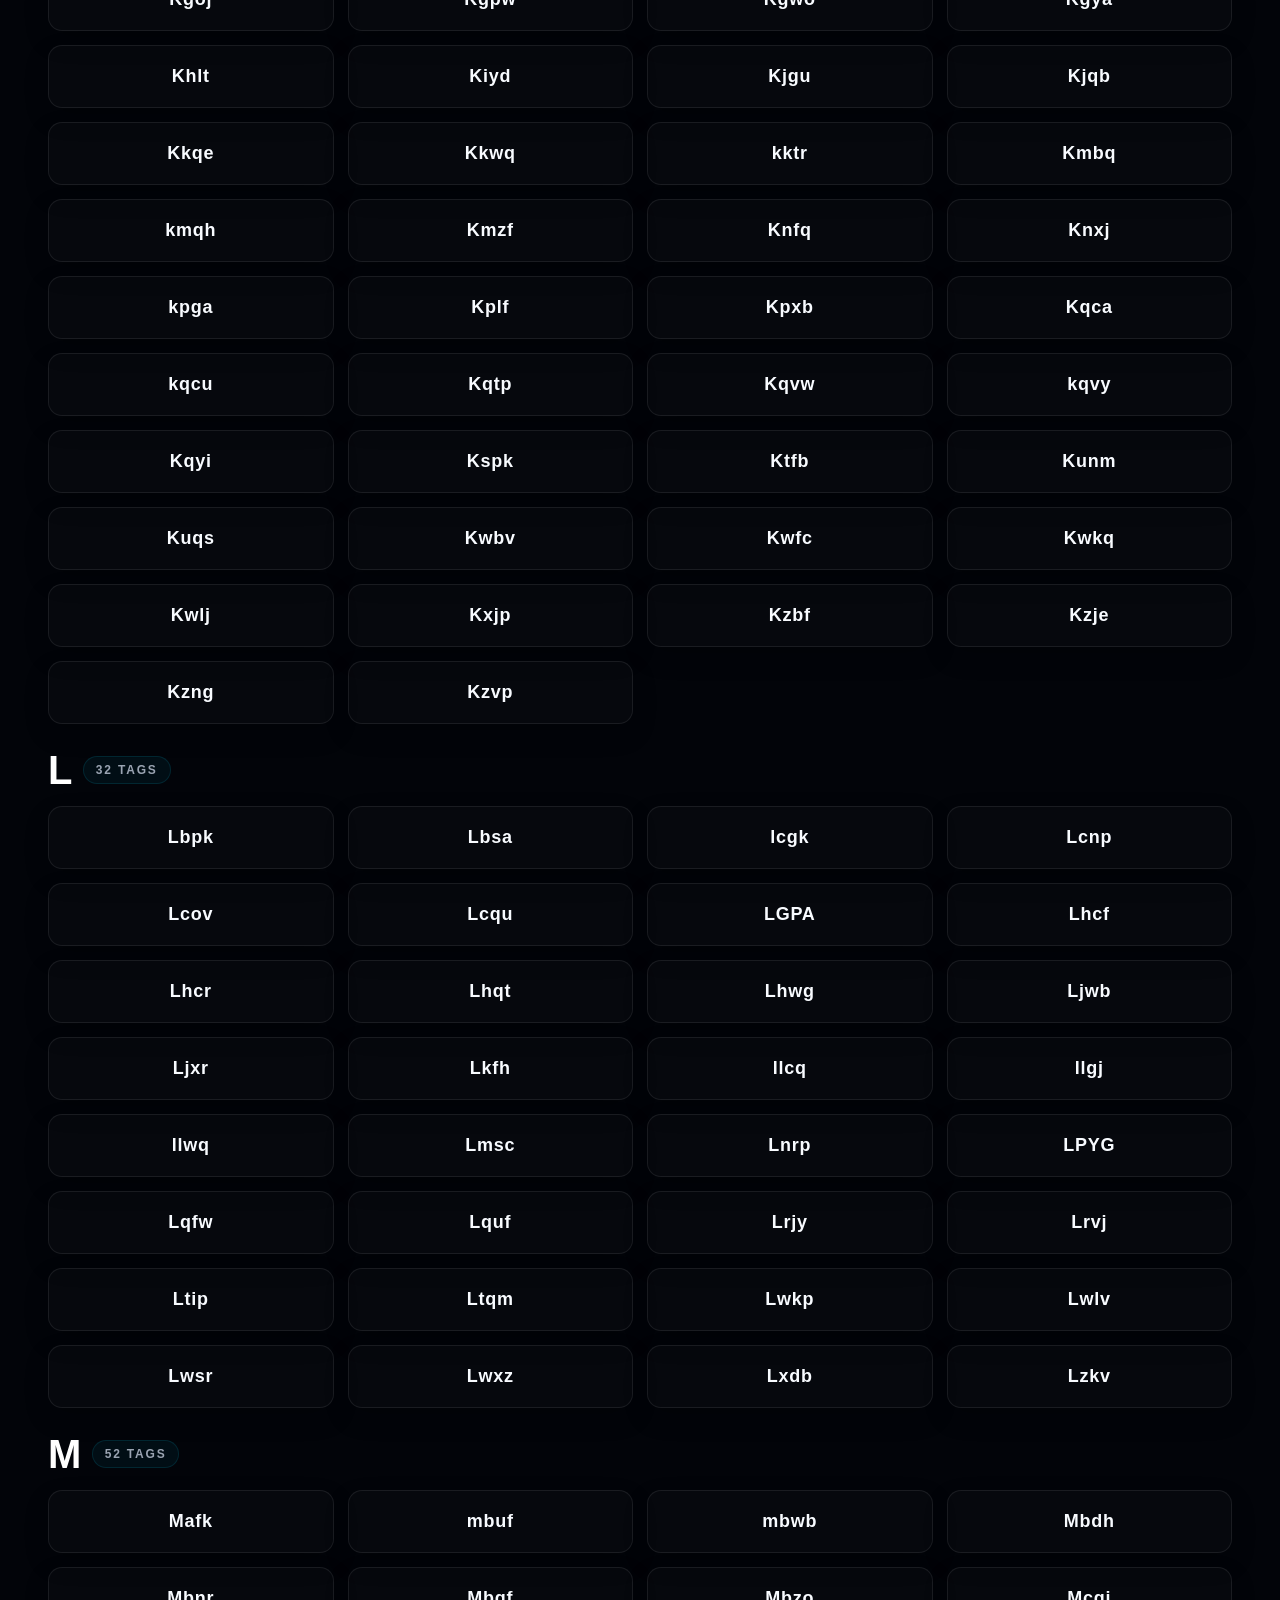
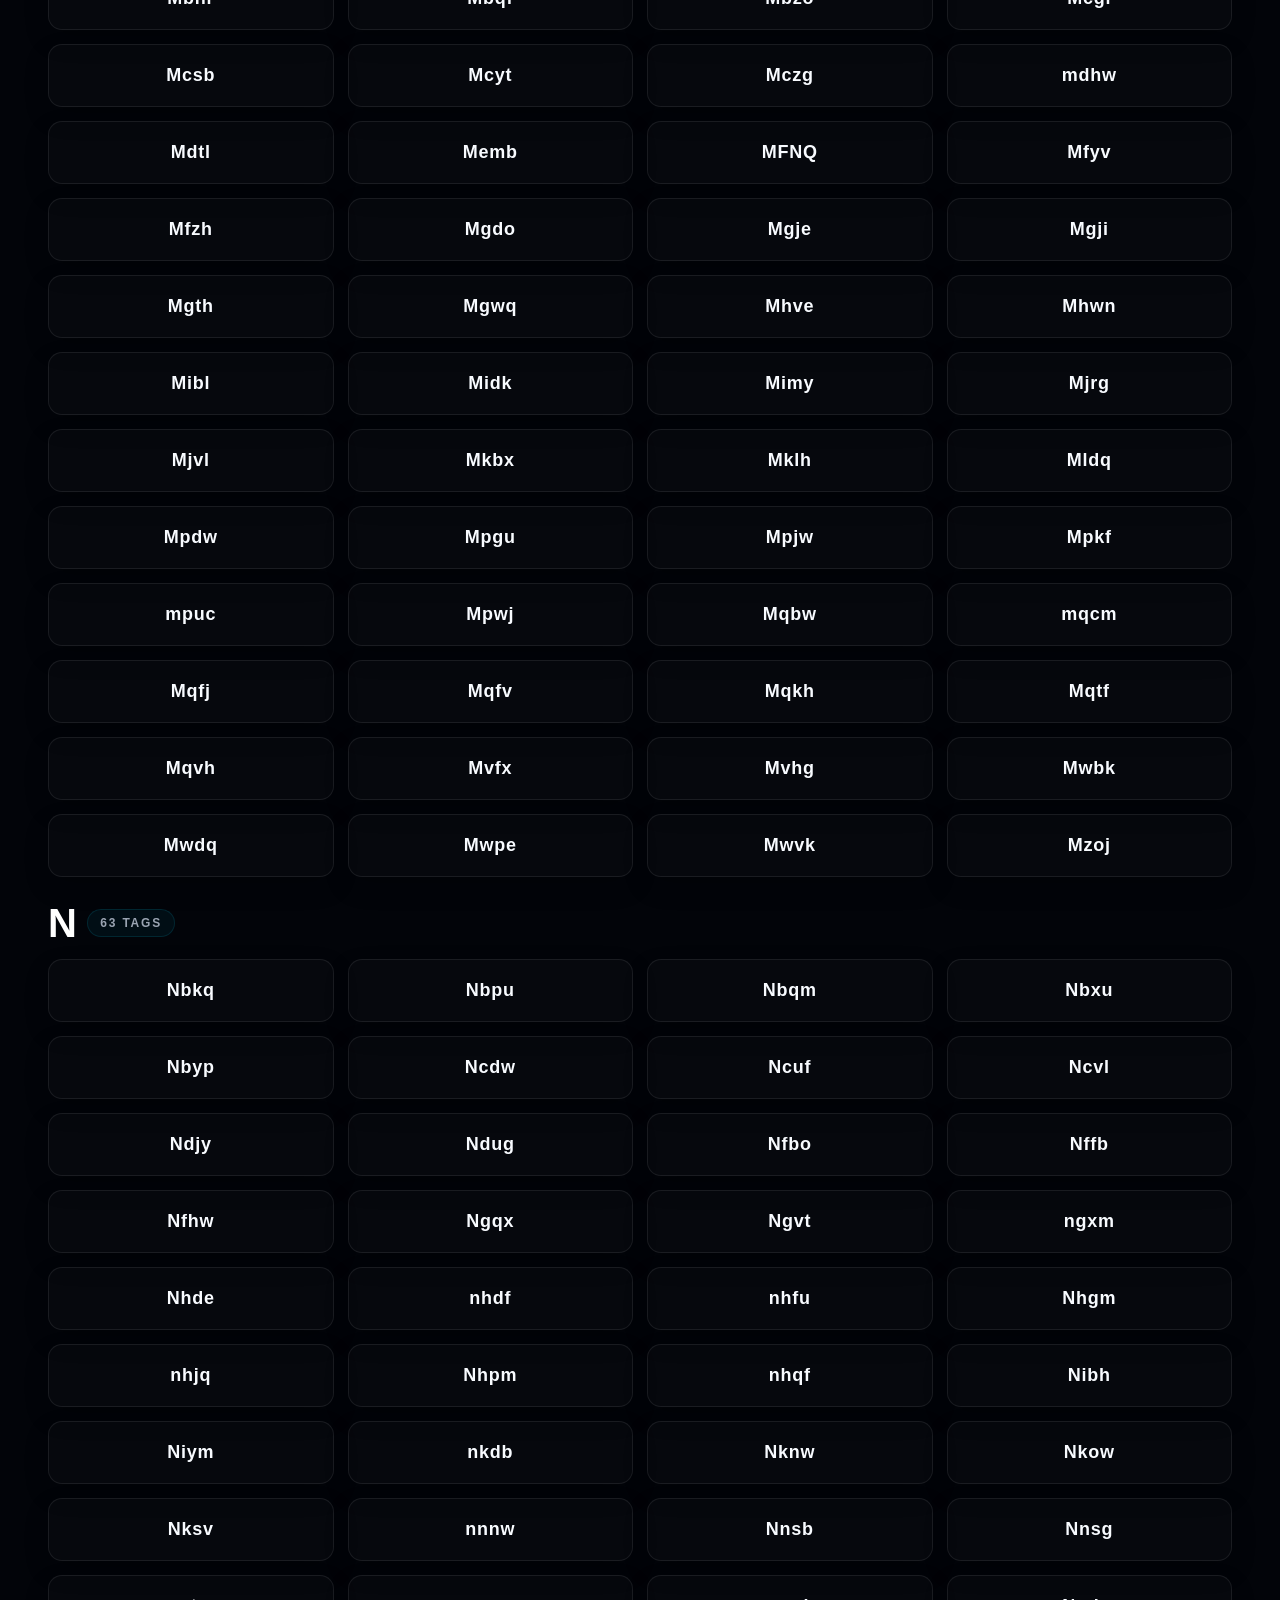
==== commit 86c3d874: "Add files via upload" ====
--- a/index.html
+++ b/index.html
@@ -1,21 +1,21 @@
 <!DOCTYPE html>
 <html lang="en">
-<head>
+<head>
 <meta charset="UTF-8">
 <meta name="viewport" content="width=device-width, initial-scale=1.0">
 <meta name="description" content="Marketplace for rare 4-letter Xbox gamertags. Secure swaps and curated inventory.">
-<meta property="og:title" content="4L Tags Ã¢â‚¬â€œ OG Gamertag Marketplace" />
+<meta property="og:title" content="4L Tags – OG Gamertag Marketplace" />
 <meta property="og:description" content="Browse and purchase rare 4-letter Xbox gamertags. Secure swaps, curated inventory, and premium tags." />
 <meta property="og:url" content="https://ogtagsmarket.netlify.app/" />
 <meta property="og:type" content="website" />
 <meta property="og:image" content="https://ogtagsmarket.netlify.app/assets/images/preview.png" />
 <meta name="twitter:card" content="summary_large_image">
-<meta name="twitter:title" content="4L Tags Ã¢â‚¬â€œ OG Gamertag Marketplace">
+<meta name="twitter:title" content="4L Tags – OG Gamertag Marketplace">
 <meta name="twitter:description" content="Rare OG 4-letter Xbox gamertags available. Browse the marketplace and secure your tag.">
 <meta name="twitter:image" content="https://ogtagsmarket.netlify.app/assets/images/preview.png">
-<title>4L TAGS Ã¢â‚¬â€ Gamertag Marketplace</title>
+<title>4L TAGS — Gamertag Marketplace</title>
 <link rel="icon" type="image/png" href="assets/images/favicon.png">
-<link rel="icon" type="image/png" href="assets/images/favicon.png">
+
 <link rel="stylesheet" href="assets/css/style.css">
 </head>
 <body class="market-page">
@@ -129,8 +129,8 @@
       <div class="hiw-intro">
         <div class="hiw-label">// The Process //</div>
         <h2 class="hiw-title">How It Works</h2>
-        <p class="hiw-desc">Buying a 4-letter tag is simple. Browse the list, pick your tag, and we handle the rest Ã¢â‚¬â€ live and coordinated.</p>
-        <a href="#faq-anchor" class="hiw-faq-link">Got questions? See the FAQ Ã¢â€ â€œ</a>
+        <p class="hiw-desc">Buying a 4-letter tag is simple. Browse the list, pick your tag, and we handle the rest — live and coordinated.</p>
+        <a href="#faq-anchor" class="hiw-faq-link">Got questions? See the FAQ ↓</a>
       </div>
       <div class="hiw-steps">
         <div class="hiw-step">
@@ -184,12 +184,12 @@
 
   <div class="controls">
     <div class="search-wrap">
-      <span class="search-icon">Ã¢â‚¬Âº</span>
+      <span class="search-icon">?</span>
       <input type="text" id="searchInput" placeholder="Search tags... e.g. Axoi" autocomplete="off" spellcheck="false">
     </div>
     <span class="filter-label">Filter:</span>
     <div class="letter-filters" id="letterFilters"></div>
-    <button class="clear-btn" id="clearBtn">Ã¢Å“â€¢ Clear</button>
+    <button class="clear-btn" id="clearBtn">✕ Clear</button>
   </div>
 
   <div class="result-info">
@@ -248,21 +248,21 @@
   <div class="trust-block">
     <div class="trust-inner">
       <div class="trust-item">
-        <div class="trust-icon">Ã°Å¸â€ºÂ¡Ã¯Â¸Â</div>
+        <div class="trust-icon">???</div>
         <div class="trust-text">
           <span class="trust-value">TRUSTED SELLER</span>
           <span class="trust-label">Verified & Reputable</span>
         </div>
       </div>
       <div class="trust-item">
-        <div class="trust-icon">Ã¢Å“â€¦</div>
+        <div class="trust-icon">?</div>
         <div class="trust-text">
           <span class="trust-value">200+ SWAPS</span>
           <span class="trust-label">Successful Transfers</span>
         </div>
       </div>
       <div class="trust-item">
-        <div class="trust-icon">Ã°Å¸â€™Â¬</div>
+        <div class="trust-icon">??</div>
         <div class="trust-text">
           <span class="trust-value">DISCORD 2018</span>
           <span class="trust-label">Active Since 2018</span>
@@ -272,12 +272,12 @@
   </div>
 
   <footer>
-    <span>Disclaimer</span> Ã¢â‚¬â€ Once you have bought the account it is now your responsibility. Refunds are not possible once the account has left my hands.
+    <span>Disclaimer</span> ? Once you have bought the account it is now your responsibility. Refunds are not possible once the account has left my hands.
   </footer>
 </div>
 
 <!-- Scroll To Top -->
-<button id="scroll-top" aria-label="Scroll to top">Ã¢â€ â€˜</button>
+<button id="scroll-top" aria-label="Scroll to top">?</button>
 
 <script>
 const nav = document.querySelector('.site-nav');
@@ -329,7 +329,7 @@
 });
 </script>
 
-<div id="copy-toast">Ã¢Å“â€œ COPIED</div>
+<div id="copy-toast">✓ COPIED</div>
 
 <!-- Floating Contact Button -->
 <a id="contact-fab" href="https://discord.com/users/820729520754524161" target="_blank">
@@ -344,136 +344,136 @@
 const TAGS = ["Ablp","Abqj","Abqp","Adnc","Agef","agwm","Ainb","ajje","Ajna","Ajnb","Amdn","Amju","Aqgd","Arbm","Asvg","Auhx","Avwz","Axlk","Axoi","aymj","Ayyf","Azpb","bbcz","bboq","Bdnh","Bdza","bfvi","Bgim","Bgqv","Bgsb","Bgyv","Bhqc","Bhwx","Bjci","Bjdu","Bjfp","Bjgh","Bjqt","Bjrf","Bjtd","Bjwo","Bkvu","Blfd","Bmqf","Bnhw","Bnuw","Bnzh","Bpfa","Bpod","Bpqa","Bqjz","Bqsp","Brwf","bthw","Btzh","Bvgd","Bvjg","Bwhu","Bwqh","Bwyn","Bxkh","bxqf","Bxtb","Byvn","Bzhf","Bzhw","Cbos","ccfu","Cdfi","cdfj","Cebq","cejy","Cetw","Cfuu","Cfrw","Cgst","Cgwm","Ckcy","Ckmu","Ckpj","clga","Cmte","Cpfd","Cpya","Cpzp","cqjy","crcp","Csjn","cwbu","Cwtc","Cxtj","cygp","Cywp","Dahu","dbdv","Dbfx","Dbjc","Dbsb","Dbuq","dbyh","Dbyr","Dcjv","Ddgn","Ddng","Dfpr","Dgku","Dgmd","Dgqm","dhsj","Djlt","Djnf","Dkcr","Dljm","Dlqe","Dmwv","Dnfp","Dngb","Dnmi","Dpch","dpdh","Dpmt","Dprf","Dpvm","Dpwy","Dpya","Dtci","Dtkp","Dueb","Dugm","Dvom","Dwbn","Dwhj","Dwje","Dxmx","Dybw","Dzcx","Dzfa","dzwa","Ebhw","ebpr","Ebsb","Echl","Eczk","Edpt","Edpz","Edtw","eegj","Eeqy","eest","efgq","Efkw","Efph","Eftm","Efzq","Egpf","Egvx","egzm","Ehqx","Ehvh","Ehzj","Eidb","Eipb","Ejuw","Ekgu","Eknt","Enfd","Enlq","Ephq","Epsb","Epvt","Epxb","Eqks","Eqqm","erqg","Etmk","euam","euuj","Evpj","Evsj","Ewtr","Exyu","Eyfs","ezht","Ezin","Fbjt","Fcql","Ffyk","ffyh","fgkw","Fhbr","Fhlp","fhsg","Fhvs","Fjdl","Fjfu","Fjmu","Fjqs","Fjxg","Fjyd","Fjyx","Fkbc","Flzj","Fmhf","fmtk","Fmzw","Fnps","Fpat","Fpke","Fpkg","Fpkn","Fpkt","Fpuv","Fpyv","FS","Fsip","fsje","Fsqj","Fsvm","Ftuj","Ftyv","Fvul","Fwrh","Fwzn","Fxyb","Fycf","Fzwb","Fzxp","gbcl","Gblz","Gbpu","Gchl","gckv","Gcrh","Gcxt","Gevh","Gfcd","Gfjo","Gfjq","ggxj","ggzo","Ghfm","Ghlq","Ghwc","Gixq","Gjeo","gjjz","Gkbq","Gkdq","gkfg","Gklp","Gkqb","Glql","Gmiq","Gmvi","Gntb","Gnyd","Gpfb","Gplq","gptj","Gpyb","Gqdp","Gqdy","Gqej","Gqfy","Gqqo","Gqrj","Gscd","Gsio","Gtbt","Gtdg","Gtat","Gtkb","Gtkp","GU","Gvhw","Gvjz","Gvqj","Gvqt","Gwby","Gwrj","Gwva","Gwvd","Gxpd","Gynf","Gyvw","Gzbc","Gzbt","gzwz","Haqg","Hbpf","hcht","Hcji","Hcqn","Hdbe","Hddx","Hdpu","Hexf","Hfzf","Hgkn","Hgzw","Hhcg","Hiet","Hins","Hjpv","HJRN","Hkdo","Hksb","Hlkw","Hlnc","Hlwf","Hmgy","Hmqb","Hnej","Hpbv","Hpcj","Hphe","Hpjg","Hpkg","Hpnw","hpvh","Hpwt","Hqep","Hqlm","Hqob","Hqzl","Hsfo","Hslk","Hsxj","Htgq","Htmj","Hvqs","Hwbm","Hwdl","Hwfi","Hwjq","Hwjx","Hwlc","HWQC","Hxjn","Hzej","Hzgr","Hzje","Hzjw","Hzkd","Hzmw","Hzoc","Hzta","Ibsr","Ibzj","iczv","Idvu","Iekf","Ietv","ifcg","Igqg","Igvf","ihvj","ihwo","ihzq","iido","Ijfh","Ijlp","ijng","ijxo","Ijyj","Ikkg","Ilht","Inbf","inik","inkp","Ipfe","iubq","Iwiq","Iwjd","Iwsy","Ixjj","Izgb","Jbci","jbsh","Jbsq","Jeln","Jftp","Jghx","Jgph","jgqr","Jgwf","Jgzj","Jhgu","Jkcw","Jklv","Jldp","Jnmm","Jpio","Jqbj","jqej","jqih","Jqkf","Jqpf","Jrfi","Jsdi","Jsmp","Jvcb","Jvgf","Jvpd","Jvqv","Jvxc","Jxav","Jzjb","Jzsx","Jzwf","Kajp","Kbbd","Kbjq","Kbpc","Kcfw","Kcqj","Kdhp","Kdqg","Kdyf","kfgl","Kfkc","Kfqk","Kfqs","Kfti","Kggl","Kgnd","Kgoj","Kgpw","Kgwo","Kgya","Khlt","Kiyd","Kjgu","Kjqb","Kkqe","Kkwq","kktr","Kmbq","kmqh","Kmzf","Knfq","Knxj","kpga","Kplf","Kpxb","Kqca","kqcu","Kqtp","Kqvw","kqvy","Kqyi","Kspk","Ktfb","Kunm","Kuqs","Kwbv","Kwfc","Kwkq","Kwlj","Kxjp","Kzbf","Kzje","Kzng","Kzvp","Lbpk","Lbsa","lcgk","Lcnp","Lcov","Lcqu","LGPA","Lhcf","Lhcr","Lhqt","Lhwg","Ljwb","Ljxr","Lkfh","llcq","llgj","llwq","Lmsc","Lnrp","LPYG","Lqfw","Lquf","Lrjy","Lrvj","Ltip","Ltqm","Lwkp","Lwlv","Lwsr","Lwxz","Lxdb","Lzkv","Mafk","mbuf","mbwb","Mbdh","Mbnr","Mbqf","Mbzo","Mcgi","Mcsb","Mcyt","Mczg","mdhw","Mdtl","Memb","MFNQ","Mfyv","Mfzh","Mgdo","Mgje","Mgji","Mgth","Mgwq","Mhve","Mhwn","Mibl","Midk","Mimy","Mjrg","Mjvl","Mkbx","Mklh","Mldq","Mpdw","Mpgu","Mpjw","Mpkf","mpuc","Mpwj","Mqbw","mqcm","Mqfj","Mqfv","Mqkh","Mqtf","Mqvh","Mvfx","Mvhg","Mwbk","Mwdq","Mwpe","Mwvk","Mzoj","Nbkq","Nbpu","Nbqm","Nbxu","Nbyp","Ncdw","Ncuf","Ncvl","Ndjy","Ndug","Nfbo","Nffb","Nfhw","Ngqx","Ngvt","ngxm","Nhde","nhdf","nhfu","Nhgm","nhjq","Nhpm","nhqf","Nibh","Niym","nkdb","Nknw","Nkow","Nksv","nnnw","Nnsb","Nnsg","nntm","nnwa","nnwk","Nodm","Noyj","Npfp","Npqb","Nqgj","nqgn","Nqgt","Nqrg","Nrwg","Nrwt","Ntbf","Ntfa","ntjz","Ntka","Ntpk","Ntwq","Ntye","ntzd","Nvcf","Nvgx","nwnh","nwwp","Nwhc","Nxdm","Nyqm","Nzdc","Nzkz","Nzsb","Obcr","Obmf","Obnz","Obrf","Obwt","Ocgf","Oclp","ocqp","Odbs","Odfl","Odhg","Odhw","odsf","Odtl","oeew","Ofhh","Ofhz","ofmr","Ofmc","Ofsq","ofpd","Ogjw","Ogrf","Ogtw","Ogzm","oiag","Oiko","oixv","Ojft","ojqv","Ojyj","Olkl","omjg","omqw","Opkw","oppf","Opvz","oqjl","oqof","Oqfc","Oqjg","Oqln","Oqnd","Osdq","Otgp","ougj","ouoh","Ouql","Ovdt","Oveb","Ovjf","Ovjm","Ovlu","Owvj","oyfq","Oylt","oymk","oyvp","Ozbv","Ozhw","ozrg","Payz","Pbkl","Pbky","Pbnv","Pbnw","pdtq","Pfbk","Pfdw","Pfmb","Pfmk","Pfpq","Pgnh","Pgtk","Pgul","Pgvc","Phvj","Pjbv","Pjnv","Pjvq","Pkid","Pkld","Pklf","Pkpm","Pktw","PMHC","Pmol","Pmww","Pnpx","Ppbn","ppfv","Pqcb","Pqfn","Pqow","Prpj","Psfv","Ptnq","Pvwt","Pwqo","Pwvz","Pxgm","Pzcw","Pzdk","pzkp","Qbej","Qbki","Qbls","Qbxt","Qclz","Qdjm","Qdyg","Qdzw","Qfgw","Qfnf","Qfti","Qfus","Qfwh","Qggc","Qghx","Qgle","qgpu","Qgqr","Qgym","Qhdb","Qhgx","Qhsu","Qikw","Qjcu","Qjej","Qjgm","Qjsb","Qjvs","Qjzg","Qkjy","Qkrg","Qkwg","Qlhl","Qlmg","Qluj","Qmdi","qmhb","Qmny","Qmqk","Qneu","Qnwr","Qogj","Qowv","Qpcw","Qphd","Qpnl","Qrbv","Qrfa","Qrmh","Qrxo","qsnu","Qtjd","Qtws","Quig","Qvdc","Qwjd","qwqs","Qxmk","Qxph","Qxtw","Qxvi","Qyjc","Qzhb","Rakc","Rbjq","Rbmf","Rbnw","Rbwd","Rbza","Rcdz","Rckx","Rdfb","Rdyq","Rfce","Rfho","Rfjx","Rfsi","Rfxg","Rgae","Rgng","Rgqy","Rhpb","Rjhf","RKGJ","Rkjo","Rkjp","Rkzt","Rlqg","Rmct","rmcx","Rmdc","Rmkf","rmmg","Rmqi","rnfd","Rpej","Rpnf","rpuw","Rqdg","Rqjp","rrzw","Rswh","Rtkl","rwxw","rzjj","Sbch","Sbgq","Sbhf","Sbnk","Sbvk","scqv","Sdpo","sftq","Sfzm","Sgse","Sgtp","Sjbn","Sqkm","Stef","Sulh","Swkj","Szgf","szvu","Tcjf","Tcpx","Tcqj","tcqr","Tdwu","Tezj","tfkd","Tfpw","tfqh","Tfuf","Tgjv","tgml","Tgqv","Tjcr","Tjze","Tjzz","Tklk","Tlne","Tlvj","tmiw","Tnpk","Tpbh","Tpbn","Tpcm","Tpdm","Tpdq","Tpnc","Tpso","Tqgm","Tqph","Ttwi","Tvqb","Tvqu","Tvyw","Twkq","Txgt","Txpw","Tzbg","Uafb","Uafm","uatf","Ubhu","Ubmu","Ubvv","Ucdp","ucgz","Ucyj","Udnm","Uefg","Ufiw","Uflb","Ugcg","Ugsh","uhja","Uhkp","Uiaj","Uiaw","Uigp","Uigr","Ujkm","ujtc","Ujyi","ujyv","Ukqg","Ulcw","Ulgh","ulkf","umhv","Undv","unoc","Unrf","unyw","unzc","Upib","Upnw","uqjy","Uqnc","uqnr","Uqyn","Urbq","urcg","UrhJ","Uskj","Utpu","Utul","Utvg","uufs","Uvbd","Uvgc","uwbg","Uwpl","Uxbw","Uxkg","uxkm","Uxnt","Uxug","Uyqf","vbfw","Vbmt","Vbxj","Vbxl","Vdfq","Vdqg","Vdqj","Vffc","Vfib","Vfnb","Vfpu","Vgnp","Vgtg","Vgti","Vhcp","vhhb","Vhje","Vhqk","Vhqt","Vjbu","Vjfe","Vjfl","vjma","vjmh","vjya","vkkh","vktf","vlho","Vlqk","Vlwi","vlwl","vmgj","Vmqd","Vnqj","vpdq","Vpne","vpvh","vqxm","vqys","vrhf","Vrtw","vsca","Vsdg","Vsgp","vTPH","Vtdk","Vtdo","Vtkp","Vttj","Vufw","vvgu","Vwcm","vwgv","Vwqb","vwru","vygx","vynq","Vyqf","Vyyd","vyyw","vzgd","Vzhb","WAN","wbav","Wbeu","Wbfe","Wbpx","Wbqe","Wcjw","Wcql","Wctm","Wcwj","Wczo","Wdit","Wdzg","Wfbz","Wffb","wfpm","Wfqv","Wfsk","Wfzw","Wgbg","Wgdn","Wgek","wggj","Wglh","Wgpw","wgqb","Wgwb","Whbj","Whco","Whmj","Whpo","Whrw","Whwf","Wjim","Wjzw","Wkeu","wkfz","Wkih","Wkir","Wkvn","wlrl","Wmbf","Wmhc","Wmjx","Wmtq","wmwb","wmwp","wmze","wmzm","Wnbq","wngv","Wnku","wnqw","Woyk","Wpby","wpmv","wqcg","Wqfm","Wqjp","wqjv","wqln","Wqwn","Wrhv","Wrqb","wsjg","Wslg","Wsqg","Wtgk","Wthg","wthj","Wtlm","Wtqj","Wudw","Wvcb","Wvdq","Wvjr","Wwgu","wwqh","wwrc","Wxjm","wxpo","Wxpx","Wyoj","Wyqo","wyuq","Wztw","Xafh","Xbha","XFDQ","Xfpu","Xfzf","Xgpj","Xhqy","Xjkw","Xjsq","xkcp","Xkgc","Xlqh","Xmqr","Xnje","Xojc","Xpfj","xphv","Xphw","Xpke","xprn","Xpyv","xqay","Xqhg","Xqpd","Xrbv","Xszj","Xwbs","xwcm","xwrf","Xwgc","Xzbq","Xzfw","Yavg","Ybjb","Ybkw","Yblr","Ybrm","Ybrp","Ycgv","Yciy","Ycvj","YDCO","Ydvx","Yfgn","yfls","Yfrz","Ygpw","Yhgx","Yiiz","Yjca","Yjdg","Yjgl","Yjjr","Yjkc","Yjot","Yjpd","Yjpe","Yjrk","Yjrw","Yjso","Ykcg","Ykrp","Ylcw","Yllf","Ylme","ylmy","Ylni","Ylqm","Ylqn","Yltz","Ymht","Ymtj","Ynjw","Ynmc","ypfk","Yqcr","Yqfk","Yqgr","Yqho","Yqjv","Yqxe","yrqc","Ysdl","Ysgh","Yspq","Ysxj","Ytgp","Ytoy","Ytpw","Yvbj","Yvhf","yvwt","Ywct","Ywgh","Ywmc","Ywrv","Yxkn","Yxqc","Yxud","yyqe","Yzjo","Zbca","Zbhb","Zbhm","Zblf","Zbmm","Zbnv","Zbqf","Zcfk","Zckf","Zdrb","zdvq","Zfdn","Zfdu","Zfhs","Zfkc","zfnw","Zfoq","Zfwv","Zgpj","Zgpv","zgvm","Zhvb","Zjba","Zjog","Zjqd","Zjwk","Zjyg","Zkcv","Zkhs","Zklg","Zknp","zlfv","Zlgb","Zlhw","Zlnh","Zmfv","Znkl","Zpbh","zpyc","Zqml","Zqzd","Zrdv","Zrmf","zrpu","Zsaj","Zsbk","Zsgv","Zsqt","Zthb","Ztqi","Ztzx","Zwkv","zwsf","Zydv","Zypg","zxwg"];
 
 const WORD_TAGS = [
-  { name: "Accumulation", price: "Ã‚Â£150", subtitle: "Dictionary-based premium tag", accent: "cyan" },
-  { name: "Alignment", price: "Ã‚Â£250", subtitle: "Structured full-word identity", accent: "blue" },
-  { name: "Amargo", price: "Ã‚Â£125", subtitle: "Short full-word profile", accent: "purple" },
-  { name: "Asci", price: "Ã‚Â£300", subtitle: "Dictionary-based premium tag", accent: "cyan" },
-  { name: "Assister", price: "Ã‚Â£200", subtitle: "Readable full-word tag", accent: "amber" },
-  { name: "Avidness", price: "Ã‚Â£200", subtitle: "Readable full-word tag", accent: "blue" },
-  { name: "Badlands", price: "Ã‚Â£150", subtitle: "Structured full-word identity", accent: "purple" },
-  { name: "Beautify", price: "Ã‚Â£450", subtitle: "High-end premium word tag", accent: "pink" },
-  { name: "Bottleneck", price: "Ã‚Â£130", subtitle: "Long-form word listing", accent: "amber" },
-  { name: "Briefcase", price: "Ã‚Â£250", subtitle: "Premium word identity", accent: "cyan" },
-  { name: "Charred", price: "Ã‚Â£275", subtitle: "Clean readable word tag", accent: "red" },
-  { name: "Chesapeake", price: "Ã‚Â£200", subtitle: "Long-form word identity", accent: "purple" },
-  { name: "Claremont", price: "Ã‚Â£150", subtitle: "Geographic full-word tag", accent: "blue" },
-  { name: "Clumps", price: "Ã‚Â£300", subtitle: "Short premium word", accent: "cyan" },
-  { name: "Concoction", price: "Ã‚Â£300", subtitle: "Unique word listing", accent: "purple" },
-  { name: "Contraction", price: "Ã‚Â£200", subtitle: "Long-form word listing", accent: "amber" },
-  { name: "Converters", price: "Ã‚Â£200", subtitle: "Structured premium word", accent: "cyan" },
-  { name: "Craftsman", price: "Ã‚Â£225", subtitle: "Recognizable full-word tag", accent: "blue" },
-  { name: "Cultivating", price: "Ã‚Â£200", subtitle: "Extended word identity", accent: "purple" },
-  { name: "Deflection", price: "Ã‚Â£350", subtitle: "Premium dictionary tag", accent: "pink" },
-  { name: "Denominator", price: "Ã‚Â£300", subtitle: "Math-inspired word tag", accent: "amber" },
-  { name: "Diplomat", price: "Ã‚Â£250", subtitle: "Clean premium word", accent: "cyan" },
-  { name: "Divisor", price: "Ã‚Â£300", subtitle: "Short premium word", accent: "blue" },
-  { name: "Drags", price: "Ã‚Â£400", subtitle: "Short sharp word tag", accent: "red" },
-  { name: "Duets", price: "Ã‚Â£300", subtitle: "Compact word identity", accent: "purple" },
-  { name: "Dynamites", price: "Ã‚Â£175", subtitle: "High-energy word listing", accent: "amber" },
-  { name: "Electrifies", price: "Ã‚Â£150", subtitle: "Extended word identity", accent: "cyan" },
-  { name: "Environmental", price: "Ã‚Â£300", subtitle: "Long-form premium word", accent: "blue" },
-  { name: "Enzymes", price: "Ã‚Â£250", subtitle: "Science-style word tag", accent: "purple" },
-  { name: "Extensions", price: "Ã‚Â£200", subtitle: "Structured word listing", accent: "amber" },
-  { name: "Extravagance", price: "Ã‚Â£300", subtitle: "Luxury word identity", accent: "pink" },
-  { name: "Factious", price: "Ã‚Â£80", subtitle: "Entry word listing", accent: "cyan" },
-  { name: "Findings", price: "Ã‚Â£225", subtitle: "Readable full-word tag", accent: "blue" },
-  { name: "Florists", price: "Ã‚Â£200", subtitle: "Premium plural word", accent: "purple" },
-  { name: "Folate", price: "Ã‚Â£100", subtitle: "Compact clean word", accent: "amber" },
-  { name: "Foxes", price: "Ã‚Â£550", subtitle: "Ultra-clean short word", accent: "red" },
-  { name: "Geology", price: "Ã‚Â£500", subtitle: "Strong dictionary name", accent: "cyan" },
-  { name: "Havens", price: "Ã‚Â£500", subtitle: "High-end short word", accent: "blue" },
-  { name: "Heritance", price: "Ã‚Â£150", subtitle: "Readable word listing", accent: "purple" },
-  { name: "Honker", price: "Ã‚Â£150", subtitle: "Short playful word", accent: "amber" },
-  { name: "Hoofs", price: "Ã‚Â£200", subtitle: "Short premium plural", accent: "red" },
-  { name: "Ingredients", price: "Ã‚Â£250", subtitle: "Extended word identity", accent: "cyan" },
-  { name: "Intermediate", price: "Ã‚Â£400", subtitle: "Top-tier long-form word", accent: "pink" },
-  { name: "Juicer", price: "Ã‚Â£300", subtitle: "Compact premium word", accent: "amber" },
-  { name: "Kettle", price: "Ã‚Â£300", subtitle: "Clean household word", accent: "blue" },
-  { name: "Literature", price: "Ã‚Â£350", subtitle: "High-value dictionary word", accent: "purple" },
-  { name: "Package", price: "Ã‚Â£600", subtitle: "Top-tier marketplace word", accent: "blue" },
-  { name: "Predicament", price: "Ã‚Â£400", subtitle: "Long-form premium tag", accent: "red" },
-  { name: "Recipients", price: "Ã‚Â£250", subtitle: "Structured full-word listing", accent: "cyan" },
-  { name: "Regex", price: "Ã‚Â£125", subtitle: "Tech-flavored short word", accent: "blue" },
-  { name: "Roadhouse", price: "Ã‚Â£250", subtitle: "Premium full-word identity", accent: "amber" },
-  { name: "Slimming", price: "Ã‚Â£200", subtitle: "Readable action word", accent: "purple" },
-  { name: "Smoothen", price: "Ã‚Â£250", subtitle: "Clean premium word", accent: "pink" },
-  { name: "Speedway", price: "Ã‚Â£300", subtitle: "Fast premium word", accent: "red" },
-  { name: "Stirring", price: "Ã‚Â£200", subtitle: "Recognizable word listing", accent: "cyan" },
-  { name: "Thumping", price: "Ã‚Â£300", subtitle: "Impact-style word tag", accent: "blue" },
-  { name: "Transmitting", price: "Ã‚Â£225", subtitle: "Long-form tech word", accent: "purple" },
-  { name: "Tripods", price: "Ã‚Â£125", subtitle: "Compact premium plural", accent: "amber" },
-  { name: "Twere", price: "Ã‚Â£150", subtitle: "Short uncommon word", accent: "cyan" },
-  { name: "Yesterdays", price: "Ã‚Â£250", subtitle: "Nostalgic premium word", accent: "pink" },
-  { name: "Yonker", price: "Ã‚Â£125", subtitle: "Short clean word", accent: "red" },
-  { name: "Zoology", price: "Ã‚Â£100", subtitle: "Entry premium word tag", accent: "purple" }
+  { name: "Accumulation", price: "?150", subtitle: "Dictionary-based premium tag", accent: "cyan" },
+  { name: "Alignment", price: "?250", subtitle: "Structured full-word identity", accent: "blue" },
+  { name: "Amargo", price: "?125", subtitle: "Short full-word profile", accent: "purple" },
+  { name: "Asci", price: "?300", subtitle: "Dictionary-based premium tag", accent: "cyan" },
+  { name: "Assister", price: "?200", subtitle: "Readable full-word tag", accent: "amber" },
+  { name: "Avidness", price: "?200", subtitle: "Readable full-word tag", accent: "blue" },
+  { name: "Badlands", price: "?150", subtitle: "Structured full-word identity", accent: "purple" },
+  { name: "Beautify", price: "?450", subtitle: "High-end premium word tag", accent: "pink" },
+  { name: "Bottleneck", price: "?130", subtitle: "Long-form word listing", accent: "amber" },
+  { name: "Briefcase", price: "?250", subtitle: "Premium word identity", accent: "cyan" },
+  { name: "Charred", price: "?275", subtitle: "Clean readable word tag", accent: "red" },
+  { name: "Chesapeake", price: "?200", subtitle: "Long-form word identity", accent: "purple" },
+  { name: "Claremont", price: "?150", subtitle: "Geographic full-word tag", accent: "blue" },
+  { name: "Clumps", price: "?300", subtitle: "Short premium word", accent: "cyan" },
+  { name: "Concoction", price: "?300", subtitle: "Unique word listing", accent: "purple" },
+  { name: "Contraction", price: "?200", subtitle: "Long-form word listing", accent: "amber" },
+  { name: "Converters", price: "?200", subtitle: "Structured premium word", accent: "cyan" },
+  { name: "Craftsman", price: "?225", subtitle: "Recognizable full-word tag", accent: "blue" },
+  { name: "Cultivating", price: "?200", subtitle: "Extended word identity", accent: "purple" },
+  { name: "Deflection", price: "?350", subtitle: "Premium dictionary tag", accent: "pink" },
+  { name: "Denominator", price: "?300", subtitle: "Math-inspired word tag", accent: "amber" },
+  { name: "Diplomat", price: "?250", subtitle: "Clean premium word", accent: "cyan" },
+  { name: "Divisor", price: "?300", subtitle: "Short premium word", accent: "blue" },
+  { name: "Drags", price: "?400", subtitle: "Short sharp word tag", accent: "red" },
+  { name: "Duets", price: "?300", subtitle: "Compact word identity", accent: "purple" },
+  { name: "Dynamites", price: "?175", subtitle: "High-energy word listing", accent: "amber" },
+  { name: "Electrifies", price: "?150", subtitle: "Extended word identity", accent: "cyan" },
+  { name: "Environmental", price: "?300", subtitle: "Long-form premium word", accent: "blue" },
+  { name: "Enzymes", price: "?250", subtitle: "Science-style word tag", accent: "purple" },
+  { name: "Extensions", price: "?200", subtitle: "Structured word listing", accent: "amber" },
+  { name: "Extravagance", price: "?300", subtitle: "Luxury word identity", accent: "pink" },
+  { name: "Factious", price: "?80", subtitle: "Entry word listing", accent: "cyan" },
+  { name: "Findings", price: "?225", subtitle: "Readable full-word tag", accent: "blue" },
+  { name: "Florists", price: "?200", subtitle: "Premium plural word", accent: "purple" },
+  { name: "Folate", price: "?100", subtitle: "Compact clean word", accent: "amber" },
+  { name: "Foxes", price: "?550", subtitle: "Ultra-clean short word", accent: "red" },
+  { name: "Geology", price: "?500", subtitle: "Strong dictionary name", accent: "cyan" },
+  { name: "Havens", price: "?500", subtitle: "High-end short word", accent: "blue" },
+  { name: "Heritance", price: "?150", subtitle: "Readable word listing", accent: "purple" },
+  { name: "Honker", price: "?150", subtitle: "Short playful word", accent: "amber" },
+  { name: "Hoofs", price: "?200", subtitle: "Short premium plural", accent: "red" },
+  { name: "Ingredients", price: "?250", subtitle: "Extended word identity", accent: "cyan" },
+  { name: "Intermediate", price: "?400", subtitle: "Top-tier long-form word", accent: "pink" },
+  { name: "Juicer", price: "?300", subtitle: "Compact premium word", accent: "amber" },
+  { name: "Kettle", price: "?300", subtitle: "Clean household word", accent: "blue" },
+  { name: "Literature", price: "?350", subtitle: "High-value dictionary word", accent: "purple" },
+  { name: "Package", price: "?600", subtitle: "Top-tier marketplace word", accent: "blue" },
+  { name: "Predicament", price: "?400", subtitle: "Long-form premium tag", accent: "red" },
+  { name: "Recipients", price: "?250", subtitle: "Structured full-word listing", accent: "cyan" },
+  { name: "Regex", price: "?125", subtitle: "Tech-flavored short word", accent: "blue" },
+  { name: "Roadhouse", price: "?250", subtitle: "Premium full-word identity", accent: "amber" },
+  { name: "Slimming", price: "?200", subtitle: "Readable action word", accent: "purple" },
+  { name: "Smoothen", price: "?250", subtitle: "Clean premium word", accent: "pink" },
+  { name: "Speedway", price: "?300", subtitle: "Fast premium word", accent: "red" },
+  { name: "Stirring", price: "?200", subtitle: "Recognizable word listing", accent: "cyan" },
+  { name: "Thumping", price: "?300", subtitle: "Impact-style word tag", accent: "blue" },
+  { name: "Transmitting", price: "?225", subtitle: "Long-form tech word", accent: "purple" },
+  { name: "Tripods", price: "?125", subtitle: "Compact premium plural", accent: "amber" },
+  { name: "Twere", price: "?150", subtitle: "Short uncommon word", accent: "cyan" },
+  { name: "Yesterdays", price: "?250", subtitle: "Nostalgic premium word", accent: "pink" },
+  { name: "Yonker", price: "?125", subtitle: "Short clean word", accent: "red" },
+  { name: "Zoology", price: "?100", subtitle: "Entry premium word tag", accent: "purple" }
 ];
 
 const SEMI_TAGS = [
-  { name: "Abbozzo", price: "Ã‚Â£30", subtitle: "Stylized semi-word format", accent: "cyan" },
-  { name: "Abdicant", price: "Ã‚Â£60", subtitle: "Structured semi-word listing", accent: "blue" },
-  { name: "Abirritate", price: "Ã‚Â£30", subtitle: "Extended stylized semi tag", accent: "purple" },
-  { name: "Abvolts", price: "Ã‚Â£30", subtitle: "Compact semi-word listing", accent: "amber" },
-  { name: "Acerate", price: "Ã‚Â£40", subtitle: "Clean semi-word structure", accent: "blue" },
-  { name: "Achromic", price: "Ã‚Â£50", subtitle: "Sharp partial-word identity", accent: "purple" },
-  { name: "Achromous", price: "Ã‚Â£30", subtitle: "Stylized semi-word listing", accent: "cyan" },
-  { name: "Admittee", price: "Ã‚Â£60", subtitle: "Readable semi-word tag", accent: "amber" },
-  { name: "Adulate", price: "Ã‚Â£40", subtitle: "Clean stylized semi tag", accent: "red" },
-  { name: "Aerogenic", price: "Ã‚Â£50", subtitle: "Technical semi-word listing", accent: "purple" },
-  { name: "Agatizes", price: "Ã‚Â£40", subtitle: "Balanced semi-word identity", accent: "amber" },
-  { name: "Alkanets", price: "Ã‚Â£30", subtitle: "Compact semi-word profile", accent: "cyan" },
-  { name: "Alligate", price: "Ã‚Â£30", subtitle: "Playful semi-word listing", accent: "blue" },
-  { name: "Almery", price: "Ã‚Â£60", subtitle: "Short semi-word tag", accent: "purple" },
-  { name: "Alphabetize", price: "Ã‚Â£50", subtitle: "Extended stylized listing", accent: "pink" },
-  { name: "Altun", price: "Ã‚Â£50", subtitle: "Short premium semi tag", accent: "amber" },
-  { name: "Amaleta", price: "Ã‚Â£50", subtitle: "Soft stylized semi-word", accent: "cyan" },
-  { name: "Ambery", price: "Ã‚Â£80", subtitle: "Premium readable semi-word", accent: "red" },
-  { name: "Ambrosia", price: "Ã‚Â£150", subtitle: "Premium semi-word listing", accent: "pink" },
-  { name: "Amids", price: "Ã‚Â£60", subtitle: "Compact readable semi tag", accent: "blue" },
-  { name: "Amphimixis", price: "Ã‚Â£30", subtitle: "Rare stylized semi-word", accent: "purple" },
-  { name: "Amylopectin", price: "Ã‚Â£30", subtitle: "Scientific semi-word identity", accent: "amber" },
-  { name: "Anabasis", price: "Ã‚Â£40", subtitle: "Balanced semi-word listing", accent: "cyan" },
-  { name: "Angolese", price: "Ã‚Â£40", subtitle: "Readable semi-word tag", accent: "blue" },
-  { name: "Anglings", price: "Ã‚Â£75", subtitle: "Balanced stylized tag", accent: "red" },
-  { name: "Antiphona", price: "Ã‚Â£30", subtitle: "Stylized semi-word profile", accent: "purple" },
-  { name: "Antiegoist", price: "Ã‚Â£60", subtitle: "Extended semi-word listing", accent: "amber" },
-  { name: "Aptenodytes", price: "Ã‚Â£30", subtitle: "Rare semi-word format", accent: "cyan" },
-  { name: "Arcaneness", price: "Ã‚Â£30", subtitle: "Mystic semi-word listing", accent: "blue" },
-  { name: "Archisphere", price: "Ã‚Â£40", subtitle: "Structured semi-word identity", accent: "purple" },
-  { name: "Arnut", price: "Ã‚Â£60", subtitle: "Short semi-word listing", accent: "amber" },
-  { name: "Artless", price: "Ã‚Â£60", subtitle: "Clean stylized semi tag", accent: "red" },
-  { name: "Artlet", price: "Ã‚Â£60", subtitle: "Compact semi-word tag", accent: "cyan" },
-  { name: "Asperates", price: "Ã‚Â£70", subtitle: "Strong semi-word listing", accent: "blue" },
-  { name: "Assentation", price: "Ã‚Â£50", subtitle: "Long-form semi-word", accent: "purple" },
-  { name: "Athenian", price: "Ã‚Â£60", subtitle: "Readable semi-word identity", accent: "amber" },
-  { name: "Bitterer", price: "Ã‚Â£120", subtitle: "High-end semi-word tag", accent: "pink" },
-  { name: "Blueish", price: "Ã‚Â£125", subtitle: "Soft readable semi-word", accent: "cyan" },
-  { name: "Bondless", price: "Ã‚Â£80", subtitle: "Strong stylized listing", accent: "red" },
-  { name: "Bottier", price: "Ã‚Â£30", subtitle: "Compact semi-word listing", accent: "blue" },
-  { name: "Brigand", price: "Ã‚Â£50", subtitle: "Sharp readable semi tag", accent: "purple" },
-  { name: "Bulldozing", price: "Ã‚Â£100", subtitle: "Heavy-impact semi-word", accent: "amber" },
-  { name: "Cachets", price: "Ã‚Â£100", subtitle: "Premium semi-word listing", accent: "cyan" },
-  { name: "Catchline", price: "Ã‚Â£80", subtitle: "Statement-style semi tag", accent: "blue" },
-  { name: "Cervoid", price: "Ã‚Â£30", subtitle: "Unique semi-word profile", accent: "purple" },
-  { name: "Commandants", price: "Ã‚Â£70", subtitle: "Structured long-form semi", accent: "amber" },
-  { name: "Conclusory", price: "Ã‚Â£90", subtitle: "Long-form stylized identity", accent: "purple" },
-  { name: "Conusant", price: "Ã‚Â£100", subtitle: "Premium semi-word identity", accent: "pink" },
-  { name: "Customizers", price: "Ã‚Â£125", subtitle: "High-end semi-word listing", accent: "red" },
-  { name: "Cycladic", price: "Ã‚Â£40", subtitle: "Compact semi-word format", accent: "cyan" },
-  { name: "Dadder", price: "Ã‚Â£75", subtitle: "Short stylized listing", accent: "blue" },
-  { name: "Dading", price: "Ã‚Â£75", subtitle: "Clean semi-word identity", accent: "purple" },
-  { name: "Decke", price: "Ã‚Â£150", subtitle: "Short premium semi-word", accent: "pink" },
-  { name: "Decorates", price: "Ã‚Â£125", subtitle: "Readable premium semi tag", accent: "amber" },
-  { name: "Dehumidifier", price: "Ã‚Â£75", subtitle: "Extended semi-word listing", accent: "cyan" },
-  { name: "Deportations", price: "Ã‚Â£80", subtitle: "Long-form semi-word", accent: "red" },
-  { name: "Stationer", price: "Ã‚Â£60", subtitle: "Classic semi-word profile", accent: "amber" },
-  { name: "Stabbingly", price: "Ã‚Â£90", subtitle: "Impact-style semi-word", accent: "purple" },
-  { name: "Thorite", price: "Ã‚Â£100", subtitle: "Compact premium semi-word", accent: "cyan" },
-  { name: "Tomahawker", price: "Ã‚Â£125", subtitle: "High-end semi-word listing", accent: "blue" },
-  { name: "Toolboxes", price: "Ã‚Â£125", subtitle: "Structured semi-word identity", accent: "amber" },
-  { name: "Unhateful", price: "Ã‚Â£125", subtitle: "Readable semi-word listing", accent: "pink" },
-  { name: "Voiceless", price: "Ã‚Â£100", subtitle: "Strong clean marketplace tag", accent: "pink" },
-  { name: "Walruses", price: "Ã‚Â£100", subtitle: "Recognizable semi-word listing", accent: "purple" },
-  { name: "Weathers", price: "Ã‚Â£150", subtitle: "Premium readable semi-word", accent: "red" }
+  { name: "Abbozzo", price: "?30", subtitle: "Stylized semi-word format", accent: "cyan" },
+  { name: "Abdicant", price: "?60", subtitle: "Structured semi-word listing", accent: "blue" },
+  { name: "Abirritate", price: "?30", subtitle: "Extended stylized semi tag", accent: "purple" },
+  { name: "Abvolts", price: "?30", subtitle: "Compact semi-word listing", accent: "amber" },
+  { name: "Acerate", price: "?40", subtitle: "Clean semi-word structure", accent: "blue" },
+  { name: "Achromic", price: "?50", subtitle: "Sharp partial-word identity", accent: "purple" },
+  { name: "Achromous", price: "?30", subtitle: "Stylized semi-word listing", accent: "cyan" },
+  { name: "Admittee", price: "?60", subtitle: "Readable semi-word tag", accent: "amber" },
+  { name: "Adulate", price: "?40", subtitle: "Clean stylized semi tag", accent: "red" },
+  { name: "Aerogenic", price: "?50", subtitle: "Technical semi-word listing", accent: "purple" },
+  { name: "Agatizes", price: "?40", subtitle: "Balanced semi-word identity", accent: "amber" },
+  { name: "Alkanets", price: "?30", subtitle: "Compact semi-word profile", accent: "cyan" },
+  { name: "Alligate", price: "?30", subtitle: "Playful semi-word listing", accent: "blue" },
+  { name: "Almery", price: "?60", subtitle: "Short semi-word tag", accent: "purple" },
+  { name: "Alphabetize", price: "?50", subtitle: "Extended stylized listing", accent: "pink" },
+  { name: "Altun", price: "?50", subtitle: "Short premium semi tag", accent: "amber" },
+  { name: "Amaleta", price: "?50", subtitle: "Soft stylized semi-word", accent: "cyan" },
+  { name: "Ambery", price: "?80", subtitle: "Premium readable semi-word", accent: "red" },
+  { name: "Ambrosia", price: "?150", subtitle: "Premium semi-word listing", accent: "pink" },
+  { name: "Amids", price: "?60", subtitle: "Compact readable semi tag", accent: "blue" },
+  { name: "Amphimixis", price: "?30", subtitle: "Rare stylized semi-word", accent: "purple" },
+  { name: "Amylopectin", price: "?30", subtitle: "Scientific semi-word identity", accent: "amber" },
+  { name: "Anabasis", price: "?40", subtitle: "Balanced semi-word listing", accent: "cyan" },
+  { name: "Angolese", price: "?40", subtitle: "Readable semi-word tag", accent: "blue" },
+  { name: "Anglings", price: "?75", subtitle: "Balanced stylized tag", accent: "red" },
+  { name: "Antiphona", price: "?30", subtitle: "Stylized semi-word profile", accent: "purple" },
+  { name: "Antiegoist", price: "?60", subtitle: "Extended semi-word listing", accent: "amber" },
+  { name: "Aptenodytes", price: "?30", subtitle: "Rare semi-word format", accent: "cyan" },
+  { name: "Arcaneness", price: "?30", subtitle: "Mystic semi-word listing", accent: "blue" },
+  { name: "Archisphere", price: "?40", subtitle: "Structured semi-word identity", accent: "purple" },
+  { name: "Arnut", price: "?60", subtitle: "Short semi-word listing", accent: "amber" },
+  { name: "Artless", price: "?60", subtitle: "Clean stylized semi tag", accent: "red" },
+  { name: "Artlet", price: "?60", subtitle: "Compact semi-word tag", accent: "cyan" },
+  { name: "Asperates", price: "?70", subtitle: "Strong semi-word listing", accent: "blue" },
+  { name: "Assentation", price: "?50", subtitle: "Long-form semi-word", accent: "purple" },
+  { name: "Athenian", price: "?60", subtitle: "Readable semi-word identity", accent: "amber" },
+  { name: "Bitterer", price: "?120", subtitle: "High-end semi-word tag", accent: "pink" },
+  { name: "Blueish", price: "?125", subtitle: "Soft readable semi-word", accent: "cyan" },
+  { name: "Bondless", price: "?80", subtitle: "Strong stylized listing", accent: "red" },
+  { name: "Bottier", price: "?30", subtitle: "Compact semi-word listing", accent: "blue" },
+  { name: "Brigand", price: "?50", subtitle: "Sharp readable semi tag", accent: "purple" },
+  { name: "Bulldozing", price: "?100", subtitle: "Heavy-impact semi-word", accent: "amber" },
+  { name: "Cachets", price: "?100", subtitle: "Premium semi-word listing", accent: "cyan" },
+  { name: "Catchline", price: "?80", subtitle: "Statement-style semi tag", accent: "blue" },
+  { name: "Cervoid", price: "?30", subtitle: "Unique semi-word profile", accent: "purple" },
+  { name: "Commandants", price: "?70", subtitle: "Structured long-form semi", accent: "amber" },
+  { name: "Conclusory", price: "?90", subtitle: "Long-form stylized identity", accent: "purple" },
+  { name: "Conusant", price: "?100", subtitle: "Premium semi-word identity", accent: "pink" },
+  { name: "Customizers", price: "?125", subtitle: "High-end semi-word listing", accent: "red" },
+  { name: "Cycladic", price: "?40", subtitle: "Compact semi-word format", accent: "cyan" },
+  { name: "Dadder", price: "?75", subtitle: "Short stylized listing", accent: "blue" },
+  { name: "Dading", price: "?75", subtitle: "Clean semi-word identity", accent: "purple" },
+  { name: "Decke", price: "?150", subtitle: "Short premium semi-word", accent: "pink" },
+  { name: "Decorates", price: "?125", subtitle: "Readable premium semi tag", accent: "amber" },
+  { name: "Dehumidifier", price: "?75", subtitle: "Extended semi-word listing", accent: "cyan" },
+  { name: "Deportations", price: "?80", subtitle: "Long-form semi-word", accent: "red" },
+  { name: "Stationer", price: "?60", subtitle: "Classic semi-word profile", accent: "amber" },
+  { name: "Stabbingly", price: "?90", subtitle: "Impact-style semi-word", accent: "purple" },
+  { name: "Thorite", price: "?100", subtitle: "Compact premium semi-word", accent: "cyan" },
+  { name: "Tomahawker", price: "?125", subtitle: "High-end semi-word listing", accent: "blue" },
+  { name: "Toolboxes", price: "?125", subtitle: "Structured semi-word identity", accent: "amber" },
+  { name: "Unhateful", price: "?125", subtitle: "Readable semi-word listing", accent: "pink" },
+  { name: "Voiceless", price: "?100", subtitle: "Strong clean marketplace tag", accent: "pink" },
+  { name: "Walruses", price: "?100", subtitle: "Recognizable semi-word listing", accent: "purple" },
+  { name: "Weathers", price: "?150", subtitle: "Premium readable semi-word", accent: "red" }
 ];
 
 const grid = document.getElementById('gridContainer');
@@ -641,7 +641,7 @@
   }
   // Brief visual flash then open
   el.classList.add('copied');
-  el.innerHTML = 'Ã¢â€ â€™ ' + tag;
+  el.innerHTML = '? ' + tag;
   setTimeout(() => {
     el.classList.remove('copied');
     el.innerHTML = renderTagMarkup(tag, searchInput.value.trim());
@@ -671,13 +671,13 @@
   });
   // Visual feedback on the tag
   el.classList.add('copied');
-  el.innerHTML = 'Ã¢Å“â€œ ' + tag;
+  el.innerHTML = '? ' + tag;
   setTimeout(() => {
     el.classList.remove('copied');
     el.innerHTML = renderTagMarkup(tag, searchInput.value.trim());
   }, 1200);
   // Toast
-  toast.textContent = 'Ã¢Å“â€œ ' + tag.toUpperCase() + ' COPIED';
+  toast.textContent = '✓ ' + tag.toUpperCase() + ' COPIED';
   toast.classList.add('show');
   clearTimeout(toastTimer);
   toastTimer = setTimeout(() => toast.classList.remove('show'), 1800);
@@ -747,7 +747,7 @@
   },
   {
     q: "How long does the swap process take?",
-    a: "The actual swap usually takes only a few minutes. However, scheduling may depend on availability and time zones. Most swaps are completed within 5Ã¢â‚¬â€œ15 minutes once both parties are ready."
+    a: "The actual swap usually takes only a few minutes. However, scheduling may depend on availability and time zones. Most swaps are completed within 5?15 minutes once both parties are ready."
   },
   {
     q: "Is the gamertag guaranteed?",
